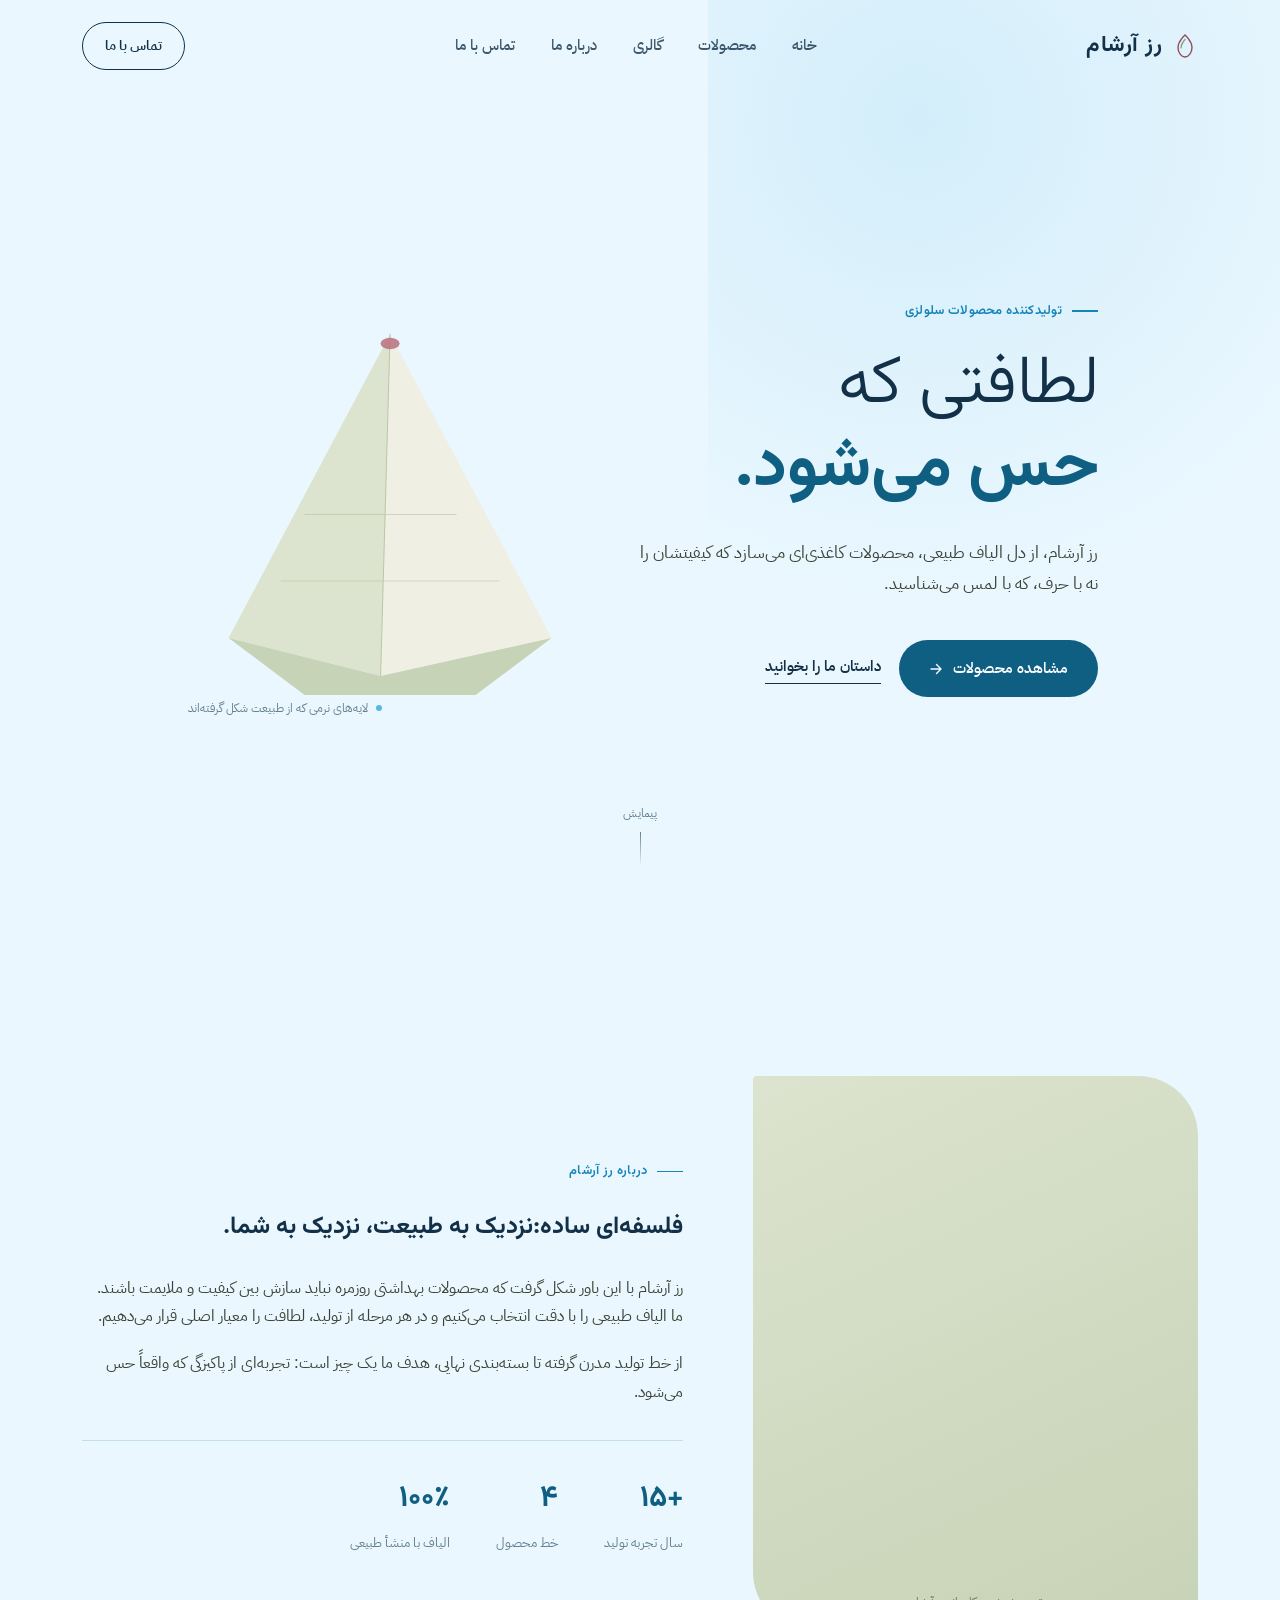
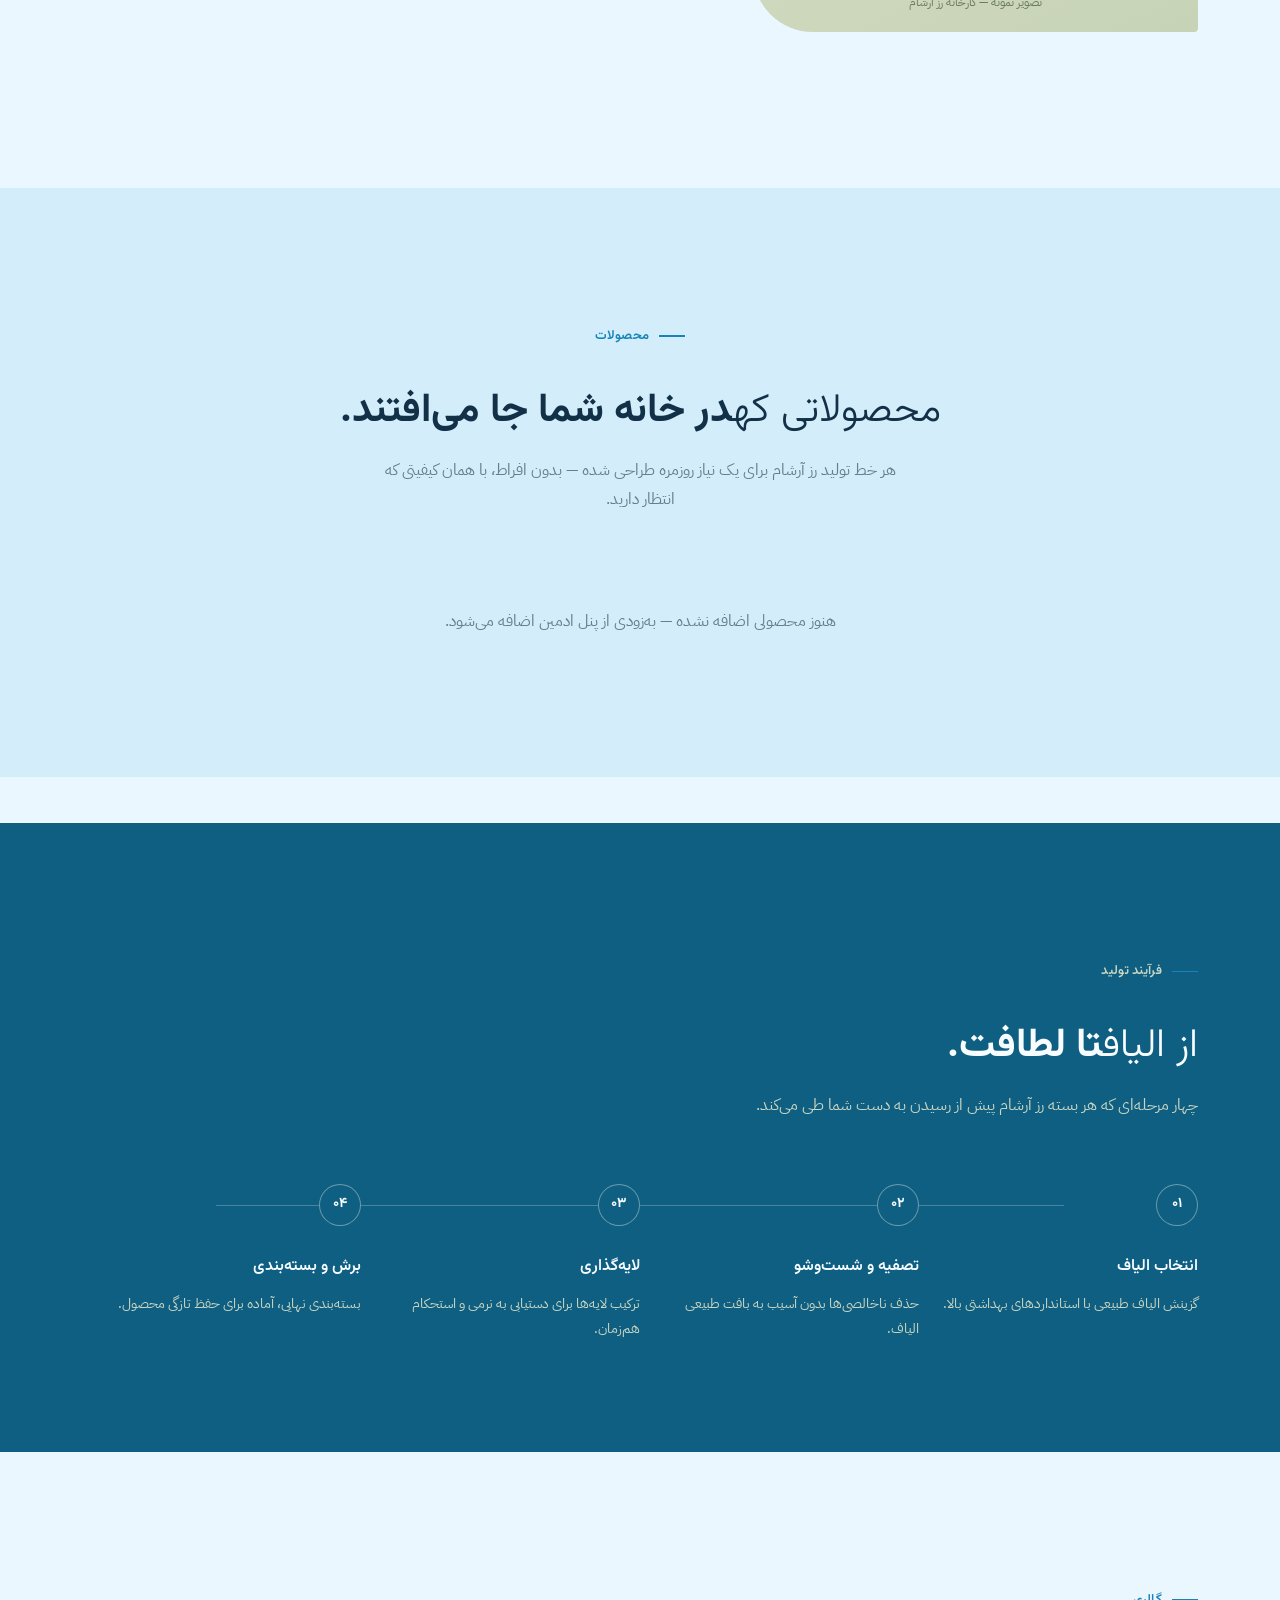
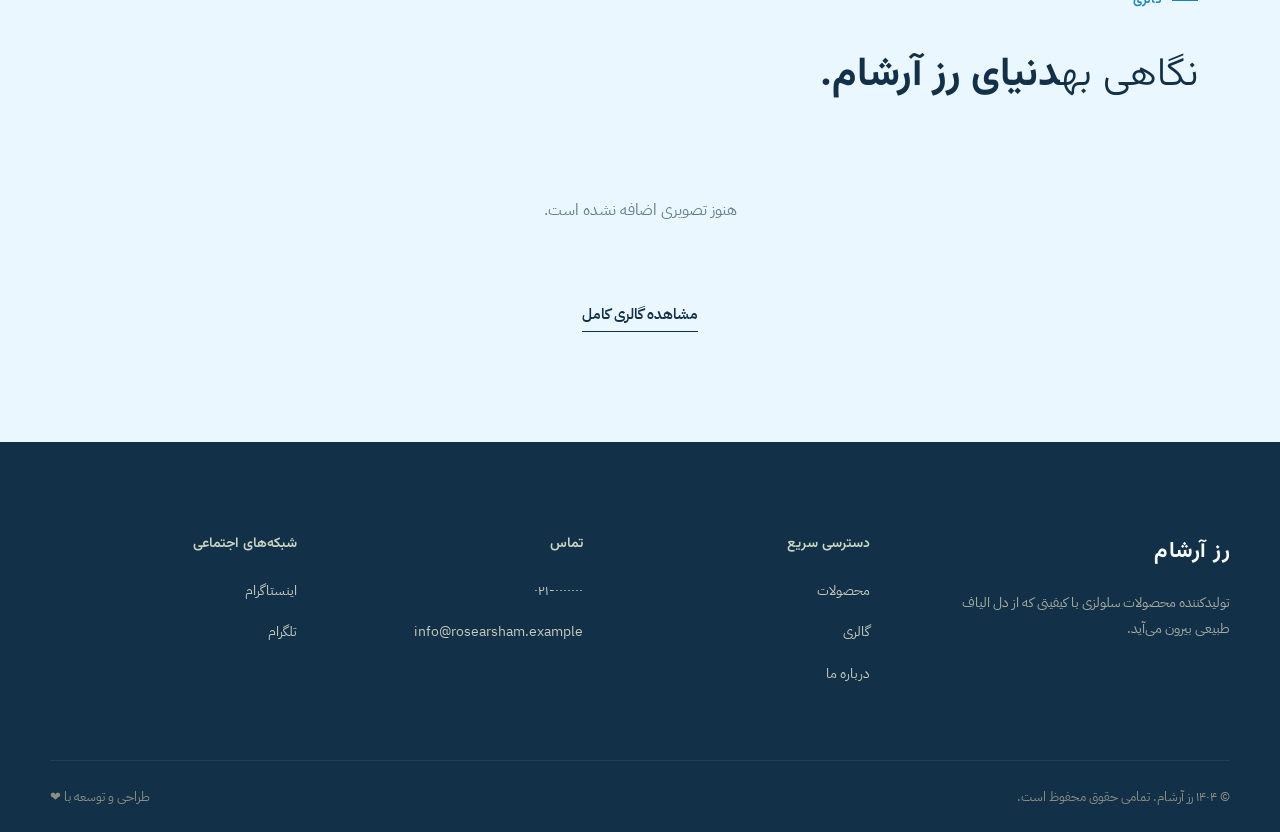
==== index.html @ ac571d79 "Add files via upload" ====
<!DOCTYPE html>

<html dir="rtl" lang="fa">
<head>
<meta charset="utf-8"/>
<meta content="width=device-width, initial-scale=1.0" name="viewport"/>
<title data-setting="site.meta_title.index">رز آرشام | لطافتی که از طبیعت می‌آید</title>
<link href="https://fonts.googleapis.com" rel="preconnect"/>
<link crossorigin="" href="https://fonts.gstatic.com" rel="preconnect"/>
<link href="https://fonts.googleapis.com/css2?family=Vazirmatn:wght@200;300;400;600;700&amp;family=IBM+Plex+Sans+Arabic:wght@300;400;500;600&amp;display=swap" rel="stylesheet"/>
<link href="style.css" rel="stylesheet"/>
</head>
<body>
<header class="site-nav" id="siteNav">
<div class="wrap nav-inner">
<div class="logo">
<svg class="logo-mark" fill="none" viewbox="0 0 26 26">
<path d="M13 2C13 2 6 8 6 14.5C6 19.7 9.3 24 13 24C16.7 24 20 19.7 20 14.5C20 8 13 2 13 2Z" stroke="#8E4F5B" stroke-width="1.4"></path>
<path d="M13 6.5C13 6.5 9 11 9 15" stroke="#7E9A6D" stroke-linecap="round" stroke-width="1.2"></path>
</svg><span data-setting="site.brand">رز آرشام</span></div>
<nav class="nav-links">
<a data-setting="site.nav.home" href="index.html">خانه</a>
<a data-setting="site.nav.products" href="products.html">محصولات</a>
<a data-setting="site.nav.gallery" href="gallery.html">گالری</a>
<a data-setting="site.nav.about" href="about.html">درباره ما</a>
<a data-setting="site.nav.contact" href="contact.html">تماس با ما</a>
</nav>
<a class="nav-cta" data-setting="site.nav.cta" href="contact.html">تماس با ما</a>
</div>
</header>
<section class="hero" id="hero">
<img class="managed-site-image managed-hero-image" data-media="home.hero" alt="" aria-hidden="true">
<div class="hero-bg-blob"></div>
<div class="wrap">
<div class="hero-copy">
<span class="eyebrow">تولیدکننده محصولات سلولزی</span>
<h1 id="heroTitle"><span data-setting="home.hero_title">لطافتی که</span><strong data-setting="home.hero_title_emphasis">حس می‌شود.</strong></h1>
<p class="lead" data-setting="home.hero_subtitle" id="heroSubtitle">رز آرشام، از دل الیاف طبیعی، محصولات کاغذی‌ای می‌سازد که کیفیتشان را نه با حرف، که با لمس می‌شناسید.</p>
<div class="hero-actions">
<a class="btn-primary" data-setting="home.hero_cta" href="products.html">
          مشاهده محصولات
          <svg fill="none" height="14" viewbox="0 0 14 14" width="14"><path d="M2 7H12M12 7L7.5 2.5M12 7L7.5 11.5" stroke="currentColor" stroke-linecap="round" stroke-width="1.4"></path></svg>
</a>
<a class="btn-ghost" data-setting="home.hero_about_cta" href="about.html">داستان ما را بخوانید</a>
</div>
</div>
<div class="fold-art">
<svg fill="none" viewbox="0 0 420 460">
<path d="M40 380 L210 60 L200 420 Z" fill="#DCE3CE"></path>
<path d="M200 420 L210 60 L380 380 Z" fill="#EFEFE3"></path>
<path d="M40 380 L200 420 L380 380 L300 440 L120 440 Z" fill="#C7D3B6"></path>
<path d="M210 60 L200 420" stroke="#B8C4A2" stroke-width="1"></path>
<path d="M120 250 L280 250" opacity=".6" stroke="#B8C4A2" stroke-width="1"></path>
<path d="M95 320 L325 320" opacity=".6" stroke="#B8C4A2" stroke-width="1"></path>
<ellipse cx="210" cy="70" fill="#B8707C" opacity=".85" rx="10" ry="6"></ellipse>
</svg>
<div class="fold-caption"><span class="dot"></span>لایه‌های نرمی که از طبیعت شکل گرفته‌اند</div>
</div>
</div>
<div class="scroll-cue"><span>پیمایش</span><span class="line"></span></div>
</section>
<svg class="fold-divider" preserveaspectratio="none" viewbox="0 0 1200 46"><path d="M0,0 L1200,0 L1200,20 C900,44 300,44 0,20 Z"></path></svg>
<section class="section-pad" id="about">
<div class="wrap about-grid reveal">
<div class="about-frame"><img class="managed-site-image" data-media="home.about" alt=""></div>
<div class="about-copy">
<span class="eyebrow" data-setting="home.about_badge">درباره رز آرشام</span>
<h2 style="margin-bottom:24px;"><span data-setting="home.about_title">فلسفه‌ای ساده:</span><strong data-setting="home.about_title_emphasis">نزدیک به طبیعت، نزدیک به شما.</strong></h2>
<p data-setting="home.about_description">رز آرشام با این باور شکل گرفت که محصولات بهداشتی روزمره نباید سازش بین کیفیت و ملایمت باشند. ما الیاف طبیعی را با دقت انتخاب می‌کنیم و در هر مرحله از تولید، لطافت را معیار اصلی قرار می‌دهیم.</p>
<p>از خط تولید مدرن گرفته تا بسته‌بندی نهایی، هدف ما یک چیز است: تجربه‌ای از پاکیزگی که واقعاً حس می‌شود.</p>
<div class="about-stats">
<div><div class="num">+۱۵</div><div class="lbl">سال تجربه تولید</div></div>
<div><div class="num">۴</div><div class="lbl">خط محصول</div></div>
<div><div class="num">۱۰۰٪</div><div class="lbl">الیاف با منشأ طبیعی</div></div>
</div>
</div>
</div>
</section>
<svg class="fold-divider" preserveaspectratio="none" viewbox="0 0 1200 46"><path d="M0,0 L1200,0 L1200,20 C900,44 300,44 0,20 Z"></path></svg>
<section class="section-sage section-pad" id="products">
<div class="wrap">
<div class="section-head center reveal">
<span class="eyebrow" data-setting="home.products_badge" style="justify-content:center;">محصولات</span>
<h2><span data-setting="home.products_title">محصولاتی که</span><strong data-setting="home.products_title_emphasis">در خانه شما جا می‌افتند.</strong></h2>
<p data-setting="home.products_description" style="margin-inline:auto;">هر خط تولید رز آرشام برای یک نیاز روزمره طراحی شده — بدون افراط، با همان کیفیتی که انتظار دارید.</p>
</div>
<!-- این بخش بعداً از پنل ادمین و جدول محصولات (D1) پر می‌شود -->
<div class="product-grid reveal" id="homeProductGrid">
<div class="product-card">
<svg class="product-icon" fill="none" viewbox="0 0 46 46"><rect height="30" rx="3" stroke="#8E4F5B" stroke-width="1.3" width="26" x="10" y="8"></rect><path d="M15 18H31M15 24H31M15 30H24" stroke="#7E9A6D" stroke-linecap="round" stroke-width="1.2"></path></svg>
<h3>دستمال کاغذی صورت</h3>
<p>نرم، چندلایه و مناسب پوست‌های حساس.</p>
<a class="product-link" href="product-detail.html">مشاهده جزئیات ←</a>
</div>
<div class="product-card">
<svg class="product-icon" fill="none" viewbox="0 0 46 46"><circle cx="23" cy="23" r="14" stroke="#8E4F5B" stroke-width="1.3"></circle><circle cx="23" cy="23" r="6" stroke="#7E9A6D" stroke-width="1.2"></circle></svg>
<h3>دستمال توالت</h3>
<p>لایه‌های ضخیم با ماندگاری و لطافت بالا.</p>
<a class="product-link" href="product-detail.html">مشاهده جزئیات ←</a>
</div>
<div class="product-card">
<svg class="product-icon" fill="none" viewbox="0 0 46 46"><rect height="22" rx="3" stroke="#8E4F5B" stroke-width="1.3" width="28" x="9" y="12"></rect><path d="M9 20H37" stroke="#7E9A6D" stroke-width="1.2"></path></svg>
<h3>حوله کاغذی</h3>
<p>جذب بالا برای آشپزخانه و مصارف روزمره.</p>
<a class="product-link" href="product-detail.html">مشاهده جزئیات ←</a>
</div>
<div class="product-card">
<svg class="product-icon" fill="none" viewbox="0 0 46 46"><path d="M12 12H34V34H12Z" stroke="#8E4F5B" stroke-width="1.3"></path><path d="M12 12L34 34M34 12L12 34" stroke="#7E9A6D" stroke-width="1"></path></svg>
<h3>دستمال سفره</h3>
<p>طرح‌های ساده و شیک، مناسب پذیرایی.</p>
<a class="product-link" href="product-detail.html">مشاهده جزئیات ←</a>
</div>
</div>
</div>
</section>
<svg class="fold-divider" preserveaspectratio="none" style="transform:scaleY(-1)" viewbox="0 0 1200 46"><path d="M0,0 L1200,0 L1200,20 C900,44 300,44 0,20 Z" fill-opacity="1"></path></svg>
<section class="section-dark section-pad">
<div class="wrap">
<div class="section-head reveal">
<span class="eyebrow" data-setting="home.process_badge" style="color:#C9D6C1;">فرآیند تولید</span>
<h2><span data-setting="home.process_title">از الیاف</span><strong data-setting="home.process_title_emphasis">تا لطافت.</strong></h2>
<p data-setting="home.process_description">چهار مرحله‌ای که هر بسته رز آرشام پیش از رسیدن به دست شما طی می‌کند.</p>
</div>
<div class="process-list reveal">
<div class="process-item">
<div class="process-num">۰۱</div>
<h3 data-setting="home.process.0.title">انتخاب الیاف</h3>
<p data-setting="home.process.0.description">گزینش الیاف طبیعی با استانداردهای بهداشتی بالا.</p>
</div>
<div class="process-item">
<div class="process-num">۰۲</div>
<h3 data-setting="home.process.1.title">تصفیه و شست‌وشو</h3>
<p data-setting="home.process.1.description">حذف ناخالصی‌ها بدون آسیب به بافت طبیعی الیاف.</p>
</div>
<div class="process-item">
<div class="process-num">۰۳</div>
<h3 data-setting="home.process.2.title">لایه‌گذاری</h3>
<p data-setting="home.process.2.description">ترکیب لایه‌ها برای دستیابی به نرمی و استحکام هم‌زمان.</p>
</div>
<div class="process-item">
<div class="process-num">۰۴</div>
<h3 data-setting="home.process.3.title">برش و بسته‌بندی</h3>
<p data-setting="home.process.3.description">بسته‌بندی نهایی، آماده برای حفظ تازگی محصول.</p>
</div>
</div>
</div>
</section>
<section class="section-pad" id="gallery">
<div class="wrap">
<div class="section-head reveal">
<span class="eyebrow" data-setting="home.gallery_badge">گالری</span>
<h2><span data-setting="home.gallery_title">نگاهی به</span><strong data-setting="home.gallery_title_emphasis">دنیای رز آرشام.</strong></h2>
</div>
<!-- این بخش بعداً از پنل ادمین و گالری تصاویر (Cloudflare R2 / Images) پر می‌شود -->
<div class="gallery-grid reveal" id="homeGalleryGrid">
<div class="g-item g1" data-label="کارخانه"></div>
<div class="g-item g2" data-label="محصول"></div>
<div class="g-item g3" data-label="بسته‌بندی"></div>
<div class="g-item g4" data-label="محصول"></div>
<div class="g-item g5" data-label="خط تولید"></div>
<div class="g-item g6" data-label="کارخانه"></div>
</div>
<div style="text-align:center; margin-top:44px;">
<a class="btn-ghost" data-setting="home.gallery_cta" href="gallery.html">مشاهده گالری کامل</a>
</div>
</div>
</section>
<footer id="contact">
<div class="wrap footer-top">
<div class="footer-brand">
<div class="logo"><span data-setting="site.brand">رز آرشام</span></div>
<p data-setting="site.footer.description">تولیدکننده محصولات سلولزی با کیفیتی که از دل الیاف طبیعی بیرون می‌آید.</p>
</div>
<div class="footer-col">
<h4>دسترسی سریع</h4>
<ul>
<li><a href="products.html">محصولات</a></li>
<li><a href="gallery.html">گالری</a></li>
<li><a href="about.html">درباره ما</a></li>
</ul>
</div>
<div class="footer-col">
<h4>تماس</h4>
<ul>
<li><a href="tel:+98210000000" id="footerPhone">۰۲۱-۰۰۰۰۰۰۰</a></li>
<li><a href="mailto:info@rosearsham.example" id="footerEmail">info@rosearsham.example</a></li>
</ul>
</div>
<div class="footer-col">
<h4>شبکه‌های اجتماعی</h4>
<ul>
<li><a href="#">اینستاگرام</a></li>
<li><a href="#">تلگرام</a></li>
</ul>
</div>
</div>
<div class="wrap footer-bottom">
<span data-setting="site.footer.copyright">© ۱۴۰۴ رز آرشام. تمامی حقوق محفوظ است.</span>
<span data-setting="site.footer.credit">طراحی و توسعه با ❤</span>
</div>
</footer>
<script defer="" src="script.js"></script>
</body>
</html>
---- style.css ----
:root{
    --bg: #EAF7FF;
    --bg-soft: #DDF2FF;
    --ink: #123047;
    --rose: #55B9E8;
    --rose-deep: #1684B8;
    --sage: #69B7D9;
    --sage-deep: #0F5F82;
    --sage-pale: #D3EEFA;
    --muted: #64808F;
    --line: #C5DFEA;
    --paper: #F7FCFF;
    --font-display: 'Vazirmatn', sans-serif;
    --font-body: 'IBM Plex Sans Arabic', sans-serif;
  }

  *{ box-sizing: border-box; margin:0; padding:0; }
  html{ scroll-behavior: smooth; }
  body{
    background: var(--bg);
    color: var(--ink);
    font-family: var(--font-body);
    font-weight: 400;
    line-height: 1.85;
    overflow-x: hidden;
  }
  img, svg{ display:block; max-width:100%; }
  a{ color: inherit; text-decoration: none; }
  ul{ list-style: none; }

  h1,h2,h3, .eyebrow{ font-family: var(--font-display); }

  :focus-visible{
    outline: 2px solid var(--rose-deep);
    outline-offset: 4px;
  }

  .wrap{
    max-width: 1180px;
    margin: 0 auto;
    padding: 0 32px;
  }

  /* ---------- NAV ---------- */
  header.site-nav{
    position: fixed;
    top: 0; right: 0; left: 0;
    z-index: 50;
    padding: 22px 0;
    transition: background .4s ease, padding .4s ease, box-shadow .4s ease;
  }
  header.site-nav.scrolled{
    background: rgba(242,244,237,.88);
    backdrop-filter: blur(10px);
    padding: 14px 0;
    box-shadow: 0 1px 0 var(--line);
  }
  .nav-inner{
    display:flex;
    align-items:center;
    justify-content: space-between;
  }
  .logo{
    font-family: var(--font-display);
    font-weight: 700;
    font-size: 22px;
    letter-spacing: .5px;
    display:flex;
    align-items:center;
    gap:10px;
  }
  .logo-mark{ width:26px; height:26px; flex-shrink:0; }
  .nav-links{
    display:flex;
    gap: 36px;
    font-size: 15px;
    font-weight: 500;
  }
  .nav-links a{
    position:relative;
    padding: 4px 0;
    color: var(--ink);
    opacity: .8;
  }
  .nav-links a:hover{ opacity: 1; }
  .nav-links a::after{
    content:"";
    position:absolute;
    right:0; bottom:-2px;
    width:0; height:1.5px;
    background: var(--rose-deep);
    transition: width .3s ease;
  }
  .nav-links a:hover::after{ width:100%; }
  .nav-cta{
    font-size: 14px;
    font-weight: 600;
    padding: 10px 22px;
    border: 1.3px solid var(--ink);
    border-radius: 999px;
    transition: background .3s ease, color .3s ease, border-color .3s ease;
  }
  .nav-cta:hover{ background: var(--ink); color: var(--paper); }
  .nav-toggle{ display:none; }

  /* ---------- HERO ---------- */
  .hero{
    position: relative;
    min-height: 100svh;
    display:flex;
    align-items:center;
    padding-top: 90px;
    overflow: hidden;
  }
  .hero .wrap{
    position: relative;
    z-index: 2;
    display:grid;
    grid-template-columns: 1.05fr .95fr;
    gap: 40px;
    align-items:center;
  }
  .eyebrow{
    display:inline-flex;
    align-items:center;
    gap: 10px;
    font-size: 13px;
    font-weight: 600;
    color: var(--rose-deep);
    letter-spacing: .3px;
    margin-bottom: 22px;
  }
  .eyebrow::before{
    content:"";
    width: 26px; height: 1.3px;
    background: var(--rose-deep);
  }
  .hero h1{
    font-size: clamp(40px, 5.6vw, 68px);
    font-weight: 300;
    line-height: 1.22;
    letter-spacing: -.5px;
    color: var(--ink);
  }
  .hero h1 strong{
    font-weight: 700;
    color: var(--sage-deep);
    display:block;
  }
  .hero p.lead{
    margin-top: 26px;
    max-width: 460px;
    font-size: 17px;
    color: #3c4437;
  }
  .hero-actions{
    margin-top: 40px;
    display:flex;
    gap: 18px;
    align-items:center;
  }
  .btn-primary{
    background: var(--sage-deep);
    color: var(--paper);
    padding: 15px 30px;
    border-radius: 999px;
    font-weight: 600;
    font-size: 15px;
    display:inline-flex;
    align-items:center;
    gap:10px;
    transition: transform .3s ease, box-shadow .3s ease;
  }
  .btn-primary:hover{ transform: translateY(-2px); box-shadow: 0 12px 24px -10px rgba(62,86,54,.5); }
  .btn-ghost{
    font-weight: 600;
    font-size: 15px;
    color: var(--ink);
    display:inline-flex;
    align-items:center;
    gap: 8px;
    border-bottom: 1.3px solid var(--ink);
    padding-bottom: 2px;
  }

  /* Signature: folded-paper visual */
  .fold-art{
    position: relative;
    aspect-ratio: 1/1.05;
  }
  .fold-art svg{ width:100%; height:100%; }
  .fold-caption{
    position:absolute;
    bottom: -6px; left: 6px;
    font-size: 12px;
    color: var(--muted);
    display:flex;
    align-items:center;
    gap: 8px;
  }
  .fold-caption span.dot{
    width:6px; height:6px; border-radius:50%;
    background: var(--rose);
    display:inline-block;
  }

  .hero-bg-blob{
    position:absolute;
    inset: -10% -10% auto auto;
    width: 55vw; height: 55vw;
    max-width: 700px; max-height: 700px;
    background: radial-gradient(circle at 30% 30%, var(--sage-pale), transparent 70%);
    z-index: 1;
    pointer-events:none;
  }

  .scroll-cue{
    position:absolute;
    bottom: 34px; right: 50%;
    transform: translateX(50%);
    font-size: 12px;
    color: var(--muted);
    display:flex;
    flex-direction:column;
    align-items:center;
    gap: 8px;
    z-index: 2;
  }
  .scroll-cue .line{
    width:1px; height: 34px;
    background: linear-gradient(var(--muted), transparent);
    animation: scrollpulse 2.2s ease-in-out infinite;
  }
  @keyframes scrollpulse{
    0%,100%{ opacity:.25; }
    50%{ opacity:1; }
  }

  /* ---------- fold divider ---------- */
  .fold-divider{
    width: 100%;
    height: 46px;
    display:block;
  }
  .fold-divider path{ fill: var(--bg); }
  .section-sage .fold-divider path{ fill: var(--sage-pale); }
  .section-dark .fold-divider path{ fill: var(--sage-deep); }

  /* ---------- SECTIONS ---------- */
  section{ position: relative; }
  .section-pad{ padding: 130px 0 110px; }
  .section-sage{ background: var(--sage-pale); }
  .section-dark{ background: var(--sage-deep); color: var(--paper); }

  .section-head{
    max-width: 620px;
    margin-bottom: 64px;
  }
  .section-head.center{ margin-left:auto; margin-right:auto; text-align:center; }
  .section-head h2{
    font-size: clamp(28px, 3.4vw, 40px);
    font-weight: 300;
    margin-top: 14px;
    line-height: 1.35;
  }
  .section-head h2 strong{ font-weight: 700; }
  .section-head p{
    margin-top: 18px;
    color: var(--muted);
    font-size: 15.5px;
    max-width: 520px;
  }
  .section-dark .section-head p{ color: #C9D6C1; }

  /* about */
  .about-grid{
    display:grid;
    grid-template-columns: .85fr 1.15fr;
    gap: 70px;
    align-items:center;
  }
  .about-frame{
    position: relative;
    aspect-ratio: 4/5;
    border-radius: 4px 60px 4px 60px;
    background: linear-gradient(155deg, #DCE3CE, #C7D3B6);
    overflow:hidden;
  }
  .about-frame::after{
    content: "تصویر نمونه — کارخانه رز آرشام";
    position:absolute; inset:auto 0 18px 0;
    text-align:center;
    font-size: 12px;
    color: #45543a;
    opacity:.7;
  }
  .about-copy p{ margin-bottom: 18px; color: #3c4437; font-size: 15.5px; }
  .about-stats{
    display:flex;
    gap: 46px;
    margin-top: 34px;
    padding-top: 30px;
    border-top: 1px solid var(--line);
  }
  .about-stats .num{
    font-family: var(--font-display);
    font-size: 30px;
    font-weight: 700;
    color: var(--sage-deep);
  }
  .about-stats .lbl{ font-size: 13px; color: var(--muted); margin-top: 4px; }

  /* products */
  .product-grid{
    display:grid;
    grid-template-columns: repeat(4, 1fr);
    gap: 26px;
  }
  .product-card{
    background: var(--paper);
    border: 1px solid var(--line);
    border-radius: 18px;
    padding: 30px 26px 26px;
    transition: transform .35s ease, box-shadow .35s ease, border-color .35s ease;
  }
  .product-card:hover{
    transform: translateY(-6px);
    box-shadow: 0 24px 40px -20px rgba(32,43,31,.18);
    border-color: transparent;
  }
  .product-icon{
    width: 46px; height: 46px;
    margin-bottom: 22px;
  }
  .product-card h3{
    font-size: 17px;
    font-weight: 600;
    margin-bottom: 10px;
  }
  .product-card p{
    font-size: 13.5px;
    color: var(--muted);
    margin-bottom: 20px;
  }
  .product-link{
    font-size: 13px;
    font-weight: 600;
    color: var(--rose-deep);
    display:inline-flex;
    align-items:center;
    gap: 6px;
  }

  /* process */
  .process-list{
    display:grid;
    grid-template-columns: repeat(4, 1fr);
    gap: 0;
    position: relative;
  }
  .process-list::before{
    content:"";
    position:absolute;
    top: 21px; right: 12%; left: 12%;
    height: 1px;
    background: rgba(242,244,237,.25);
  }
  .process-item{ position: relative; padding-inline-end: 24px; }
  .process-num{
    font-family: var(--font-display);
    font-size: 14px;
    font-weight: 700;
    width: 42px; height: 42px;
    border-radius: 50%;
    border: 1.3px solid rgba(242,244,237,.4);
    display:flex; align-items:center; justify-content:center;
    margin-bottom: 26px;
    background: var(--sage-deep);
    position:relative; z-index:1;
  }
  .process-item h3{ font-size: 16px; font-weight: 600; margin-bottom: 10px; }
  .process-item p{ font-size: 13.5px; color: #C9D6C1; }

  /* gallery */
  .gallery-grid{
    display:grid;
    grid-template-columns: repeat(6, 1fr);
    grid-auto-rows: 90px;
    gap: 14px;
  }
  .g-item{
    border-radius: 12px;
    background: linear-gradient(160deg, var(--sage-pale), #d3ddc2);
    position: relative;
    overflow:hidden;
  }
  .g-item::after{
    content: attr(data-label);
    position:absolute; inset:auto 0 10px 0;
    text-align:center;
    font-size: 11px;
    color: #45543a;
    opacity: .65;
  }
  .g1{ grid-column: span 2; grid-row: span 2; }
  .g2{ grid-column: span 2; grid-row: span 3; background: linear-gradient(160deg, #EAD9DB, #D8B7BC); }
  .g3{ grid-column: span 2; grid-row: span 2; }
  .g4{ grid-column: span 2; grid-row: span 2; background: linear-gradient(160deg, #EAD9DB, #D8B7BC); }
  .g5{ grid-column: span 2; grid-row: span 3; }
  .g6{ grid-column: span 2; grid-row: span 2; }

  /* contact / footer */
  footer{ background: var(--ink); color: var(--paper); }
  .footer-top{
    padding: 90px 0 60px;
    display:grid;
    grid-template-columns: 1.3fr 1fr 1fr 1fr;
    gap: 40px;
  }
  .footer-brand .logo{ color: var(--paper); margin-bottom: 18px; }
  .footer-brand p{ color: #A7AC9F; font-size: 14px; max-width: 280px; }
  .footer-col h4{
    font-family: var(--font-display);
    font-size: 14px;
    font-weight: 600;
    margin-bottom: 18px;
    color: #C9D6C1;
  }
  .footer-col li{ margin-bottom: 12px; }
  .footer-col a{ color: #C7CBBE; font-size: 14px; }
  .footer-col a:hover{ color: var(--rose); }
  .footer-bottom{
    border-top: 1px solid rgba(255,255,255,.08);
    padding: 24px 0;
    display:flex;
    justify-content: space-between;
    font-size: 12.5px;
    color: #8B9080;
  }

  /* reveal on scroll */
  .reveal{
    opacity: 0;
    transform: translateY(26px);
    transition: opacity .8s ease, transform .8s ease;
  }
  .reveal.in{ opacity:1; transform: none; }

  @media (prefers-reduced-motion: reduce){
    html{ scroll-behavior: auto; }
    .reveal{ opacity:1; transform:none; transition:none; }
    .scroll-cue .line{ animation: none; }
  }

  /* ---------- RESPONSIVE ---------- */
  @media (max-width: 980px){
    .hero .wrap{ grid-template-columns: 1fr; }
    .fold-art{ order:-1; max-width: 340px; margin: 0 auto; }
    .about-grid{ grid-template-columns: 1fr; }
    .product-grid{ grid-template-columns: repeat(2,1fr); }
    .process-list{ grid-template-columns: repeat(2,1fr); gap: 40px 0; }
    .process-list::before{ display:none; }
    .footer-top{ grid-template-columns: 1fr 1fr; }
  }
  @media (max-width: 640px){
    .wrap{ padding: 0 22px; }
    .nav-links{ display:none; }
    .product-grid{ grid-template-columns: 1fr; }
    .gallery-grid{ grid-template-columns: repeat(3,1fr); grid-auto-rows: 70px; }
    .g1,.g2,.g3,.g4,.g5,.g6{ grid-column: span 3; grid-row: span 2; }
    .about-stats{ flex-wrap: wrap; gap: 24px; }
    .footer-top{ grid-template-columns: 1fr; padding: 70px 0 40px; }
    .footer-bottom{ flex-direction: column; gap: 10px; }
    .section-pad{ padding: 90px 0 70px; }
  }

/* ---------- INNER PAGE HERO ---------- */
.page-hero{
  padding: 160px 0 70px;
  position: relative;
}
.page-hero .wrap{ position: relative; z-index: 2; }
.breadcrumb{
  font-size: 13px;
  color: var(--muted);
  margin-bottom: 22px;
  display:flex; align-items:center; gap: 8px;
}
.breadcrumb a{ color: var(--muted); }
.breadcrumb a:hover{ color: var(--rose-deep); }
.page-hero h1{
  font-size: clamp(34px, 4.4vw, 52px);
  font-weight: 300;
  line-height: 1.3;
}
.page-hero h1 strong{ font-weight:700; color: var(--sage-deep); }
.page-hero p{
  margin-top: 18px;
  max-width: 520px;
  color: #3c4437;
  font-size: 15.5px;
}

/* ---------- FILTER TABS (products) ---------- */
.filter-tabs{
  display:flex;
  gap: 10px;
  flex-wrap: wrap;
  margin-bottom: 50px;
}
.filter-tab{
  font-size: 13.5px;
  font-weight: 600;
  padding: 10px 20px;
  border-radius: 999px;
  border: 1.3px solid var(--line);
  color: var(--muted);
  background: var(--paper);
  cursor: pointer;
  transition: all .25s ease;
}
.filter-tab:hover{ border-color: var(--sage-deep); color: var(--ink); }
.filter-tab.active{
  background: var(--sage-deep);
  border-color: var(--sage-deep);
  color: var(--paper);
}

/* ---------- FULL PRODUCT GRID (more items) ---------- */
.product-grid.full{
  grid-template-columns: repeat(4, 1fr);
  gap: 24px;
}
.product-card.link-card{ cursor:pointer; }
.product-card .card-thumb{
  aspect-ratio: 4/3;
  border-radius: 12px;
  background: linear-gradient(160deg, var(--sage-pale), #d3ddc2);
  margin-bottom: 20px;
}
.product-card:nth-child(3n+2) .card-thumb{ background: linear-gradient(160deg, #EAD9DB, #D8B7BC); }
@media (max-width: 980px){ .product-grid.full{ grid-template-columns: repeat(2,1fr); } }
@media (max-width: 640px){ .product-grid.full{ grid-template-columns: 1fr; } }

/* ---------- PRODUCT DETAIL ---------- */
.detail-grid{
  display:grid;
  grid-template-columns: 1fr 1fr;
  gap: 70px;
  align-items:flex-start;
}
.detail-media{
  aspect-ratio: 1/1;
  border-radius: 4px 60px 4px 60px;
  background: linear-gradient(155deg, #DCE3CE, #C7D3B6);
  position: relative;
}
.detail-media::after{
  content: "تصویر نمونه محصول";
  position:absolute; inset:auto 0 18px 0;
  text-align:center; font-size:12px; color:#45543a; opacity:.7;
}
.detail-thumbs{ display:flex; gap: 12px; margin-top: 16px; }
.detail-thumbs span{
  width: 64px; height: 64px; border-radius: 10px;
  background: var(--sage-pale); display:block;
}
.detail-copy .category-tag{
  display:inline-block;
  font-size: 12.5px;
  font-weight: 600;
  color: var(--rose-deep);
  background: rgba(184,112,124,.1);
  padding: 6px 14px;
  border-radius: 999px;
  margin-bottom: 18px;
}
.detail-copy h1{ font-size: 32px; font-weight: 700; margin-bottom: 16px; }
.detail-copy .desc{ color:#3c4437; font-size: 15.5px; margin-bottom: 28px; }
.feature-list{ display:grid; gap: 14px; margin-bottom: 32px; }
.feature-list li{
  display:flex; align-items:flex-start; gap: 12px;
  font-size: 14.5px; color: var(--ink);
}
.feature-list svg{ flex-shrink:0; margin-top: 3px; }
.variant-row{
  display:flex; gap: 10px; flex-wrap:wrap;
  padding-top: 24px; border-top: 1px solid var(--line);
}
.variant-chip{
  font-size: 13px; font-weight: 600;
  padding: 9px 18px; border-radius: 999px;
  border: 1.3px solid var(--line); color: var(--muted);
}
.variant-chip.active{ border-color: var(--sage-deep); color: var(--sage-deep); background: var(--sage-pale); }

/* ---------- FULL GALLERY ---------- */
.gallery-grid.full{
  grid-template-columns: repeat(4, 1fr);
  grid-auto-rows: 210px;
}
.gallery-grid.full .g-item{ grid-column: span 1; grid-row: span 1; }
.gallery-filter{ margin-bottom: 40px; }
@media (max-width: 980px){ .gallery-grid.full{ grid-template-columns: repeat(2,1fr); } }
@media (max-width: 640px){ .gallery-grid.full{ grid-template-columns: 1fr 1fr; grid-auto-rows: 140px; } }

/* ---------- ABOUT PAGE EXTRAS ---------- */
.value-grid{
  display:grid;
  grid-template-columns: repeat(3, 1fr);
  gap: 30px;
}
.value-card{
  padding: 32px 26px;
  background: var(--paper);
  border: 1px solid var(--line);
  border-radius: 16px;
}
.value-card svg{ margin-bottom: 20px; }
.value-card h3{ font-size: 16.5px; font-weight: 600; margin-bottom: 10px; }
.value-card p{ font-size: 14px; color: var(--muted); }
@media (max-width: 900px){ .value-grid{ grid-template-columns: 1fr; } }

.timeline{ display:grid; gap: 0; }
.timeline-row{
  display:grid; grid-template-columns: 110px 1fr;
  gap: 26px; padding: 26px 0;
  border-top: 1px solid var(--line);
}
.timeline-row:last-child{ border-bottom: 1px solid var(--line); }
.timeline-row .yr{ font-family: var(--font-display); font-weight:700; color: var(--sage-deep); }
.timeline-row h3{ font-size: 15.5px; font-weight:600; margin-bottom: 6px; }
.timeline-row p{ font-size: 13.5px; color: var(--muted); }

/* ---------- CONTACT PAGE ---------- */
.contact-grid{
  display:grid;
  grid-template-columns: .95fr 1.05fr;
  gap: 60px;
}
.contact-info-card{
  background: var(--sage-pale);
  border-radius: 20px;
  padding: 40px 34px;
}
.contact-info-item{
  display:flex; gap: 16px;
  padding: 18px 0;
  border-bottom: 1px solid rgba(62,86,54,.14);
}
.contact-info-item:last-child{ border-bottom:none; }
.contact-info-item svg{ flex-shrink:0; margin-top: 2px; }
.contact-info-item h4{ font-size: 14px; font-weight:600; margin-bottom: 4px; }
.contact-info-item p, .contact-info-item a{ font-size: 13.5px; color: var(--muted); }
.map-placeholder{
  margin-top: 26px;
  aspect-ratio: 16/10;
  border-radius: 14px;
  background: linear-gradient(160deg, #DCE3CE, #C7D3B6);
  position: relative;
}
.map-placeholder::after{
  content: "نقشه — پس از ثبت آدرس نهایی نمایش داده می‌شود";
  position:absolute; inset:0; display:flex; align-items:center; justify-content:center;
  text-align:center; font-size:12.5px; color:#45543a; opacity:.75; padding: 20px;
}
.form-field{ margin-bottom: 22px; }
.form-field label{
  display:block; font-size: 13.5px; font-weight:600;
  margin-bottom: 9px; color: var(--ink);
}
.form-field input, .form-field textarea{
  width: 100%;
  border: 1.3px solid var(--line);
  background: var(--paper);
  border-radius: 10px;
  padding: 13px 16px;
  font-family: var(--font-body);
  font-size: 14.5px;
  color: var(--ink);
  transition: border-color .25s ease;
}
.form-field input:focus, .form-field textarea:focus{
  outline: none;
  border-color: var(--sage-deep);
}
.form-field textarea{ resize: vertical; min-height: 130px; }
.form-row{ display:grid; grid-template-columns: 1fr 1fr; gap: 20px; }
@media (max-width: 900px){ .contact-grid{ grid-template-columns: 1fr; } .form-row{ grid-template-columns: 1fr; } }
.form-note{ font-size: 12.5px; color: var(--muted); margin-top: -6px; margin-bottom: 22px; }
.form-status{
  font-size: 13.5px; font-weight: 600; margin-top: 16px;
  display:none;
}
.form-status.show{ display:block; }
.form-status.ok{ color: var(--sage-deep); }
.form-status.err{ color: var(--rose-deep); }

/* ==================== ADMIN PANEL ==================== */
.admin-body{ background: var(--bg); min-height: 100vh; }

.login-screen{
  min-height: 100vh;
  display:flex; align-items:center; justify-content:center;
  padding: 24px;
}
.login-card{
  width: 100%; max-width: 380px;
  background: var(--paper);
  border: 1px solid var(--line);
  border-radius: 20px;
  padding: 44px 36px;
}
.login-card .logo{ justify-content:center; margin-bottom: 8px; font-size: 20px; }
.login-card .sub{ text-align:center; color: var(--muted); font-size: 13.5px; margin-bottom: 30px; }
.login-card .btn-primary{ width:100%; justify-content:center; border:none; cursor:pointer; margin-top: 6px; }
.login-error{ color: var(--rose-deep); font-size: 13px; margin-top: 14px; text-align:center; display:none; }
.login-error.show{ display:block; }

.admin-shell{ display:flex; min-height: 100vh; }
.admin-sidebar{
  width: 240px;
  flex-shrink: 0;
  background: var(--sage-deep);
  color: var(--paper);
  padding: 28px 20px;
  display:flex; flex-direction:column;
}
.admin-sidebar .logo{ color: var(--paper); margin-bottom: 40px; font-size: 18px; }
.admin-nav{ display:flex; flex-direction:column; gap: 4px; flex:1; }
.admin-nav button{
  text-align: right;
  background: none; border:none;
  color: #C9D6C1;
  font-family: var(--font-body);
  font-size: 14.5px;
  font-weight: 500;
  padding: 12px 14px;
  border-radius: 10px;
  cursor: pointer;
  display:flex; align-items:center; gap: 10px;
  transition: background .2s ease, color .2s ease;
}
.admin-nav button:hover{ background: rgba(255,255,255,.08); color: var(--paper); }
.admin-nav button.active{ background: rgba(255,255,255,.14); color: var(--paper); }
.admin-logout{
  font-size: 13px; color: #C9D6C1; background:none; border:none; cursor:pointer;
  padding: 12px 14px; text-align:right;
}
.admin-logout:hover{ color: var(--rose); }

.admin-main{ flex: 1; padding: 40px 44px; max-width: 1100px; }
.admin-panel{ display:none; }
.admin-panel.active{ display:block; }
.admin-head{ display:flex; align-items:center; justify-content:space-between; margin-bottom: 30px; }
.admin-head h1{ font-size: 24px; font-weight: 700; }
.admin-head p{ color: var(--muted); font-size: 13.5px; margin-top: 6px; }

.admin-card{
  background: var(--paper);
  border: 1px solid var(--line);
  border-radius: 16px;
  padding: 26px;
  margin-bottom: 24px;
}
.admin-table{ width:100%; border-collapse: collapse; font-size: 14px; }
.admin-table th{ text-align: right; font-weight:600; color: var(--muted); font-size: 12.5px; padding: 10px 8px; border-bottom: 1.3px solid var(--line); }
.admin-table td{ padding: 12px 8px; border-bottom: 1px solid var(--line); vertical-align: middle; }
.admin-table tr:last-child td{ border-bottom:none; }
.admin-thumb{ width: 44px; height: 44px; border-radius: 8px; background: var(--sage-pale); object-fit: cover; }
.status-pill{ font-size: 11.5px; font-weight:600; padding: 4px 10px; border-radius: 999px; }
.status-pill.on{ background: var(--sage-pale); color: var(--sage-deep); }
.status-pill.off{ background: #EEE; color: var(--muted); }
.row-actions{ display:flex; gap: 10px; }
.row-actions button{
  font-size: 12.5px; font-weight:600; border:none; background:none; cursor:pointer; color: var(--rose-deep);
}
.row-actions button.edit{ color: var(--sage-deep); }

.admin-btn-row{ display:flex; justify-content:space-between; align-items:center; margin-bottom: 20px; }
.btn-small{
  font-size: 13px; font-weight:600; padding: 9px 18px; border-radius: 999px;
  background: var(--sage-deep); color: var(--paper); border:none; cursor:pointer;
}
.btn-small.secondary{ background: none; border: 1.3px solid var(--line); color: var(--ink); }

.modal-backdrop{
  position: fixed; inset:0; background: rgba(32,43,31,.45);
  display:none; align-items:center; justify-content:center; z-index: 100; padding: 20px;
}
.modal-backdrop.show{ display:flex; }
.modal{
  background: var(--paper); border-radius: 18px; padding: 32px;
  width: 100%; max-width: 520px; max-height: 88vh; overflow-y:auto;
}
.modal h2{ font-size: 18px; font-weight:700; margin-bottom: 22px; }
.modal-actions{ display:flex; gap: 12px; margin-top: 8px; }
.modal-actions button{ flex:1; }
.upload-drop{
  border: 1.6px dashed var(--line); border-radius: 12px;
  padding: 24px; text-align:center; font-size: 13px; color: var(--muted);
  cursor: pointer; margin-bottom: 18px;
}
.upload-drop:hover{ border-color: var(--sage-deep); }
.upload-preview{ display:flex; gap:10px; flex-wrap:wrap; margin-bottom: 18px; }
.upload-preview img{ width: 56px; height:56px; border-radius:8px; object-fit:cover; }
.toast{
  position: fixed; bottom: 24px; left: 50%; transform: translateX(-50%);
  background: var(--ink); color: var(--paper); padding: 12px 24px;
  border-radius: 999px; font-size: 13.5px; z-index: 200; opacity:0; pointer-events:none;
  transition: opacity .3s ease;
}
.toast.show{ opacity:1; }

@media (max-width: 860px){
  .admin-shell{ flex-direction: column; }
  .admin-sidebar{ width:100%; flex-direction:row; align-items:center; padding: 16px 20px; }
  .admin-sidebar .logo{ margin-bottom:0; }
  .admin-nav{ flex-direction:row; flex:1; overflow-x:auto; }
  .admin-main{ padding: 26px 20px; }
}

/* Admin: editable site copy */
.settings-group { margin-bottom: 30px; padding-bottom: 8px; border-bottom: 1px solid var(--line); }
.settings-group:last-child { border-bottom: 0; }
.settings-group h3 { margin: 0 0 18px; font-size: 17px; }
.settings-fields .form-field label { display:block; margin-bottom:8px; }
.settings-fields textarea { min-height: 105px; resize: vertical; }

/* ---------- Admin dashboard upgrades ---------- */
.dashboard-grid{display:grid;grid-template-columns:repeat(4,minmax(0,1fr));gap:16px;margin-bottom:18px}
.stat-card{background:var(--paper);border:1px solid var(--line);border-radius:16px;padding:20px;display:flex;flex-direction:column;gap:8px;box-shadow:0 8px 24px rgba(20,80,120,.05)}
.stat-card span{font-size:13px;color:var(--muted)} .stat-card strong{font-size:28px;font-family:var(--font-display);color:var(--ink)}
.quick-actions{display:flex;align-items:center;justify-content:space-between;gap:20px}.quick-actions h3{margin:0}.quick-actions div{display:flex;gap:10px}
.admin-search{max-width:280px;border:1px solid var(--line);border-radius:10px;padding:10px 13px;background:var(--paper);font-family:var(--font-body)}
.upload-preview.multi{display:flex;flex-wrap:wrap;gap:10px}.image-chip{position:relative;width:92px;height:92px}.image-chip img{width:100%;height:100%;object-fit:cover;border-radius:10px;border:1px solid var(--line)}.image-chip button{position:absolute;top:-7px;left:-7px;border:0;border-radius:50%;width:23px;height:23px;cursor:pointer;background:var(--paper);color:var(--ink);box-shadow:0 2px 8px rgba(0,0,0,.15)}
@media(max-width:900px){.dashboard-grid{grid-template-columns:repeat(2,1fr)}}
@media(max-width:600px){.dashboard-grid{grid-template-columns:1fr}.quick-actions{align-items:flex-start;flex-direction:column}.admin-search{max-width:100%;width:100%}}


/* ---------- managed site images ---------- */
.managed-site-image{max-width:100%; display:none; object-fit:cover; object-position:center;}
.managed-hero-image{position:absolute; inset:auto 4% 4% auto; width:42%; height:72%; z-index:0; border-radius:28px; pointer-events:none;}
.hero .wrap{position:relative; z-index:1;}
.about-frame .managed-site-image{width:100%; height:100%; border-radius:inherit;}
.page-hero[data-media-bg]{background-position:center; background-repeat:no-repeat; background-size:cover;}
.page-hero[data-media-bg] .wrap{background:rgba(255,255,255,.78); border-radius:20px; padding:18px 22px;}

.site-media-help{padding:14px 16px;margin-bottom:18px;border:1px solid var(--line);border-radius:12px;color:var(--muted);font-size:13px;background:rgba(255,255,255,.55);}
.site-media-grid{display:grid;grid-template-columns:repeat(2,minmax(0,1fr));gap:18px;}
.site-media-card{border:1px solid var(--line);border-radius:16px;padding:16px;background:var(--paper);}
.site-media-card-head{display:flex;justify-content:space-between;gap:12px;align-items:flex-start;margin-bottom:12px;}
.site-media-card h3{margin:0 0 5px;font-size:15px;}
.site-media-card p{margin:0;color:var(--muted);font-size:12px;line-height:1.7;}
.media-slot{font-size:10px;color:var(--muted);direction:ltr;white-space:nowrap;}
.site-media-preview{height:190px;border-radius:12px;overflow:hidden;background:var(--bg);display:flex;align-items:center;justify-content:center;margin-bottom:10px;}
.site-media-preview img{width:100%;height:100%;object-fit:contain;}
.site-media-preview span{color:var(--muted);font-size:13px;}
.site-media-meta{font-size:11.5px;color:var(--muted);margin-bottom:12px;}
@media(max-width:800px){.site-media-grid{grid-template-columns:1fr;}}
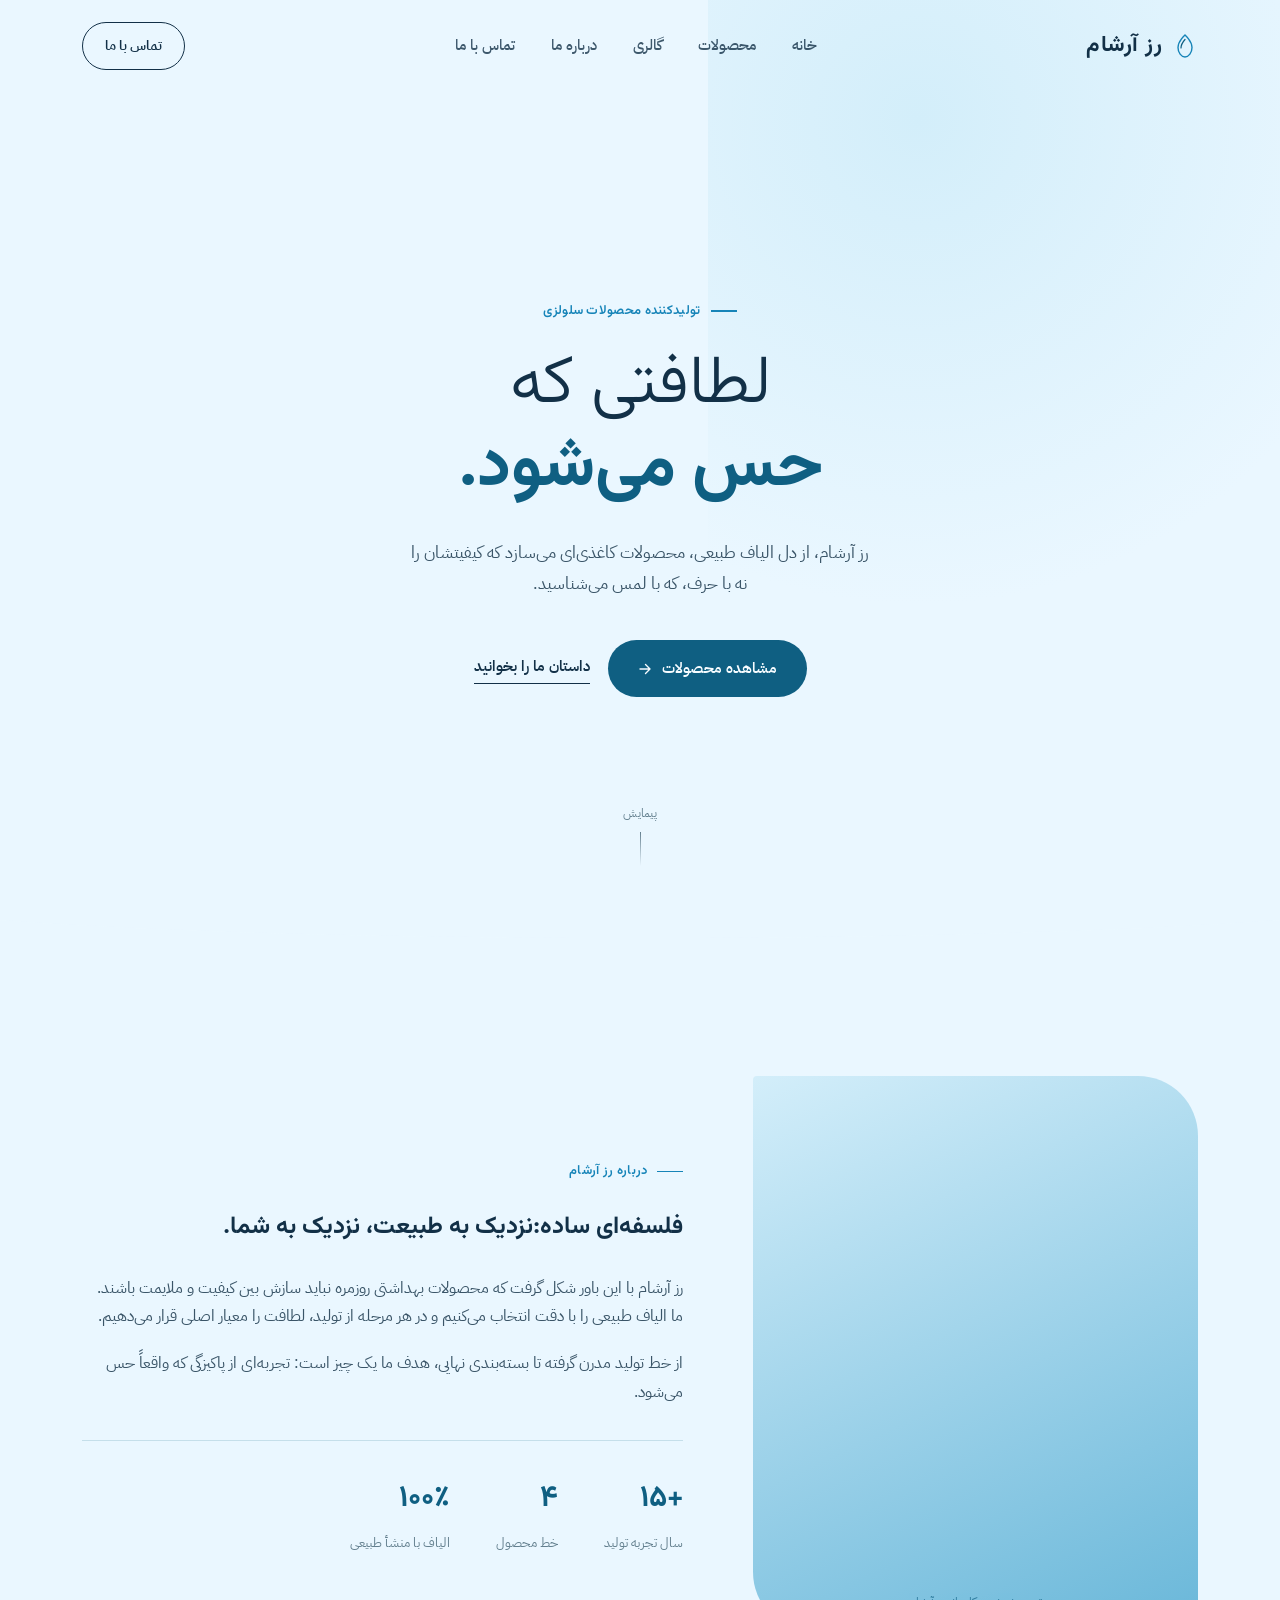
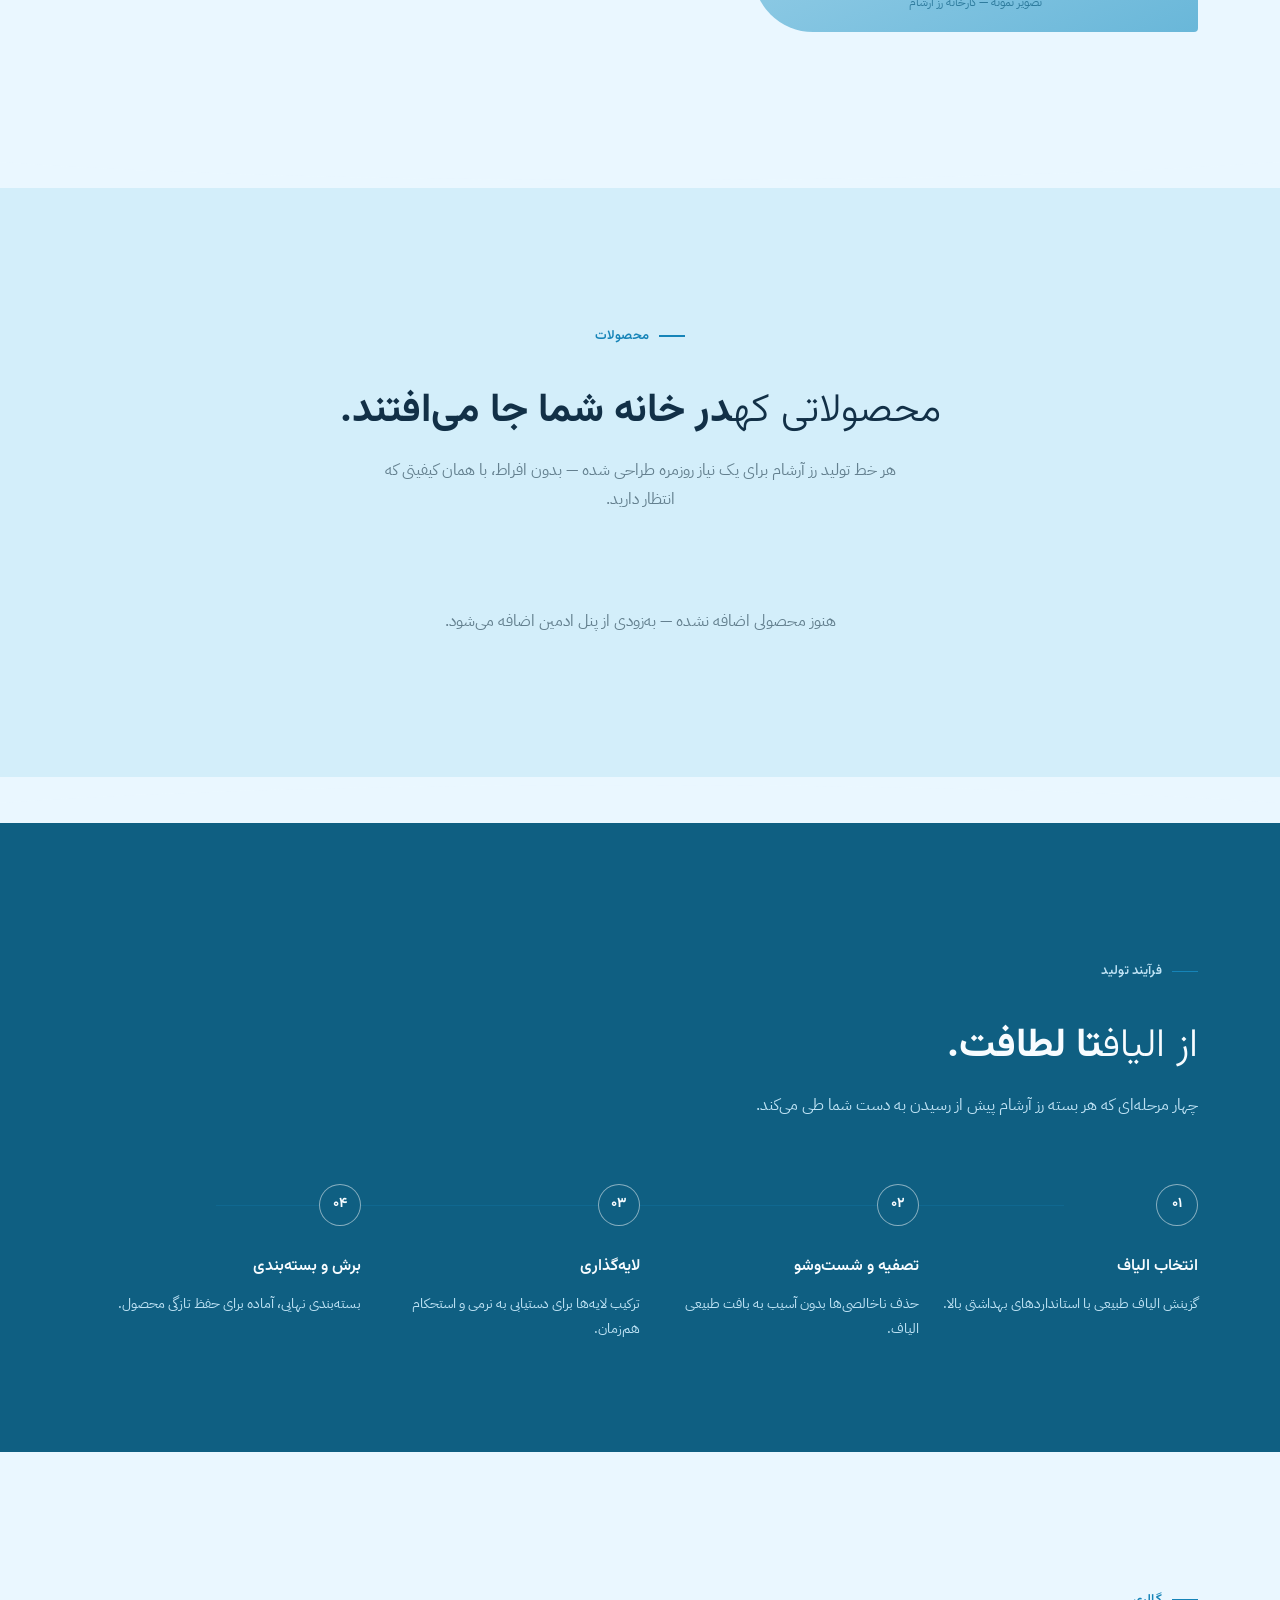
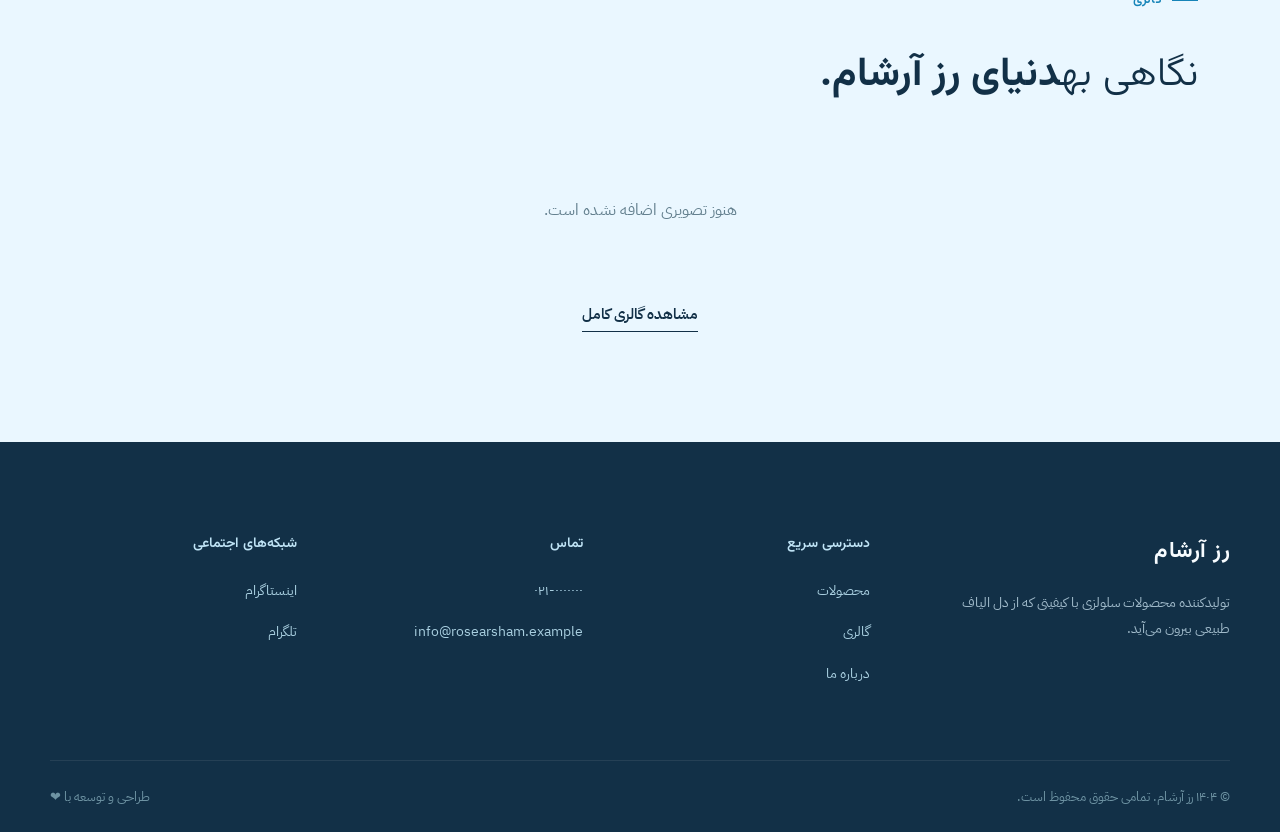
==== commit ce89aba4: "Add files via upload" ====
--- a/index.html
+++ b/index.html
@@ -15,8 +15,8 @@
 <div class="wrap nav-inner">
 <div class="logo">
 <svg class="logo-mark" fill="none" viewbox="0 0 26 26">
-<path d="M13 2C13 2 6 8 6 14.5C6 19.7 9.3 24 13 24C16.7 24 20 19.7 20 14.5C20 8 13 2 13 2Z" stroke="#8E4F5B" stroke-width="1.4"></path>
-<path d="M13 6.5C13 6.5 9 11 9 15" stroke="#7E9A6D" stroke-linecap="round" stroke-width="1.2"></path>
+<path d="M13 2C13 2 6 8 6 14.5C6 19.7 9.3 24 13 24C16.7 24 20 19.7 20 14.5C20 8 13 2 13 2Z" stroke="#1684B8" stroke-width="1.4"></path>
+<path d="M13 6.5C13 6.5 9 11 9 15" stroke="#0F5F82" stroke-linecap="round" stroke-width="1.2"></path>
 </svg><span data-setting="site.brand">رز آرشام</span></div>
 <nav class="nav-links">
 <a data-setting="site.nav.home" href="index.html">خانه</a>
@@ -44,18 +44,7 @@
 <a class="btn-ghost" data-setting="home.hero_about_cta" href="about.html">داستان ما را بخوانید</a>
 </div>
 </div>
-<div class="fold-art">
-<svg fill="none" viewbox="0 0 420 460">
-<path d="M40 380 L210 60 L200 420 Z" fill="#DCE3CE"></path>
-<path d="M200 420 L210 60 L380 380 Z" fill="#EFEFE3"></path>
-<path d="M40 380 L200 420 L380 380 L300 440 L120 440 Z" fill="#C7D3B6"></path>
-<path d="M210 60 L200 420" stroke="#B8C4A2" stroke-width="1"></path>
-<path d="M120 250 L280 250" opacity=".6" stroke="#B8C4A2" stroke-width="1"></path>
-<path d="M95 320 L325 320" opacity=".6" stroke="#B8C4A2" stroke-width="1"></path>
-<ellipse cx="210" cy="70" fill="#B8707C" opacity=".85" rx="10" ry="6"></ellipse>
-</svg>
-<div class="fold-caption"><span class="dot"></span>لایه‌های نرمی که از طبیعت شکل گرفته‌اند</div>
-</div>
+
 </div>
 <div class="scroll-cue"><span>پیمایش</span><span class="line"></span></div>
 </section>
@@ -87,25 +76,25 @@
 <!-- این بخش بعداً از پنل ادمین و جدول محصولات (D1) پر می‌شود -->
 <div class="product-grid reveal" id="homeProductGrid">
 <div class="product-card">
-<svg class="product-icon" fill="none" viewbox="0 0 46 46"><rect height="30" rx="3" stroke="#8E4F5B" stroke-width="1.3" width="26" x="10" y="8"></rect><path d="M15 18H31M15 24H31M15 30H24" stroke="#7E9A6D" stroke-linecap="round" stroke-width="1.2"></path></svg>
+<svg class="product-icon" fill="none" viewbox="0 0 46 46"><rect height="30" rx="3" stroke="#1684B8" stroke-width="1.3" width="26" x="10" y="8"></rect><path d="M15 18H31M15 24H31M15 30H24" stroke="#0F5F82" stroke-linecap="round" stroke-width="1.2"></path></svg>
 <h3>دستمال کاغذی صورت</h3>
 <p>نرم، چندلایه و مناسب پوست‌های حساس.</p>
 <a class="product-link" href="product-detail.html">مشاهده جزئیات ←</a>
 </div>
 <div class="product-card">
-<svg class="product-icon" fill="none" viewbox="0 0 46 46"><circle cx="23" cy="23" r="14" stroke="#8E4F5B" stroke-width="1.3"></circle><circle cx="23" cy="23" r="6" stroke="#7E9A6D" stroke-width="1.2"></circle></svg>
+<svg class="product-icon" fill="none" viewbox="0 0 46 46"><circle cx="23" cy="23" r="14" stroke="#1684B8" stroke-width="1.3"></circle><circle cx="23" cy="23" r="6" stroke="#0F5F82" stroke-width="1.2"></circle></svg>
 <h3>دستمال توالت</h3>
 <p>لایه‌های ضخیم با ماندگاری و لطافت بالا.</p>
 <a class="product-link" href="product-detail.html">مشاهده جزئیات ←</a>
 </div>
 <div class="product-card">
-<svg class="product-icon" fill="none" viewbox="0 0 46 46"><rect height="22" rx="3" stroke="#8E4F5B" stroke-width="1.3" width="28" x="9" y="12"></rect><path d="M9 20H37" stroke="#7E9A6D" stroke-width="1.2"></path></svg>
+<svg class="product-icon" fill="none" viewbox="0 0 46 46"><rect height="22" rx="3" stroke="#1684B8" stroke-width="1.3" width="28" x="9" y="12"></rect><path d="M9 20H37" stroke="#0F5F82" stroke-width="1.2"></path></svg>
 <h3>حوله کاغذی</h3>
 <p>جذب بالا برای آشپزخانه و مصارف روزمره.</p>
 <a class="product-link" href="product-detail.html">مشاهده جزئیات ←</a>
 </div>
 <div class="product-card">
-<svg class="product-icon" fill="none" viewbox="0 0 46 46"><path d="M12 12H34V34H12Z" stroke="#8E4F5B" stroke-width="1.3"></path><path d="M12 12L34 34M34 12L12 34" stroke="#7E9A6D" stroke-width="1"></path></svg>
+<svg class="product-icon" fill="none" viewbox="0 0 46 46"><path d="M12 12H34V34H12Z" stroke="#1684B8" stroke-width="1.3"></path><path d="M12 12L34 34M34 12L12 34" stroke="#0F5F82" stroke-width="1"></path></svg>
 <h3>دستمال سفره</h3>
 <p>طرح‌های ساده و شیک، مناسب پذیرایی.</p>
 <a class="product-link" href="product-detail.html">مشاهده جزئیات ←</a>
@@ -117,7 +106,7 @@
 <section class="section-dark section-pad">
 <div class="wrap">
 <div class="section-head reveal">
-<span class="eyebrow" data-setting="home.process_badge" style="color:#C9D6C1;">فرآیند تولید</span>
+<span class="eyebrow" data-setting="home.process_badge" style="color:#BFE3F5;">فرآیند تولید</span>
 <h2><span data-setting="home.process_title">از الیاف</span><strong data-setting="home.process_title_emphasis">تا لطافت.</strong></h2>
 <p data-setting="home.process_description">چهار مرحله‌ای که هر بسته رز آرشام پیش از رسیدن به دست شما طی می‌کند.</p>
 </div>
--- a/style.css
+++ b/style.css
@@ -50,7 +50,7 @@
     transition: background .4s ease, padding .4s ease, box-shadow .4s ease;
   }
   header.site-nav.scrolled{
-    background: rgba(242,244,237,.88);
+    background: rgba(234,247,255,.9);
     backdrop-filter: blur(10px);
     padding: 14px 0;
     box-shadow: 0 1px 0 var(--line);
@@ -115,11 +115,11 @@
   .hero .wrap{
     position: relative;
     z-index: 2;
-    display:grid;
-    grid-template-columns: 1.05fr .95fr;
-    gap: 40px;
-    align-items:center;
-  }
+    display:flex;
+    justify-content:center;
+  }
+  .hero-copy{ max-width: 620px; text-align:center; }
+  .hero-actions{ justify-content:center; }
   .eyebrow{
     display:inline-flex;
     align-items:center;
@@ -151,7 +151,7 @@
     margin-top: 26px;
     max-width: 460px;
     font-size: 17px;
-    color: #3c4437;
+    color: #3A5568;
   }
   .hero-actions{
     margin-top: 40px;
@@ -171,7 +171,7 @@
     gap:10px;
     transition: transform .3s ease, box-shadow .3s ease;
   }
-  .btn-primary:hover{ transform: translateY(-2px); box-shadow: 0 12px 24px -10px rgba(62,86,54,.5); }
+  .btn-primary:hover{ transform: translateY(-2px); box-shadow: 0 12px 24px -10px rgba(15,95,130,.35); }
   .btn-ghost{
     font-weight: 600;
     font-size: 15px;
@@ -270,7 +270,7 @@
     font-size: 15.5px;
     max-width: 520px;
   }
-  .section-dark .section-head p{ color: #C9D6C1; }
+  .section-dark .section-head p{ color: #BFE3F5; }
 
   /* about */
   .about-grid{
@@ -283,7 +283,7 @@
     position: relative;
     aspect-ratio: 4/5;
     border-radius: 4px 60px 4px 60px;
-    background: linear-gradient(155deg, #DCE3CE, #C7D3B6);
+    background: linear-gradient(155deg, var(--sage-pale), var(--sage));
     overflow:hidden;
   }
   .about-frame::after{
@@ -291,10 +291,10 @@
     position:absolute; inset:auto 0 18px 0;
     text-align:center;
     font-size: 12px;
-    color: #45543a;
+    color: #0F5F82;
     opacity:.7;
   }
-  .about-copy p{ margin-bottom: 18px; color: #3c4437; font-size: 15.5px; }
+  .about-copy p{ margin-bottom: 18px; color: #3A5568; font-size: 15.5px; }
   .about-stats{
     display:flex;
     gap: 46px;
@@ -325,7 +325,7 @@
   }
   .product-card:hover{
     transform: translateY(-6px);
-    box-shadow: 0 24px 40px -20px rgba(32,43,31,.18);
+    box-shadow: 0 24px 40px -20px rgba(15,95,130,.18);
     border-color: transparent;
   }
   .product-icon{
@@ -363,7 +363,7 @@
     position:absolute;
     top: 21px; right: 12%; left: 12%;
     height: 1px;
-    background: rgba(242,244,237,.25);
+    background: rgba(22,132,184,.25);
   }
   .process-item{ position: relative; padding-inline-end: 24px; }
   .process-num{
@@ -372,14 +372,14 @@
     font-weight: 700;
     width: 42px; height: 42px;
     border-radius: 50%;
-    border: 1.3px solid rgba(242,244,237,.4);
+    border: 1.3px solid rgba(255,255,255,.5);
     display:flex; align-items:center; justify-content:center;
     margin-bottom: 26px;
     background: var(--sage-deep);
     position:relative; z-index:1;
   }
   .process-item h3{ font-size: 16px; font-weight: 600; margin-bottom: 10px; }
-  .process-item p{ font-size: 13.5px; color: #C9D6C1; }
+  .process-item p{ font-size: 13.5px; color: #BFE3F5; }
 
   /* gallery */
   .gallery-grid{
@@ -390,7 +390,7 @@
   }
   .g-item{
     border-radius: 12px;
-    background: linear-gradient(160deg, var(--sage-pale), #d3ddc2);
+    background: linear-gradient(160deg, var(--sage-pale), var(--sage));
     position: relative;
     overflow:hidden;
   }
@@ -399,13 +399,13 @@
     position:absolute; inset:auto 0 10px 0;
     text-align:center;
     font-size: 11px;
-    color: #45543a;
+    color: #0F5F82;
     opacity: .65;
   }
   .g1{ grid-column: span 2; grid-row: span 2; }
-  .g2{ grid-column: span 2; grid-row: span 3; background: linear-gradient(160deg, #EAD9DB, #D8B7BC); }
+  .g2{ grid-column: span 2; grid-row: span 3; background: linear-gradient(160deg, #CDEBFA, #8FCBEA); }
   .g3{ grid-column: span 2; grid-row: span 2; }
-  .g4{ grid-column: span 2; grid-row: span 2; background: linear-gradient(160deg, #EAD9DB, #D8B7BC); }
+  .g4{ grid-column: span 2; grid-row: span 2; background: linear-gradient(160deg, #CDEBFA, #8FCBEA); }
   .g5{ grid-column: span 2; grid-row: span 3; }
   .g6{ grid-column: span 2; grid-row: span 2; }
 
@@ -418,16 +418,16 @@
     gap: 40px;
   }
   .footer-brand .logo{ color: var(--paper); margin-bottom: 18px; }
-  .footer-brand p{ color: #A7AC9F; font-size: 14px; max-width: 280px; }
+  .footer-brand p{ color: #9FB9C9; font-size: 14px; max-width: 280px; }
   .footer-col h4{
     font-family: var(--font-display);
     font-size: 14px;
     font-weight: 600;
     margin-bottom: 18px;
-    color: #C9D6C1;
+    color: #BFE3F5;
   }
   .footer-col li{ margin-bottom: 12px; }
-  .footer-col a{ color: #C7CBBE; font-size: 14px; }
+  .footer-col a{ color: #A9CFE0; font-size: 14px; }
   .footer-col a:hover{ color: var(--rose); }
   .footer-bottom{
     border-top: 1px solid rgba(255,255,255,.08);
@@ -435,7 +435,7 @@
     display:flex;
     justify-content: space-between;
     font-size: 12.5px;
-    color: #8B9080;
+    color: #6E93A3;
   }
 
   /* reveal on scroll */
@@ -455,7 +455,6 @@
   /* ---------- RESPONSIVE ---------- */
   @media (max-width: 980px){
     .hero .wrap{ grid-template-columns: 1fr; }
-    .fold-art{ order:-1; max-width: 340px; margin: 0 auto; }
     .about-grid{ grid-template-columns: 1fr; }
     .product-grid{ grid-template-columns: repeat(2,1fr); }
     .process-list{ grid-template-columns: repeat(2,1fr); gap: 40px 0; }
@@ -497,7 +496,7 @@
 .page-hero p{
   margin-top: 18px;
   max-width: 520px;
-  color: #3c4437;
+  color: #3A5568;
   font-size: 15.5px;
 }
 
@@ -535,10 +534,10 @@
 .product-card .card-thumb{
   aspect-ratio: 4/3;
   border-radius: 12px;
-  background: linear-gradient(160deg, var(--sage-pale), #d3ddc2);
+  background: linear-gradient(160deg, var(--sage-pale), var(--sage));
   margin-bottom: 20px;
 }
-.product-card:nth-child(3n+2) .card-thumb{ background: linear-gradient(160deg, #EAD9DB, #D8B7BC); }
+.product-card:nth-child(3n+2) .card-thumb{ background: linear-gradient(160deg, #CDEBFA, #8FCBEA); }
 @media (max-width: 980px){ .product-grid.full{ grid-template-columns: repeat(2,1fr); } }
 @media (max-width: 640px){ .product-grid.full{ grid-template-columns: 1fr; } }
 
@@ -552,13 +551,13 @@
 .detail-media{
   aspect-ratio: 1/1;
   border-radius: 4px 60px 4px 60px;
-  background: linear-gradient(155deg, #DCE3CE, #C7D3B6);
+  background: linear-gradient(155deg, var(--sage-pale), var(--sage));
   position: relative;
 }
 .detail-media::after{
   content: "تصویر نمونه محصول";
   position:absolute; inset:auto 0 18px 0;
-  text-align:center; font-size:12px; color:#45543a; opacity:.7;
+  text-align:center; font-size:12px; color:#0F5F82; opacity:.7;
 }
 .detail-thumbs{ display:flex; gap: 12px; margin-top: 16px; }
 .detail-thumbs span{
@@ -570,13 +569,13 @@
   font-size: 12.5px;
   font-weight: 600;
   color: var(--rose-deep);
-  background: rgba(184,112,124,.1);
+  background: rgba(22,132,184,.1);
   padding: 6px 14px;
   border-radius: 999px;
   margin-bottom: 18px;
 }
 .detail-copy h1{ font-size: 32px; font-weight: 700; margin-bottom: 16px; }
-.detail-copy .desc{ color:#3c4437; font-size: 15.5px; margin-bottom: 28px; }
+.detail-copy .desc{ color:#3A5568; font-size: 15.5px; margin-bottom: 28px; }
 .feature-list{ display:grid; gap: 14px; margin-bottom: 32px; }
 .feature-list li{
   display:flex; align-items:flex-start; gap: 12px;
@@ -646,7 +645,7 @@
 .contact-info-item{
   display:flex; gap: 16px;
   padding: 18px 0;
-  border-bottom: 1px solid rgba(62,86,54,.14);
+  border-bottom: 1px solid rgba(15,95,130,.14);
 }
 .contact-info-item:last-child{ border-bottom:none; }
 .contact-info-item svg{ flex-shrink:0; margin-top: 2px; }
@@ -656,13 +655,13 @@
   margin-top: 26px;
   aspect-ratio: 16/10;
   border-radius: 14px;
-  background: linear-gradient(160deg, #DCE3CE, #C7D3B6);
+  background: linear-gradient(160deg, var(--sage-pale), var(--sage));
   position: relative;
 }
 .map-placeholder::after{
   content: "نقشه — پس از ثبت آدرس نهایی نمایش داده می‌شود";
   position:absolute; inset:0; display:flex; align-items:center; justify-content:center;
-  text-align:center; font-size:12.5px; color:#45543a; opacity:.75; padding: 20px;
+  text-align:center; font-size:12.5px; color:#0F5F82; opacity:.75; padding: 20px;
 }
 .form-field{ margin-bottom: 22px; }
 .form-field label{
@@ -731,7 +730,7 @@
 .admin-nav button{
   text-align: right;
   background: none; border:none;
-  color: #C9D6C1;
+  color: #BFE3F5;
   font-family: var(--font-body);
   font-size: 14.5px;
   font-weight: 500;
@@ -744,7 +743,7 @@
 .admin-nav button:hover{ background: rgba(255,255,255,.08); color: var(--paper); }
 .admin-nav button.active{ background: rgba(255,255,255,.14); color: var(--paper); }
 .admin-logout{
-  font-size: 13px; color: #C9D6C1; background:none; border:none; cursor:pointer;
+  font-size: 13px; color: #BFE3F5; background:none; border:none; cursor:pointer;
   padding: 12px 14px; text-align:right;
 }
 .admin-logout:hover{ color: var(--rose); }
@@ -785,7 +784,7 @@
 .btn-small.secondary{ background: none; border: 1.3px solid var(--line); color: var(--ink); }
 
 .modal-backdrop{
-  position: fixed; inset:0; background: rgba(32,43,31,.45);
+  position: fixed; inset:0; background: rgba(10,30,45,.45);
   display:none; align-items:center; justify-content:center; z-index: 100; padding: 20px;
 }
 .modal-backdrop.show{ display:flex; }
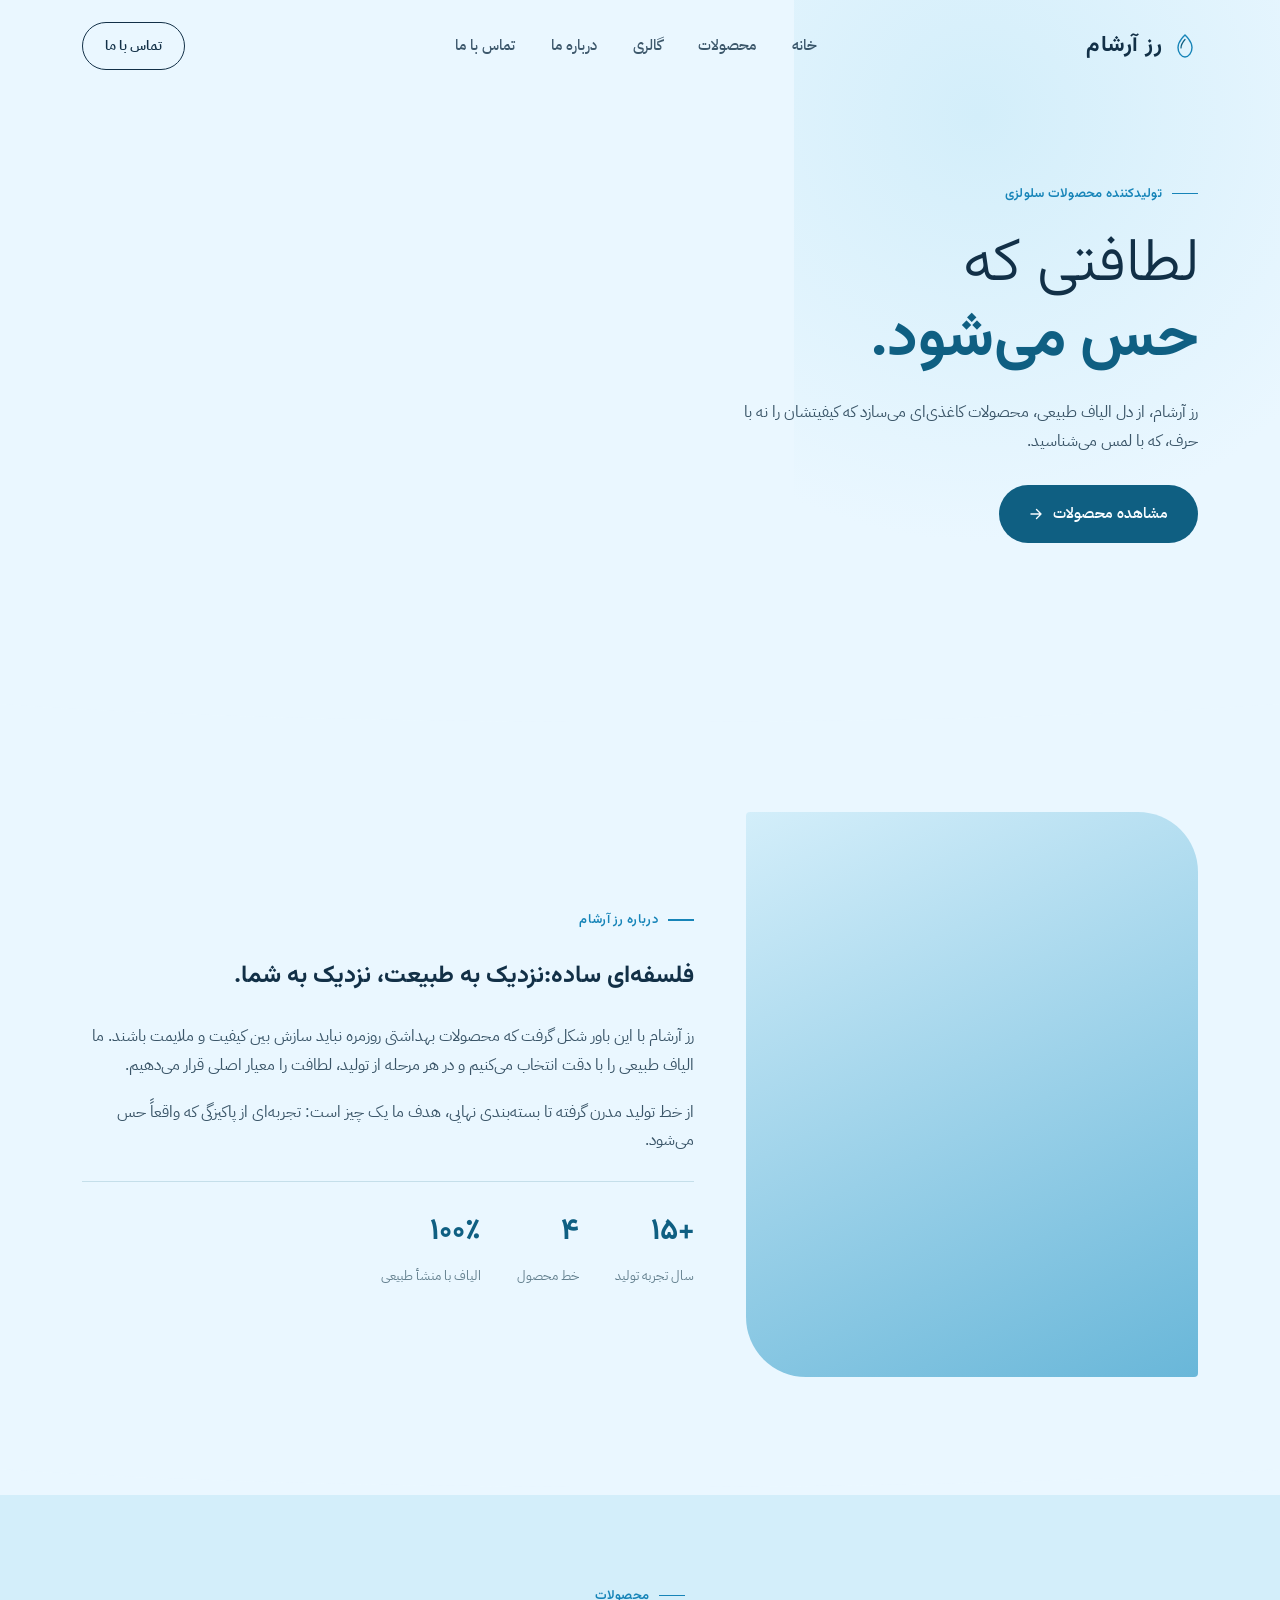
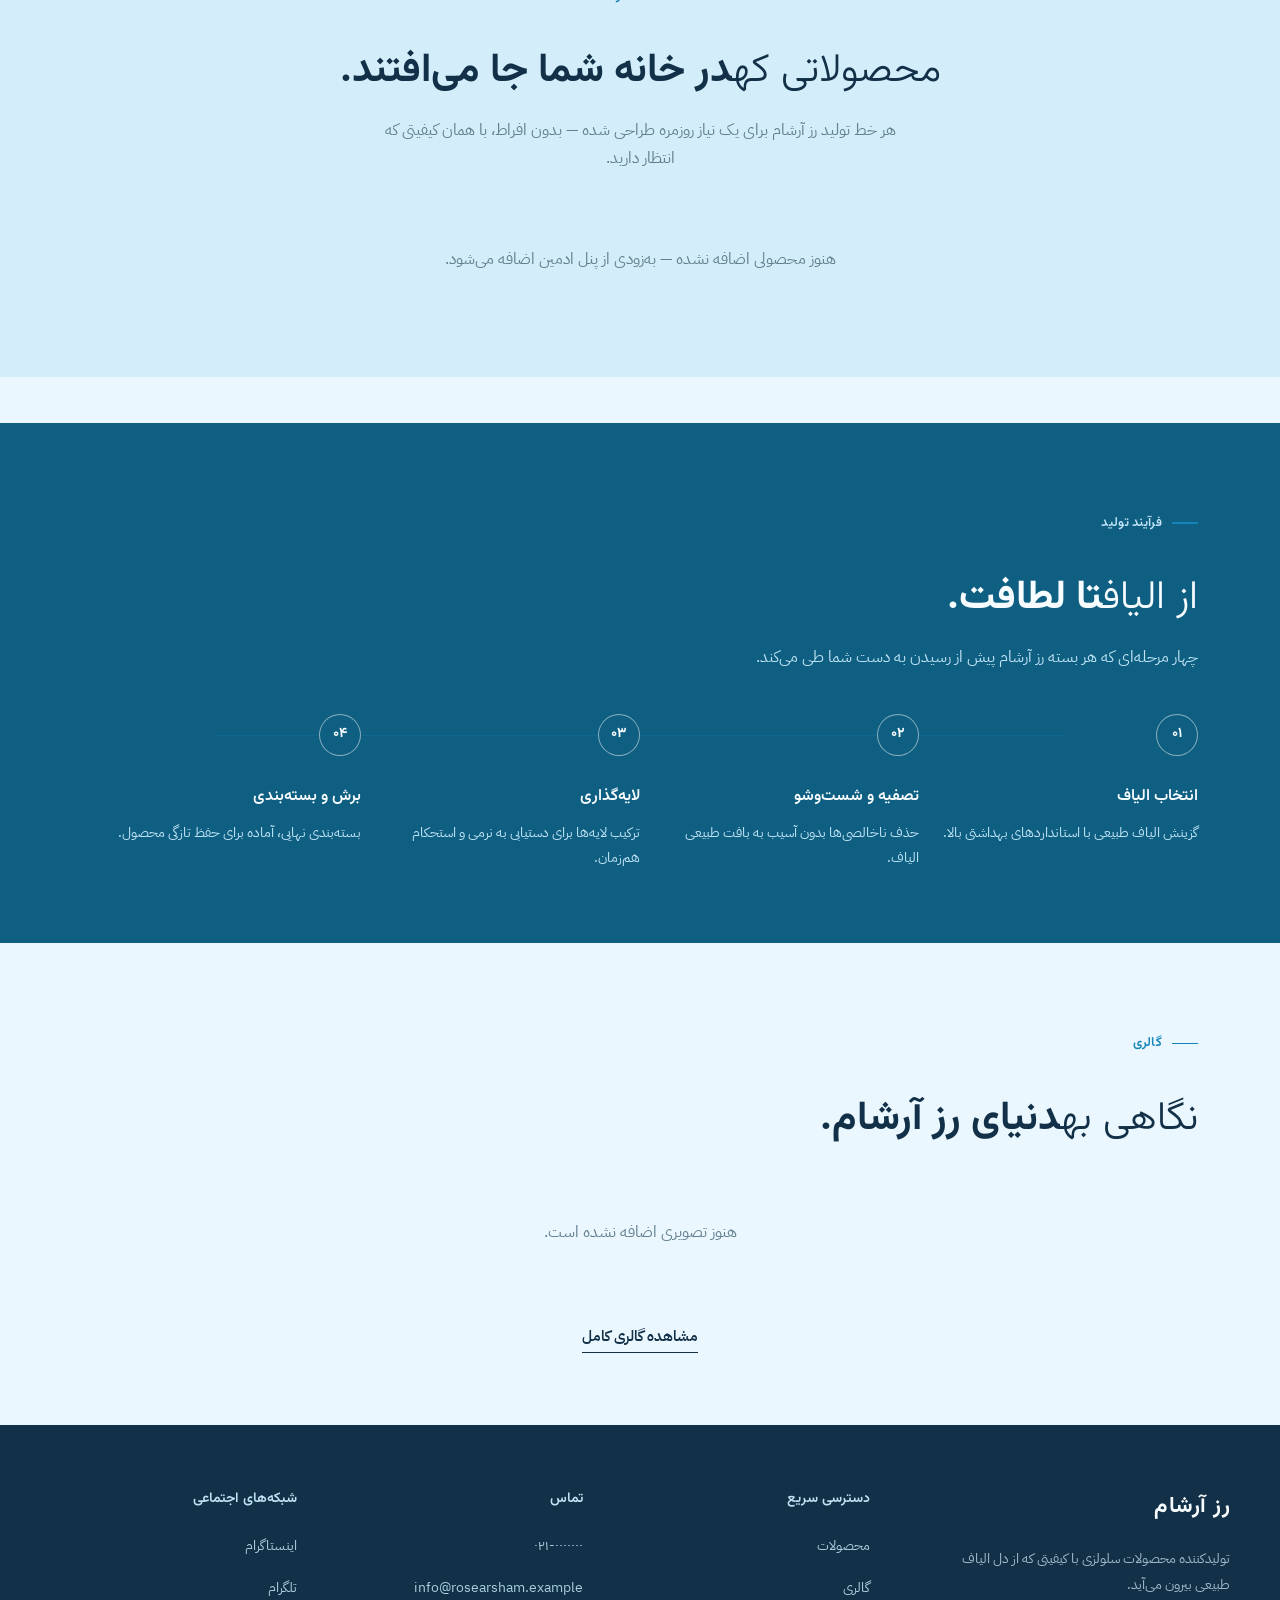
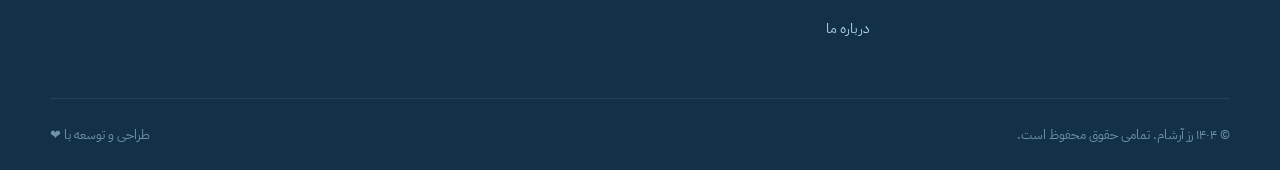
==== commit 7a267561: "Add files via upload" ====
--- a/index.html
+++ b/index.html
@@ -26,10 +26,16 @@
 <a data-setting="site.nav.contact" href="contact.html">تماس با ما</a>
 </nav>
 <a class="nav-cta" data-setting="site.nav.cta" href="contact.html">تماس با ما</a>
+<button aria-expanded="false" aria-label="باز کردن منو" class="nav-toggle" id="navToggle" type="button"><span></span><span></span><span></span></button>
 </div>
 </header>
 <section class="hero" id="hero">
-<img class="managed-site-image managed-hero-image" data-media="home.hero" alt="" aria-hidden="true">
+<div class="hero-slider" id="heroSlider">
+<img class="managed-site-image managed-hero-image hero-slide" data-media="home.hero" alt="" aria-hidden="true">
+<img class="managed-site-image managed-hero-image hero-slide" data-media="home.hero_slide_2" alt="" aria-hidden="true">
+<img class="managed-site-image managed-hero-image hero-slide" data-media="home.hero_slide_3" alt="" aria-hidden="true">
+<div class="hero-slider-dots" id="heroSliderDots"></div>
+</div>
 <div class="hero-bg-blob"></div>
 <div class="wrap">
 <div class="hero-copy">
@@ -41,12 +47,10 @@
           مشاهده محصولات
           <svg fill="none" height="14" viewbox="0 0 14 14" width="14"><path d="M2 7H12M12 7L7.5 2.5M12 7L7.5 11.5" stroke="currentColor" stroke-linecap="round" stroke-width="1.4"></path></svg>
 </a>
-<a class="btn-ghost" data-setting="home.hero_about_cta" href="about.html">داستان ما را بخوانید</a>
 </div>
 </div>
 
 </div>
-<div class="scroll-cue"><span>پیمایش</span><span class="line"></span></div>
 </section>
 <svg class="fold-divider" preserveaspectratio="none" viewbox="0 0 1200 46"><path d="M0,0 L1200,0 L1200,20 C900,44 300,44 0,20 Z"></path></svg>
 <section class="section-pad" id="about">
@@ -103,7 +107,7 @@
 </div>
 </section>
 <svg class="fold-divider" preserveaspectratio="none" style="transform:scaleY(-1)" viewbox="0 0 1200 46"><path d="M0,0 L1200,0 L1200,20 C900,44 300,44 0,20 Z" fill-opacity="1"></path></svg>
-<section class="section-dark section-pad">
+<section class="section-dark section-pad" id="process">
 <div class="wrap">
 <div class="section-head reveal">
 <span class="eyebrow" data-setting="home.process_badge" style="color:#BFE3F5;">فرآیند تولید</span>
--- a/style.css
+++ b/style.css
@@ -101,25 +101,44 @@
     transition: background .3s ease, color .3s ease, border-color .3s ease;
   }
   .nav-cta:hover{ background: var(--ink); color: var(--paper); }
-  .nav-toggle{ display:none; }
+  .nav-toggle{
+    display:none;
+    flex-direction:column;
+    justify-content:center;
+    gap:5px;
+    width:34px; height:34px;
+    background:none; border:none; cursor:pointer;
+    padding:0;
+  }
+  .nav-toggle span{
+    display:block; width:100%; height:2px;
+    background: var(--ink);
+    transition: transform .3s ease, opacity .3s ease;
+  }
+  .nav-toggle.open span:nth-child(1){ transform: translateY(7px) rotate(45deg); }
+  .nav-toggle.open span:nth-child(2){ opacity:0; }
+  .nav-toggle.open span:nth-child(3){ transform: translateY(-7px) rotate(-45deg); }
 
   /* ---------- HERO ---------- */
   .hero{
     position: relative;
-    min-height: 100svh;
+    min-height: 76svh;
     display:flex;
     align-items:center;
-    padding-top: 90px;
+    padding: 92px 0 58px;
     overflow: hidden;
   }
   .hero .wrap{
     position: relative;
     z-index: 2;
-    display:flex;
-    justify-content:center;
-  }
-  .hero-copy{ max-width: 620px; text-align:center; }
-  .hero-actions{ justify-content:center; }
+    width: 100%;
+    display:grid;
+    grid-template-columns: minmax(0, 1fr) minmax(360px, .82fr);
+    align-items:center;
+    gap: 64px;
+  }
+  .hero-copy{ max-width: 560px; text-align:right; margin-inline-start:0; }
+  .hero-actions{ justify-content:flex-start; }
   .eyebrow{
     display:inline-flex;
     align-items:center;
@@ -148,13 +167,13 @@
     display:block;
   }
   .hero p.lead{
-    margin-top: 26px;
+    margin-top: 20px;
     max-width: 460px;
-    font-size: 17px;
+    font-size: 16px;
     color: #3A5568;
   }
   .hero-actions{
-    margin-top: 40px;
+    margin-top: 28px;
     display:flex;
     gap: 18px;
     align-items:center;
@@ -248,13 +267,13 @@
 
   /* ---------- SECTIONS ---------- */
   section{ position: relative; }
-  .section-pad{ padding: 130px 0 110px; }
+  .section-pad{ padding: 82px 0 72px; }
   .section-sage{ background: var(--sage-pale); }
   .section-dark{ background: var(--sage-deep); color: var(--paper); }
 
   .section-head{
     max-width: 620px;
-    margin-bottom: 64px;
+    margin-bottom: 42px;
   }
   .section-head.center{ margin-left:auto; margin-right:auto; text-align:center; }
   .section-head h2{
@@ -276,7 +295,7 @@
   .about-grid{
     display:grid;
     grid-template-columns: .85fr 1.15fr;
-    gap: 70px;
+    gap: 52px;
     align-items:center;
   }
   .about-frame{
@@ -286,20 +305,12 @@
     background: linear-gradient(155deg, var(--sage-pale), var(--sage));
     overflow:hidden;
   }
-  .about-frame::after{
-    content: "تصویر نمونه — کارخانه رز آرشام";
-    position:absolute; inset:auto 0 18px 0;
-    text-align:center;
-    font-size: 12px;
-    color: #0F5F82;
-    opacity:.7;
-  }
   .about-copy p{ margin-bottom: 18px; color: #3A5568; font-size: 15.5px; }
   .about-stats{
     display:flex;
-    gap: 46px;
-    margin-top: 34px;
-    padding-top: 30px;
+    gap: 36px;
+    margin-top: 26px;
+    padding-top: 22px;
     border-top: 1px solid var(--line);
   }
   .about-stats .num{
@@ -320,7 +331,7 @@
     background: var(--paper);
     border: 1px solid var(--line);
     border-radius: 18px;
-    padding: 30px 26px 26px;
+    padding: 24px 22px 22px;
     transition: transform .35s ease, box-shadow .35s ease, border-color .35s ease;
   }
   .product-card:hover{
@@ -329,8 +340,8 @@
     border-color: transparent;
   }
   .product-icon{
-    width: 46px; height: 46px;
-    margin-bottom: 22px;
+    width: 42px; height: 42px;
+    margin-bottom: 16px;
   }
   .product-card h3{
     font-size: 17px;
@@ -340,7 +351,7 @@
   .product-card p{
     font-size: 13.5px;
     color: var(--muted);
-    margin-bottom: 20px;
+    margin-bottom: 14px;
   }
   .product-link{
     font-size: 13px;
@@ -412,7 +423,7 @@
   /* contact / footer */
   footer{ background: var(--ink); color: var(--paper); }
   .footer-top{
-    padding: 90px 0 60px;
+    padding: 62px 0 42px;
     display:grid;
     grid-template-columns: 1.3fr 1fr 1fr 1fr;
     gap: 40px;
@@ -463,7 +474,29 @@
   }
   @media (max-width: 640px){
     .wrap{ padding: 0 22px; }
-    .nav-links{ display:none; }
+    .nav-toggle{ display:flex; }
+    .nav-links{
+      position: fixed;
+      inset: 0 0 auto 0;
+      top: 64px;
+      flex-direction: column;
+      align-items: flex-start;
+      gap: 4px;
+      background: var(--paper);
+      padding: 18px 22px 26px;
+      box-shadow: 0 12px 24px rgba(18,48,71,.12);
+      transform: translateY(-12px);
+      opacity: 0;
+      pointer-events: none;
+      transition: opacity .25s ease, transform .25s ease;
+    }
+    .nav-links.open{
+      opacity: 1;
+      transform: translateY(0);
+      pointer-events: auto;
+    }
+    .nav-links a{ padding: 10px 0; width:100%; }
+    .nav-cta{ display:none; }
     .product-grid{ grid-template-columns: 1fr; }
     .gallery-grid{ grid-template-columns: repeat(3,1fr); grid-auto-rows: 70px; }
     .g1,.g2,.g3,.g4,.g5,.g6{ grid-column: span 3; grid-row: span 2; }
@@ -826,6 +859,28 @@
 .settings-fields .form-field label { display:block; margin-bottom:8px; }
 .settings-fields textarea { min-height: 105px; resize: vertical; }
 
+/* ---------- Admin nav grouping ---------- */
+.admin-nav-label{font-size:10.5px; color:#8FBFDA; text-transform:uppercase; letter-spacing:.06em; margin:14px 14px 4px; font-weight:600;}
+.admin-nav-label:first-child{margin-top:2px;}
+
+/* ---------- Appearance / theme panel ---------- */
+.theme-color-grid{display:grid; grid-template-columns:repeat(auto-fill, minmax(150px,1fr)); gap:16px;}
+.theme-color-item{display:flex; flex-direction:column; gap:8px; align-items:center; text-align:center; border:1px solid var(--line); border-radius:14px; padding:14px 10px;}
+.theme-color-item input[type=color]{width:52px; height:52px; border:none; border-radius:50%; cursor:pointer; padding:0; background:none;}
+.theme-color-item span{font-size:12.5px; color:var(--muted); font-weight:600;}
+
+/* ---------- Layout toggles (advanced panel) ---------- */
+.layout-toggle-list{display:flex; flex-direction:column; gap:2px;}
+.layout-toggle-row{display:flex; align-items:center; justify-content:space-between; padding:14px 4px; border-bottom:1px solid var(--line);}
+.layout-toggle-row:last-child{border-bottom:none;}
+.layout-toggle-row span{font-size:14px; font-weight:500;}
+.switch{position:relative; display:inline-block; width:44px; height:24px; flex-shrink:0;}
+.switch input{opacity:0; width:0; height:0;}
+.switch .slider{position:absolute; cursor:pointer; inset:0; background:var(--line); border-radius:999px; transition:.2s;}
+.switch .slider::before{content:""; position:absolute; height:18px; width:18px; right:3px; bottom:3px; background:#fff; border-radius:50%; transition:.2s;}
+.switch input:checked + .slider{background:var(--sage-deep);}
+.switch input:checked + .slider::before{transform:translateX(-20px);}
+
 /* ---------- Admin dashboard upgrades ---------- */
 .dashboard-grid{display:grid;grid-template-columns:repeat(4,minmax(0,1fr));gap:16px;margin-bottom:18px}
 .stat-card{background:var(--paper);border:1px solid var(--line);border-radius:16px;padding:20px;display:flex;flex-direction:column;gap:8px;box-shadow:0 8px 24px rgba(20,80,120,.05)}
@@ -839,7 +894,14 @@
 
 /* ---------- managed site images ---------- */
 .managed-site-image{max-width:100%; display:none; object-fit:cover; object-position:center;}
-.managed-hero-image{position:absolute; inset:auto 4% 4% auto; width:42%; height:72%; z-index:0; border-radius:28px; pointer-events:none;}
+.managed-hero-image{position:absolute; inset:auto auto 8% 4%; width:38%; height:68%; z-index:0; border-radius:28px; pointer-events:none;}
+.hero-slider{ position:absolute; inset:auto auto 8% 4%; width:38%; height:68%; z-index:0; }
+.hero-slider .hero-slide{ position:absolute; inset:0; width:100%; height:100%; opacity:0; transition: opacity .8s ease; }
+.hero-slider .hero-slide.active{ opacity:1; position:absolute; }
+.hero-slider-dots{ position:absolute; bottom:14px; right:50%; transform:translateX(50%); display:flex; gap:8px; z-index:2; }
+.hero-slider-dots button{ width:8px; height:8px; border-radius:50%; border:none; background:rgba(255,255,255,.55); cursor:pointer; padding:0; }
+.hero-slider-dots button.active{ background:#fff; }
+@media (max-width:640px){ .hero-slider, .managed-hero-image{ position:relative; inset:auto; width:100%; height:280px; margin-top:32px; } }
 .hero .wrap{position:relative; z-index:1;}
 .about-frame .managed-site-image{width:100%; height:100%; border-radius:inherit;}
 .page-hero[data-media-bg]{background-position:center; background-repeat:no-repeat; background-size:cover;}
@@ -857,3 +919,160 @@
 .site-media-preview span{color:var(--muted);font-size:13px;}
 .site-media-meta{font-size:11.5px;color:var(--muted);margin-bottom:12px;}
 @media(max-width:800px){.site-media-grid{grid-template-columns:1fr;}}
+
+/* ---------- Final responsive fixes ---------- */
+@media (max-width: 980px){
+  .wrap{padding-left:24px;padding-right:24px;}
+  .hero{min-height:auto;padding:120px 0 80px;}
+  .hero-copy{max-width:100%;}
+  .hero h1{font-size:clamp(34px,7vw,52px);}
+  .detail-grid,
+  .contact-grid,
+  .value-grid{grid-template-columns:1fr;gap:36px;}
+  .dashboard-grid{grid-template-columns:repeat(2,minmax(0,1fr));}
+  .admin-main{max-width:none;}
+}
+
+@media (max-width: 640px){
+  body{font-size:14px;}
+  .wrap{padding-left:18px;padding-right:18px;}
+  .logo{font-size:19px;}
+  header.site-nav{padding:16px 0;}
+  .hero{padding-top:100px;padding-bottom:60px;}
+  .hero h1{font-size:34px;line-height:1.35;}
+  .hero p.lead{font-size:15px;}
+  .hero-actions{flex-direction:column;width:100%;gap:14px;}
+  .hero-actions a{width:100%;justify-content:center;}
+  .page-hero{padding:120px 0 50px;}
+  .page-hero h1{font-size:32px;}
+  .detail-copy h1{font-size:26px;}
+  .detail-thumbs{overflow-x:auto;padding-bottom:5px;}
+  .form-row{grid-template-columns:1fr;}
+  .gallery-grid.full,.gallery-grid{grid-template-columns:1fr 1fr;}
+  .site-media-grid{grid-template-columns:1fr;}
+  .admin-shell{min-height:100vh;}
+  .admin-sidebar{overflow-x:auto;}
+  .admin-nav button{white-space:nowrap;}
+  .admin-head{flex-direction:column;align-items:flex-start;gap:15px;}
+}
+
+@media (max-width: 390px){
+  .wrap{padding-left:14px;padding-right:14px;}
+  .hero h1{font-size:30px;}
+  .btn-primary,.btn-ghost{font-size:14px;}
+  .product-grid,.product-grid.full{grid-template-columns:1fr;}
+  .dashboard-grid{grid-template-columns:1fr;}
+}
+
+/* ---------- Responsive hero fix ---------- */
+@media (max-width: 640px){
+  /* The slider is decorative/absolute on mobile so it cannot push the hero copy sideways. */
+  .hero{
+    display:flex;
+    align-items:center;
+    justify-content:center;
+    min-height:100svh;
+  }
+  .hero-slider{
+    position:absolute !important;
+    inset:auto 18px 18px 18px !important;
+    width:auto !important;
+    height:220px !important;
+    margin:0 !important;
+    z-index:0 !important;
+    pointer-events:none;
+  }
+  .hero > .wrap{
+    position:relative;
+    width:100%;
+    max-width:1180px;
+    margin:0 auto;
+    padding-left:18px;
+    padding-right:18px;
+    z-index:2;
+    display:flex;
+    justify-content:center;
+    align-items:center;
+  }
+  .hero-copy{
+    width:100%;
+    max-width:620px;
+    margin:0 auto;
+    text-align:center;
+  }
+  .hero-copy .eyebrow,
+  .hero-copy h1,
+  .hero-copy p.lead{
+    margin-left:auto;
+    margin-right:auto;
+  }
+  .hero-copy .hero-actions{
+    width:100%;
+    justify-content:center;
+    align-items:center;
+  }
+}
+
+@media (max-width: 390px){
+  .hero > .wrap{
+    padding-left:14px;
+    padding-right:14px;
+  }
+  .hero-slider{
+    inset-left:14px !important;
+    inset-right:14px !important;
+  }
+}
+
+
+/* ---------- Compact responsive composition ---------- */
+@media (min-width: 981px){
+  .hero .wrap{grid-template-columns:minmax(0,1fr) minmax(360px,.82fr);}
+  .hero-copy{position:relative; z-index:3;}
+  .hero h1{font-size:clamp(42px,4.8vw,62px);}
+  .hero-bg-blob{width:48vw;height:48vw;}
+}
+
+@media (max-width: 980px){
+  .hero{min-height:68svh;padding:104px 0 54px;}
+  .hero .wrap{display:flex;justify-content:center;align-items:center;gap:0;}
+  .hero-copy{max-width:600px;margin:0 auto;text-align:center;}
+  .hero-actions{justify-content:center;}
+  .hero-slider{left:4%;right:auto;bottom:5%;width:38%;height:48%;}
+  .section-pad{padding:68px 0 58px;}
+}
+
+@media (max-width: 640px){
+  .hero{min-height:auto;padding:94px 0 42px;}
+  .hero .wrap{padding-left:18px;padding-right:18px;}
+  .hero-copy{max-width:430px;}
+  .hero h1{font-size:clamp(32px,9vw,40px);line-height:1.25;}
+  .hero p.lead{font-size:14.5px;line-height:1.9;margin-top:16px;max-width:360px;}
+  .hero-actions{margin-top:22px;}
+  .hero-actions a{width:auto;min-width:190px;}
+  .hero-slider{position:relative !important; inset:auto !important; width:100% !important;height:150px !important;margin:24px 0 0 !important;order:2;opacity:.95;}
+  .hero > .wrap{display:flex;flex-direction:column;}
+  .hero-copy{order:1;}
+  .section-pad{padding:56px 0 48px;}
+  .section-head{margin-bottom:32px;}
+  .section-head h2{font-size:27px;}
+  .section-head p{font-size:14px;margin-top:12px;}
+  .about-grid{gap:30px;}
+  .about-copy p{font-size:14px;margin-bottom:12px;}
+  .about-stats{gap:22px;margin-top:20px;padding-top:18px;}
+  .about-stats .num{font-size:25px;}
+  .product-card{padding:20px 18px;}
+  .process-list{gap:28px 0;}
+  .gallery-grid{gap:10px;}
+  .footer-top{padding:48px 0 32px;}
+  .footer-bottom{padding:18px 0;}
+}
+
+@media (max-width: 390px){
+  .hero{padding-top:88px;padding-bottom:34px;}
+  .hero .wrap{padding-left:14px;padding-right:14px;}
+  .hero h1{font-size:30px;}
+  .hero p.lead{font-size:14px;}
+  .hero-actions a{min-width:180px;}
+  .hero-slider{height:125px !important;}
+}
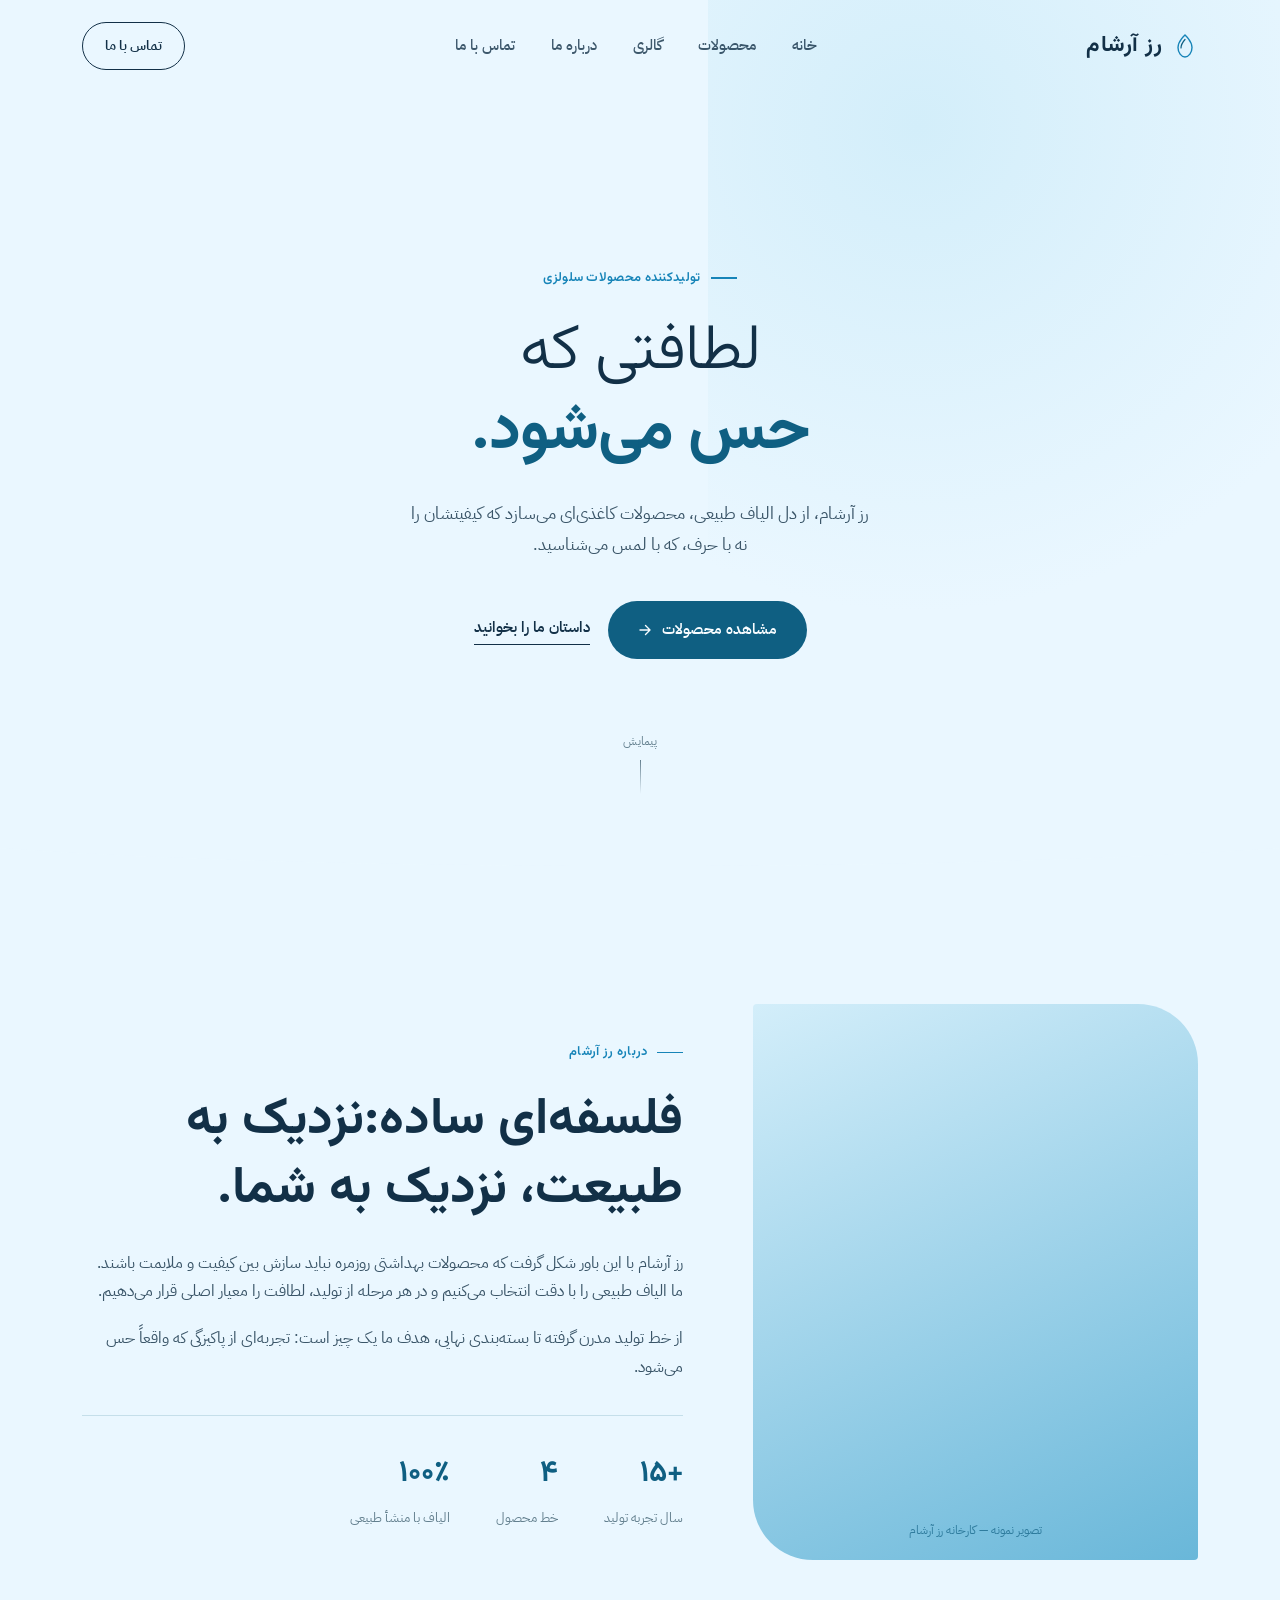
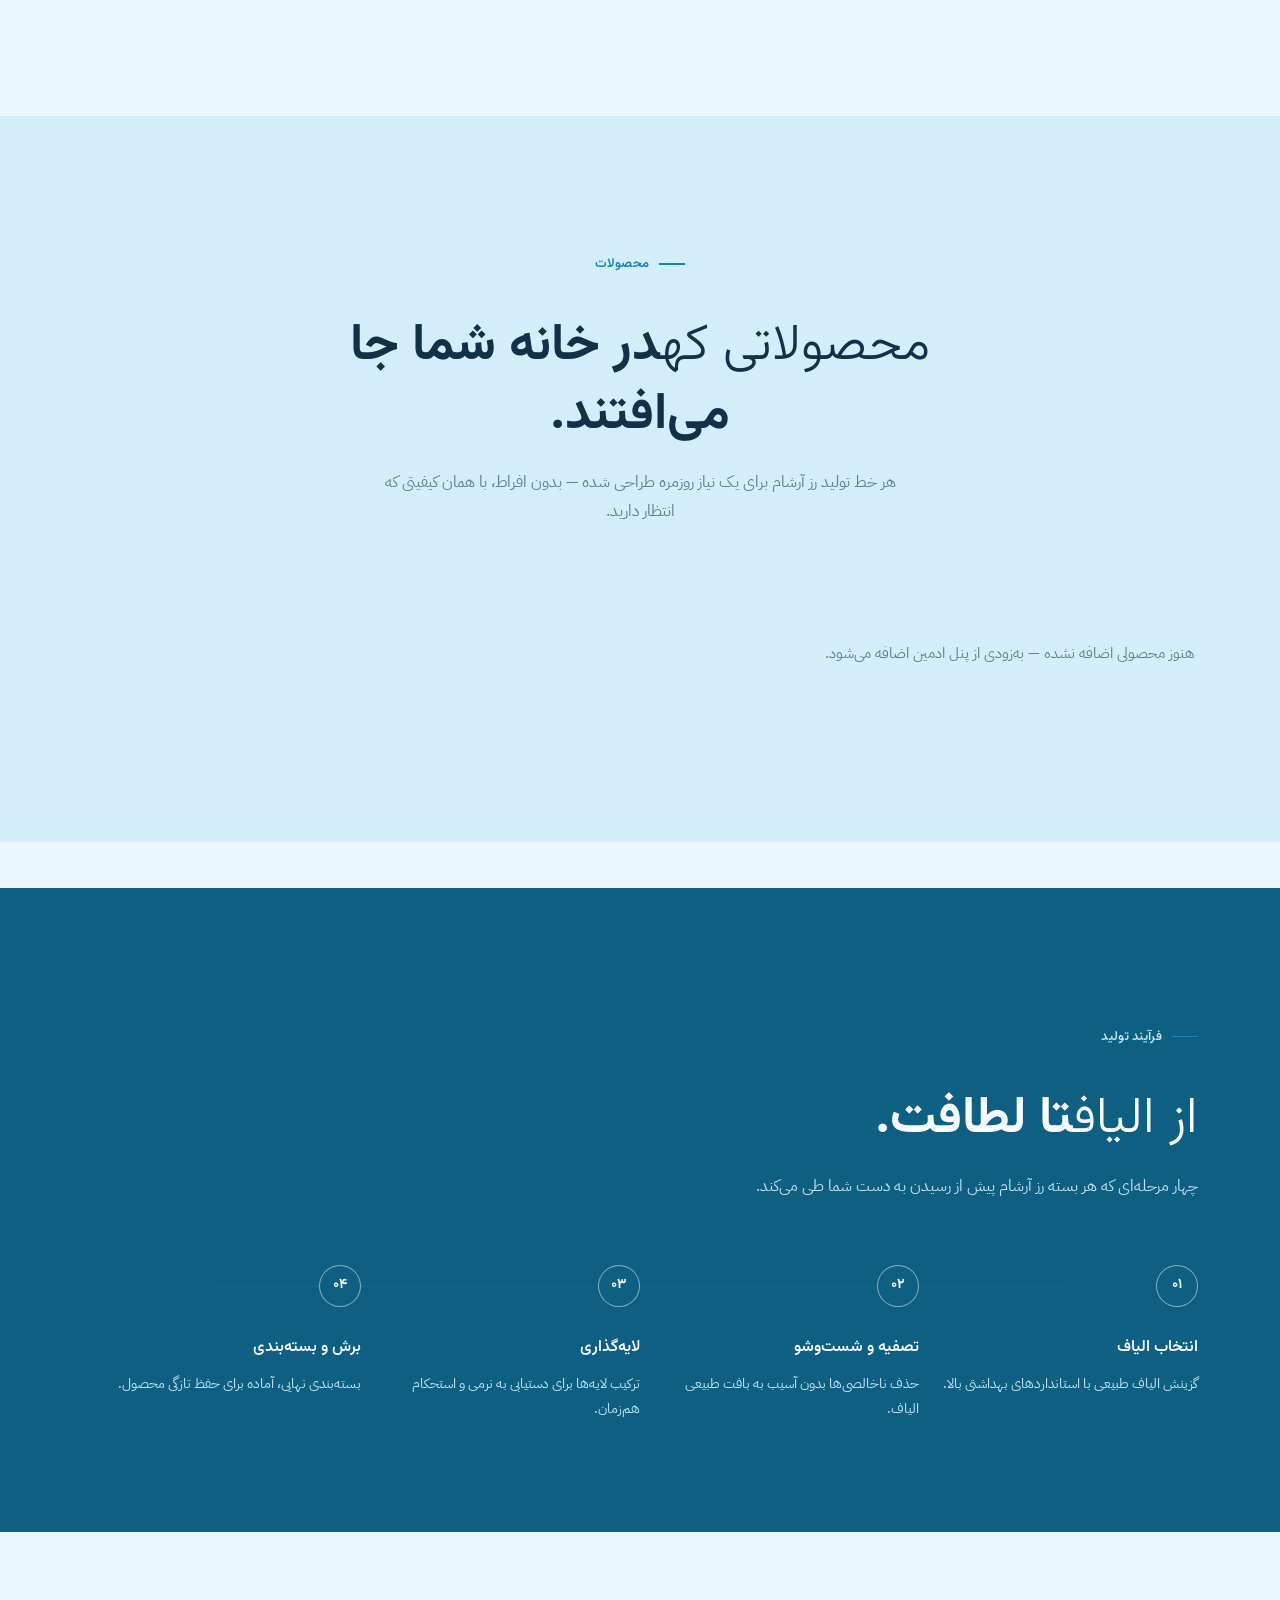
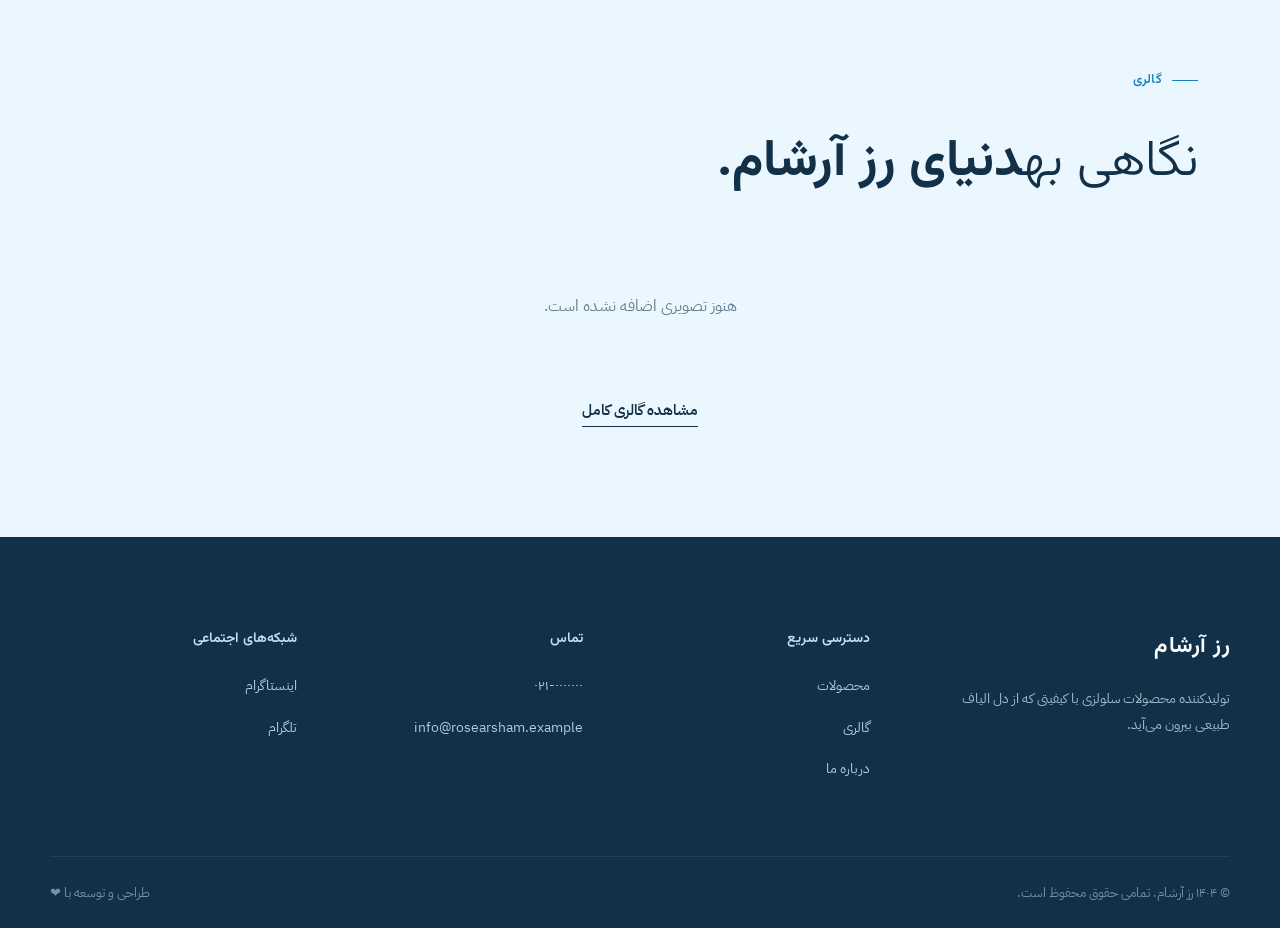
==== commit 4d5feff7: "Add files via upload" ====
--- a/index.html
+++ b/index.html
@@ -47,10 +47,12 @@
           مشاهده محصولات
           <svg fill="none" height="14" viewbox="0 0 14 14" width="14"><path d="M2 7H12M12 7L7.5 2.5M12 7L7.5 11.5" stroke="currentColor" stroke-linecap="round" stroke-width="1.4"></path></svg>
 </a>
+<a class="btn-ghost" data-setting="home.hero_about_cta" href="about.html">داستان ما را بخوانید</a>
 </div>
 </div>
 
 </div>
+<div class="scroll-cue"><span>پیمایش</span><span class="line"></span></div>
 </section>
 <svg class="fold-divider" preserveaspectratio="none" viewbox="0 0 1200 46"><path d="M0,0 L1200,0 L1200,20 C900,44 300,44 0,20 Z"></path></svg>
 <section class="section-pad" id="about">
@@ -78,7 +80,7 @@
 <p data-setting="home.products_description" style="margin-inline:auto;">هر خط تولید رز آرشام برای یک نیاز روزمره طراحی شده — بدون افراط، با همان کیفیتی که انتظار دارید.</p>
 </div>
 <!-- این بخش بعداً از پنل ادمین و جدول محصولات (D1) پر می‌شود -->
-<div class="product-grid reveal" id="homeProductGrid">
+<div class="product-slider reveal" id="homeProductGrid">
 <div class="product-card">
 <svg class="product-icon" fill="none" viewbox="0 0 46 46"><rect height="30" rx="3" stroke="#1684B8" stroke-width="1.3" width="26" x="10" y="8"></rect><path d="M15 18H31M15 24H31M15 30H24" stroke="#0F5F82" stroke-linecap="round" stroke-width="1.2"></path></svg>
 <h3>دستمال کاغذی صورت</h3>
--- a/style.css
+++ b/style.css
@@ -122,23 +122,20 @@
   /* ---------- HERO ---------- */
   .hero{
     position: relative;
-    min-height: 76svh;
+    min-height: 100svh;
     display:flex;
     align-items:center;
-    padding: 92px 0 58px;
+    padding-top: 90px;
     overflow: hidden;
   }
   .hero .wrap{
     position: relative;
     z-index: 2;
-    width: 100%;
-    display:grid;
-    grid-template-columns: minmax(0, 1fr) minmax(360px, .82fr);
-    align-items:center;
-    gap: 64px;
-  }
-  .hero-copy{ max-width: 560px; text-align:right; margin-inline-start:0; }
-  .hero-actions{ justify-content:flex-start; }
+    display:flex;
+    justify-content:center;
+  }
+  .hero-copy{ max-width: 620px; text-align:center; }
+  .hero-actions{ justify-content:center; }
   .eyebrow{
     display:inline-flex;
     align-items:center;
@@ -167,13 +164,13 @@
     display:block;
   }
   .hero p.lead{
-    margin-top: 20px;
+    margin-top: 26px;
     max-width: 460px;
-    font-size: 16px;
+    font-size: 17px;
     color: #3A5568;
   }
   .hero-actions{
-    margin-top: 28px;
+    margin-top: 40px;
     display:flex;
     gap: 18px;
     align-items:center;
@@ -267,13 +264,13 @@
 
   /* ---------- SECTIONS ---------- */
   section{ position: relative; }
-  .section-pad{ padding: 82px 0 72px; }
+  .section-pad{ padding: 130px 0 110px; }
   .section-sage{ background: var(--sage-pale); }
   .section-dark{ background: var(--sage-deep); color: var(--paper); }
 
   .section-head{
     max-width: 620px;
-    margin-bottom: 42px;
+    margin-bottom: 64px;
   }
   .section-head.center{ margin-left:auto; margin-right:auto; text-align:center; }
   .section-head h2{
@@ -295,7 +292,7 @@
   .about-grid{
     display:grid;
     grid-template-columns: .85fr 1.15fr;
-    gap: 52px;
+    gap: 70px;
     align-items:center;
   }
   .about-frame{
@@ -305,12 +302,20 @@
     background: linear-gradient(155deg, var(--sage-pale), var(--sage));
     overflow:hidden;
   }
+  .about-frame::after{
+    content: "تصویر نمونه — کارخانه رز آرشام";
+    position:absolute; inset:auto 0 18px 0;
+    text-align:center;
+    font-size: 12px;
+    color: #0F5F82;
+    opacity:.7;
+  }
   .about-copy p{ margin-bottom: 18px; color: #3A5568; font-size: 15.5px; }
   .about-stats{
     display:flex;
-    gap: 36px;
-    margin-top: 26px;
-    padding-top: 22px;
+    gap: 46px;
+    margin-top: 34px;
+    padding-top: 30px;
     border-top: 1px solid var(--line);
   }
   .about-stats .num{
@@ -331,7 +336,7 @@
     background: var(--paper);
     border: 1px solid var(--line);
     border-radius: 18px;
-    padding: 24px 22px 22px;
+    padding: 30px 26px 26px;
     transition: transform .35s ease, box-shadow .35s ease, border-color .35s ease;
   }
   .product-card:hover{
@@ -340,8 +345,8 @@
     border-color: transparent;
   }
   .product-icon{
-    width: 42px; height: 42px;
-    margin-bottom: 16px;
+    width: 46px; height: 46px;
+    margin-bottom: 22px;
   }
   .product-card h3{
     font-size: 17px;
@@ -351,7 +356,7 @@
   .product-card p{
     font-size: 13.5px;
     color: var(--muted);
-    margin-bottom: 14px;
+    margin-bottom: 20px;
   }
   .product-link{
     font-size: 13px;
@@ -423,7 +428,7 @@
   /* contact / footer */
   footer{ background: var(--ink); color: var(--paper); }
   .footer-top{
-    padding: 62px 0 42px;
+    padding: 90px 0 60px;
     display:grid;
     grid-template-columns: 1.3fr 1fr 1fr 1fr;
     gap: 40px;
@@ -894,8 +899,8 @@
 
 /* ---------- managed site images ---------- */
 .managed-site-image{max-width:100%; display:none; object-fit:cover; object-position:center;}
-.managed-hero-image{position:absolute; inset:auto auto 8% 4%; width:38%; height:68%; z-index:0; border-radius:28px; pointer-events:none;}
-.hero-slider{ position:absolute; inset:auto auto 8% 4%; width:38%; height:68%; z-index:0; }
+.managed-hero-image{position:absolute; inset:auto 4% 4% auto; width:42%; height:72%; z-index:0; border-radius:28px; pointer-events:none;}
+.hero-slider{ position:absolute; inset:auto 4% 4% auto; width:42%; height:72%; z-index:0; }
 .hero-slider .hero-slide{ position:absolute; inset:0; width:100%; height:100%; opacity:0; transition: opacity .8s ease; }
 .hero-slider .hero-slide.active{ opacity:1; position:absolute; }
 .hero-slider-dots{ position:absolute; bottom:14px; right:50%; transform:translateX(50%); display:flex; gap:8px; z-index:2; }
@@ -920,159 +925,52 @@
 .site-media-meta{font-size:11.5px;color:var(--muted);margin-bottom:12px;}
 @media(max-width:800px){.site-media-grid{grid-template-columns:1fr;}}
 
-/* ---------- Final responsive fixes ---------- */
-@media (max-width: 980px){
-  .wrap{padding-left:24px;padding-right:24px;}
-  .hero{min-height:auto;padding:120px 0 80px;}
-  .hero-copy{max-width:100%;}
-  .hero h1{font-size:clamp(34px,7vw,52px);}
-  .detail-grid,
-  .contact-grid,
-  .value-grid{grid-template-columns:1fr;gap:36px;}
-  .dashboard-grid{grid-template-columns:repeat(2,minmax(0,1fr));}
-  .admin-main{max-width:none;}
-}
-
-@media (max-width: 640px){
-  body{font-size:14px;}
-  .wrap{padding-left:18px;padding-right:18px;}
-  .logo{font-size:19px;}
-  header.site-nav{padding:16px 0;}
-  .hero{padding-top:100px;padding-bottom:60px;}
-  .hero h1{font-size:34px;line-height:1.35;}
-  .hero p.lead{font-size:15px;}
-  .hero-actions{flex-direction:column;width:100%;gap:14px;}
-  .hero-actions a{width:100%;justify-content:center;}
-  .page-hero{padding:120px 0 50px;}
-  .page-hero h1{font-size:32px;}
-  .detail-copy h1{font-size:26px;}
-  .detail-thumbs{overflow-x:auto;padding-bottom:5px;}
-  .form-row{grid-template-columns:1fr;}
-  .gallery-grid.full,.gallery-grid{grid-template-columns:1fr 1fr;}
-  .site-media-grid{grid-template-columns:1fr;}
-  .admin-shell{min-height:100vh;}
-  .admin-sidebar{overflow-x:auto;}
-  .admin-nav button{white-space:nowrap;}
-  .admin-head{flex-direction:column;align-items:flex-start;gap:15px;}
-}
-
-@media (max-width: 390px){
-  .wrap{padding-left:14px;padding-right:14px;}
-  .hero h1{font-size:30px;}
-  .btn-primary,.btn-ghost{font-size:14px;}
-  .product-grid,.product-grid.full{grid-template-columns:1fr;}
-  .dashboard-grid{grid-template-columns:1fr;}
-}
-
-/* ---------- Responsive hero fix ---------- */
-@media (max-width: 640px){
-  /* The slider is decorative/absolute on mobile so it cannot push the hero copy sideways. */
-  .hero{
-    display:flex;
-    align-items:center;
-    justify-content:center;
-    min-height:100svh;
-  }
-  .hero-slider{
-    position:absolute !important;
-    inset:auto 18px 18px 18px !important;
-    width:auto !important;
-    height:220px !important;
-    margin:0 !important;
-    z-index:0 !important;
-    pointer-events:none;
-  }
-  .hero > .wrap{
-    position:relative;
-    width:100%;
-    max-width:1180px;
-    margin:0 auto;
-    padding-left:18px;
-    padding-right:18px;
-    z-index:2;
-    display:flex;
-    justify-content:center;
-    align-items:center;
-  }
-  .hero-copy{
-    width:100%;
-    max-width:620px;
-    margin:0 auto;
-    text-align:center;
-  }
-  .hero-copy .eyebrow,
-  .hero-copy h1,
-  .hero-copy p.lead{
-    margin-left:auto;
-    margin-right:auto;
-  }
-  .hero-copy .hero-actions{
-    width:100%;
-    justify-content:center;
-    align-items:center;
-  }
-}
-
-@media (max-width: 390px){
-  .hero > .wrap{
-    padding-left:14px;
-    padding-right:14px;
-  }
-  .hero-slider{
-    inset-left:14px !important;
-    inset-right:14px !important;
-  }
-}
-
-
-/* ---------- Compact responsive composition ---------- */
-@media (min-width: 981px){
-  .hero .wrap{grid-template-columns:minmax(0,1fr) minmax(360px,.82fr);}
-  .hero-copy{position:relative; z-index:3;}
-  .hero h1{font-size:clamp(42px,4.8vw,62px);}
-  .hero-bg-blob{width:48vw;height:48vw;}
-}
-
-@media (max-width: 980px){
-  .hero{min-height:68svh;padding:104px 0 54px;}
-  .hero .wrap{display:flex;justify-content:center;align-items:center;gap:0;}
-  .hero-copy{max-width:600px;margin:0 auto;text-align:center;}
-  .hero-actions{justify-content:center;}
-  .hero-slider{left:4%;right:auto;bottom:5%;width:38%;height:48%;}
-  .section-pad{padding:68px 0 58px;}
-}
-
-@media (max-width: 640px){
-  .hero{min-height:auto;padding:94px 0 42px;}
-  .hero .wrap{padding-left:18px;padding-right:18px;}
-  .hero-copy{max-width:430px;}
-  .hero h1{font-size:clamp(32px,9vw,40px);line-height:1.25;}
-  .hero p.lead{font-size:14.5px;line-height:1.9;margin-top:16px;max-width:360px;}
-  .hero-actions{margin-top:22px;}
-  .hero-actions a{width:auto;min-width:190px;}
-  .hero-slider{position:relative !important; inset:auto !important; width:100% !important;height:150px !important;margin:24px 0 0 !important;order:2;opacity:.95;}
-  .hero > .wrap{display:flex;flex-direction:column;}
-  .hero-copy{order:1;}
-  .section-pad{padding:56px 0 48px;}
-  .section-head{margin-bottom:32px;}
-  .section-head h2{font-size:27px;}
-  .section-head p{font-size:14px;margin-top:12px;}
-  .about-grid{gap:30px;}
-  .about-copy p{font-size:14px;margin-bottom:12px;}
-  .about-stats{gap:22px;margin-top:20px;padding-top:18px;}
-  .about-stats .num{font-size:25px;}
-  .product-card{padding:20px 18px;}
-  .process-list{gap:28px 0;}
-  .gallery-grid{gap:10px;}
-  .footer-top{padding:48px 0 32px;}
-  .footer-bottom{padding:18px 0;}
-}
-
-@media (max-width: 390px){
-  .hero{padding-top:88px;padding-bottom:34px;}
-  .hero .wrap{padding-left:14px;padding-right:14px;}
-  .hero h1{font-size:30px;}
-  .hero p.lead{font-size:14px;}
-  .hero-actions a{min-width:180px;}
-  .hero-slider{height:125px !important;}
-}
+
+/* ---------- Premium homepage refresh ---------- */
+.hero{min-height:92vh;display:flex;align-items:center;}
+.hero-slider{overflow:hidden;border-radius:0 0 80px 80px;}
+.hero-slide{animation:heroZoom 14s ease-in-out infinite alternate;}
+@keyframes heroZoom{from{transform:scale(1)}to{transform:scale(1.06)}}
+.hero-copy{max-width:620px;}
+.hero-copy h1{font-size:clamp(42px,5vw,72px);line-height:1.25;letter-spacing:-1px;}
+.hero-copy .lead{font-size:18px;max-width:560px;color:var(--muted);}
+.section-head h2,.about-copy h2{font-size:clamp(34px,4vw,52px);line-height:1.35;}
+
+.product-slider{
+ display:flex!important;
+ gap:24px;
+ overflow-x:auto;
+ scroll-snap-type:x mandatory;
+ padding:20px 4px 35px;
+ scrollbar-width:none;
+}
+.product-slider::-webkit-scrollbar{display:none}
+.product-slider .product-card{
+ flex:0 0 min(330px,85vw);
+ scroll-snap-align:start;
+ background:#fff;
+ border:1px solid rgba(15,95,130,.08);
+ border-radius:32px;
+ padding:22px;
+ min-height:430px;
+ box-shadow:0 20px 50px rgba(15,95,130,.08);
+ transition:.35s ease;
+}
+.product-slider .product-card:hover{transform:translateY(-8px)}
+.card-thumb{
+ height:240px;
+ border-radius:24px;
+ overflow:hidden;
+ background:linear-gradient(145deg,#eaf7ff,#fff);
+ margin-bottom:22px;
+}
+.card-thumb img{width:100%;height:100%;object-fit:contain;padding:15px;}
+.product-slider h3{font-size:22px;margin-bottom:8px;}
+.product-slider p{color:var(--muted);font-size:15px;}
+
+@media(max-width:700px){
+ .wrap{padding:0 20px}
+ .hero{min-height:85vh}
+ .hero-slider{border-radius:0 0 45px 45px}
+ .product-slider .product-card{min-height:390px}
+}
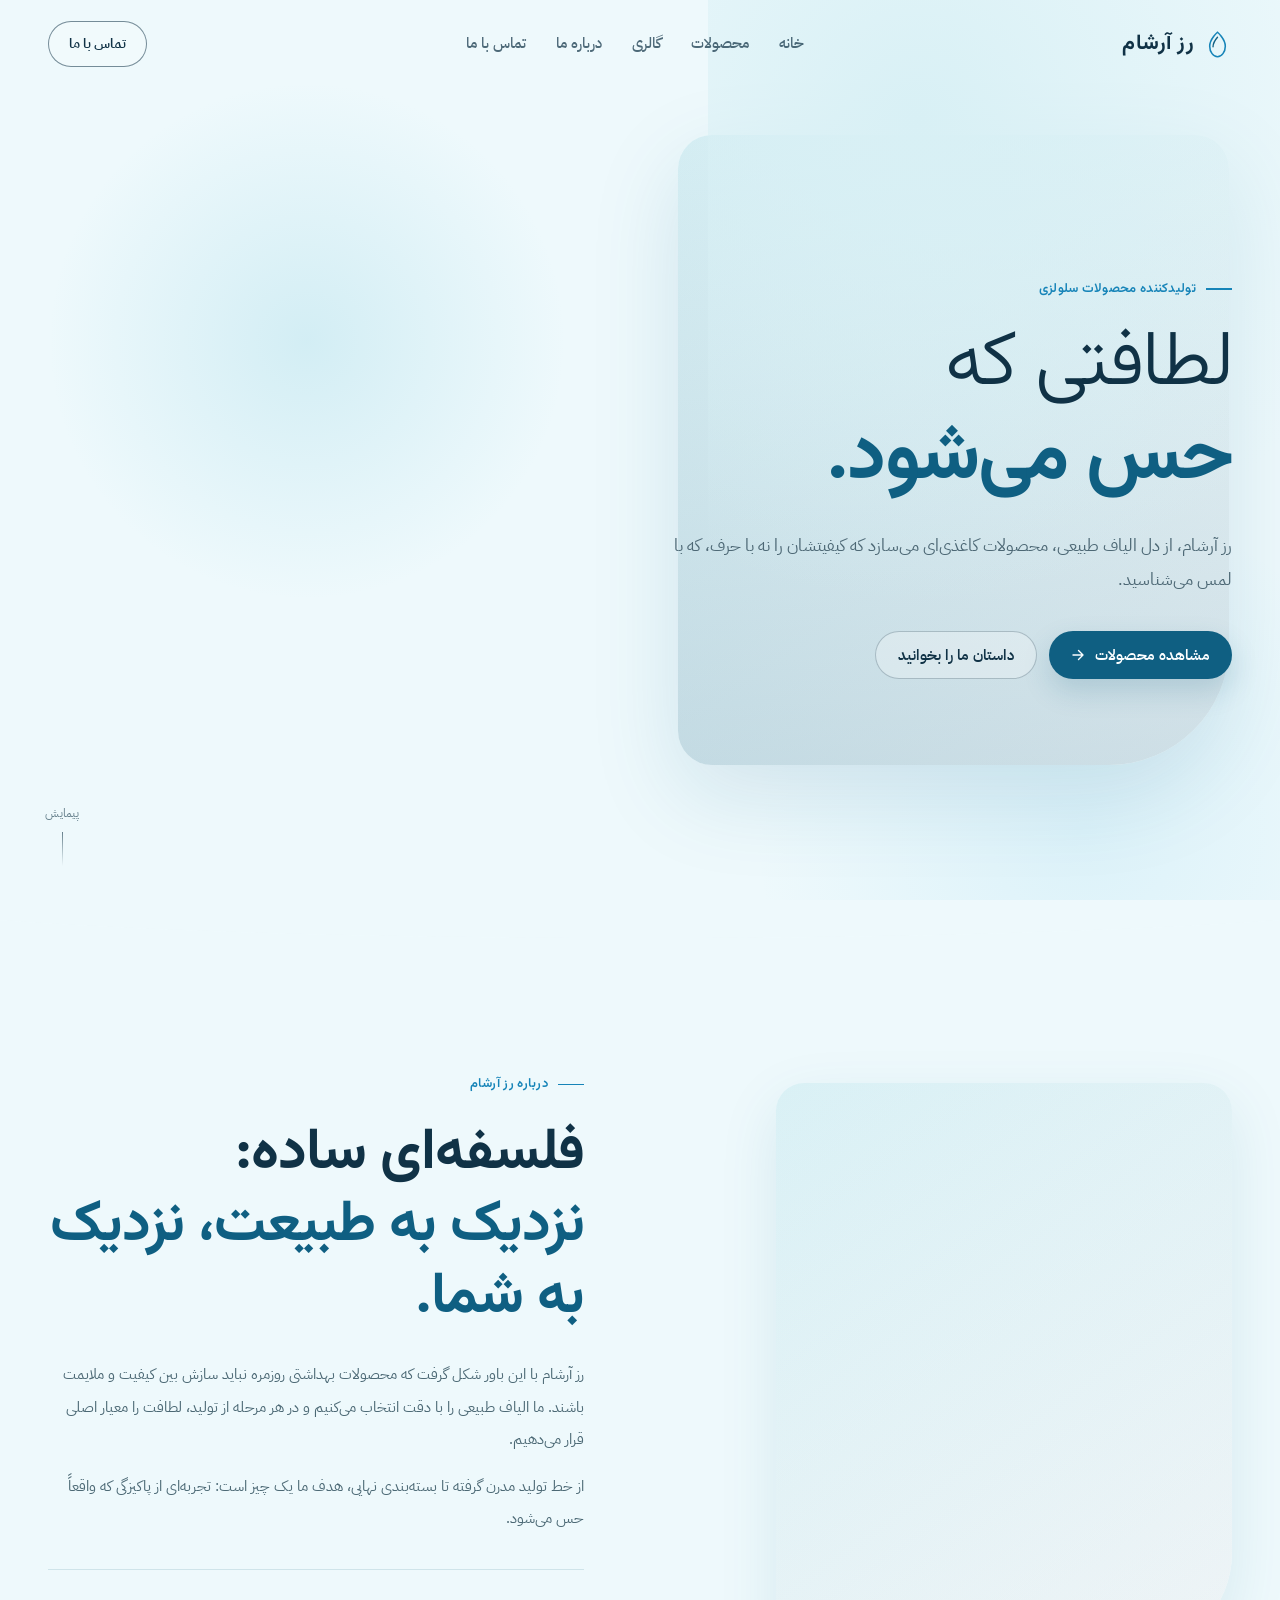
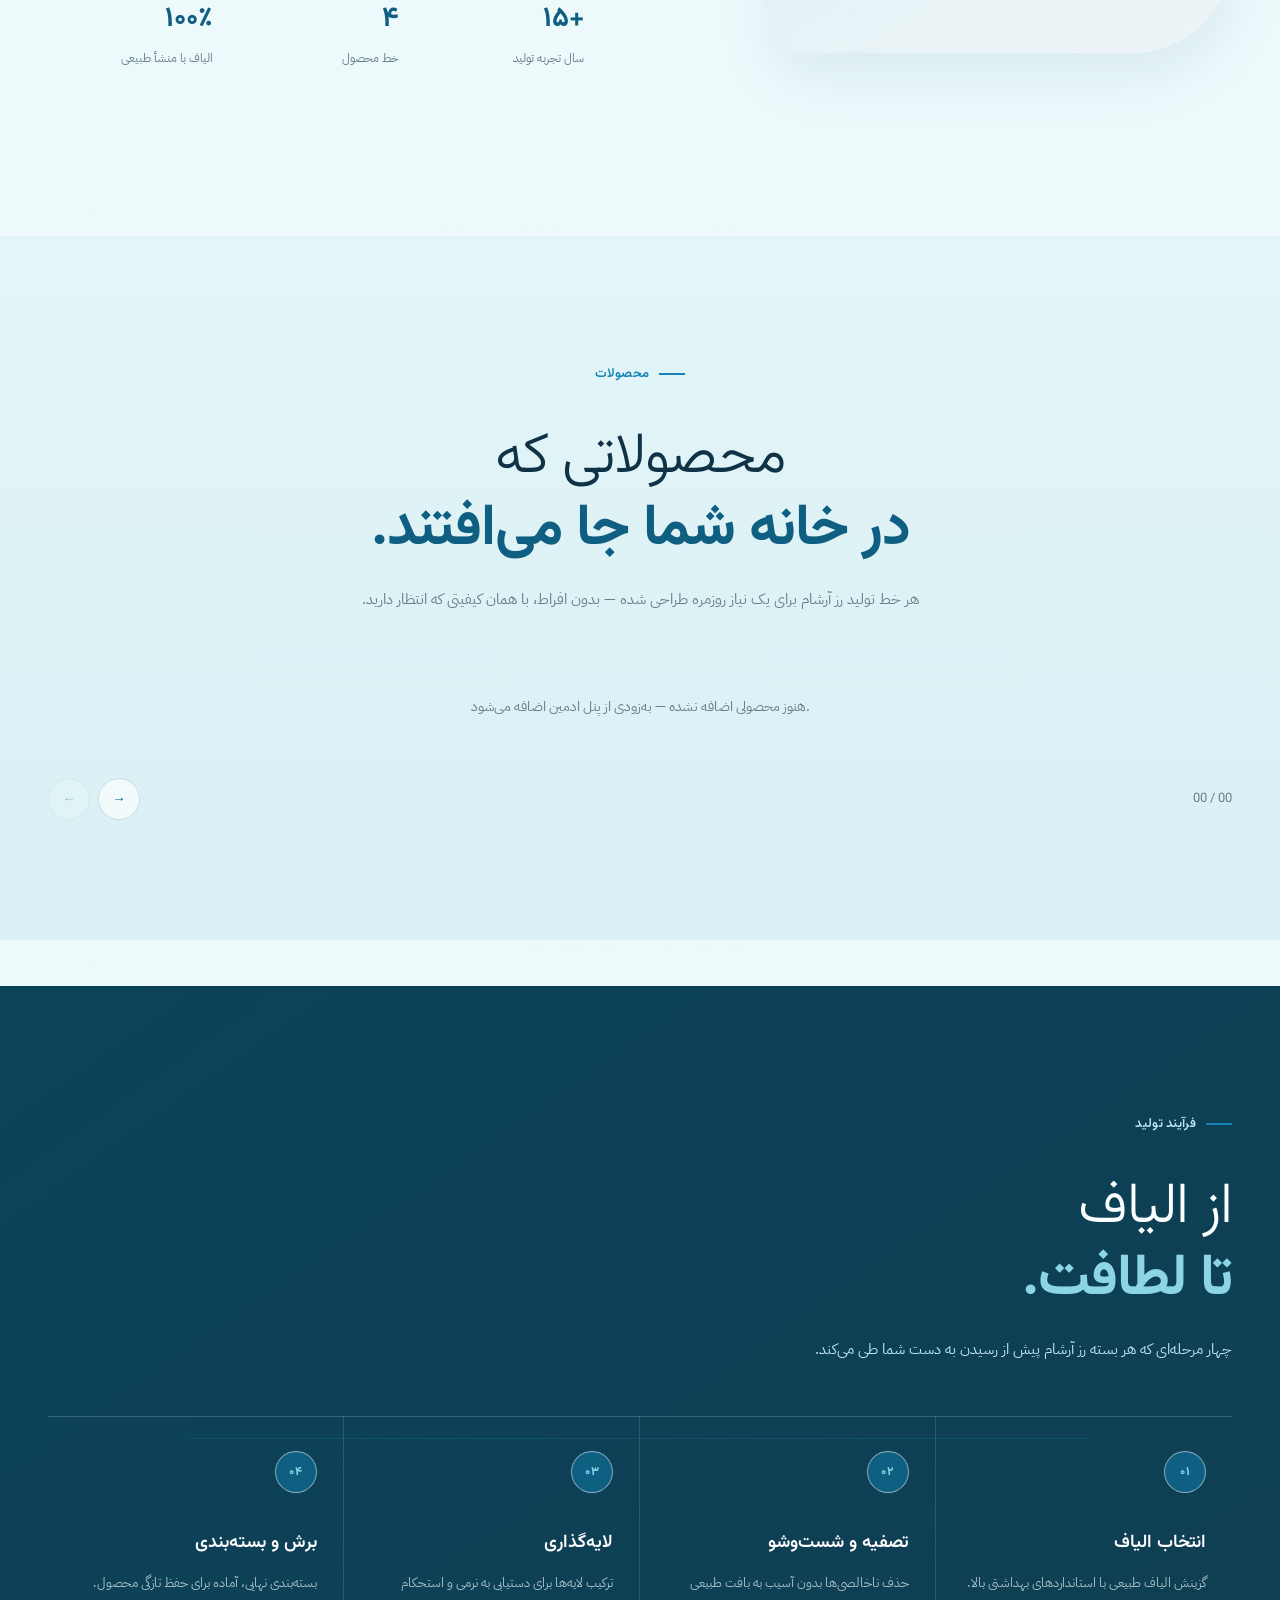
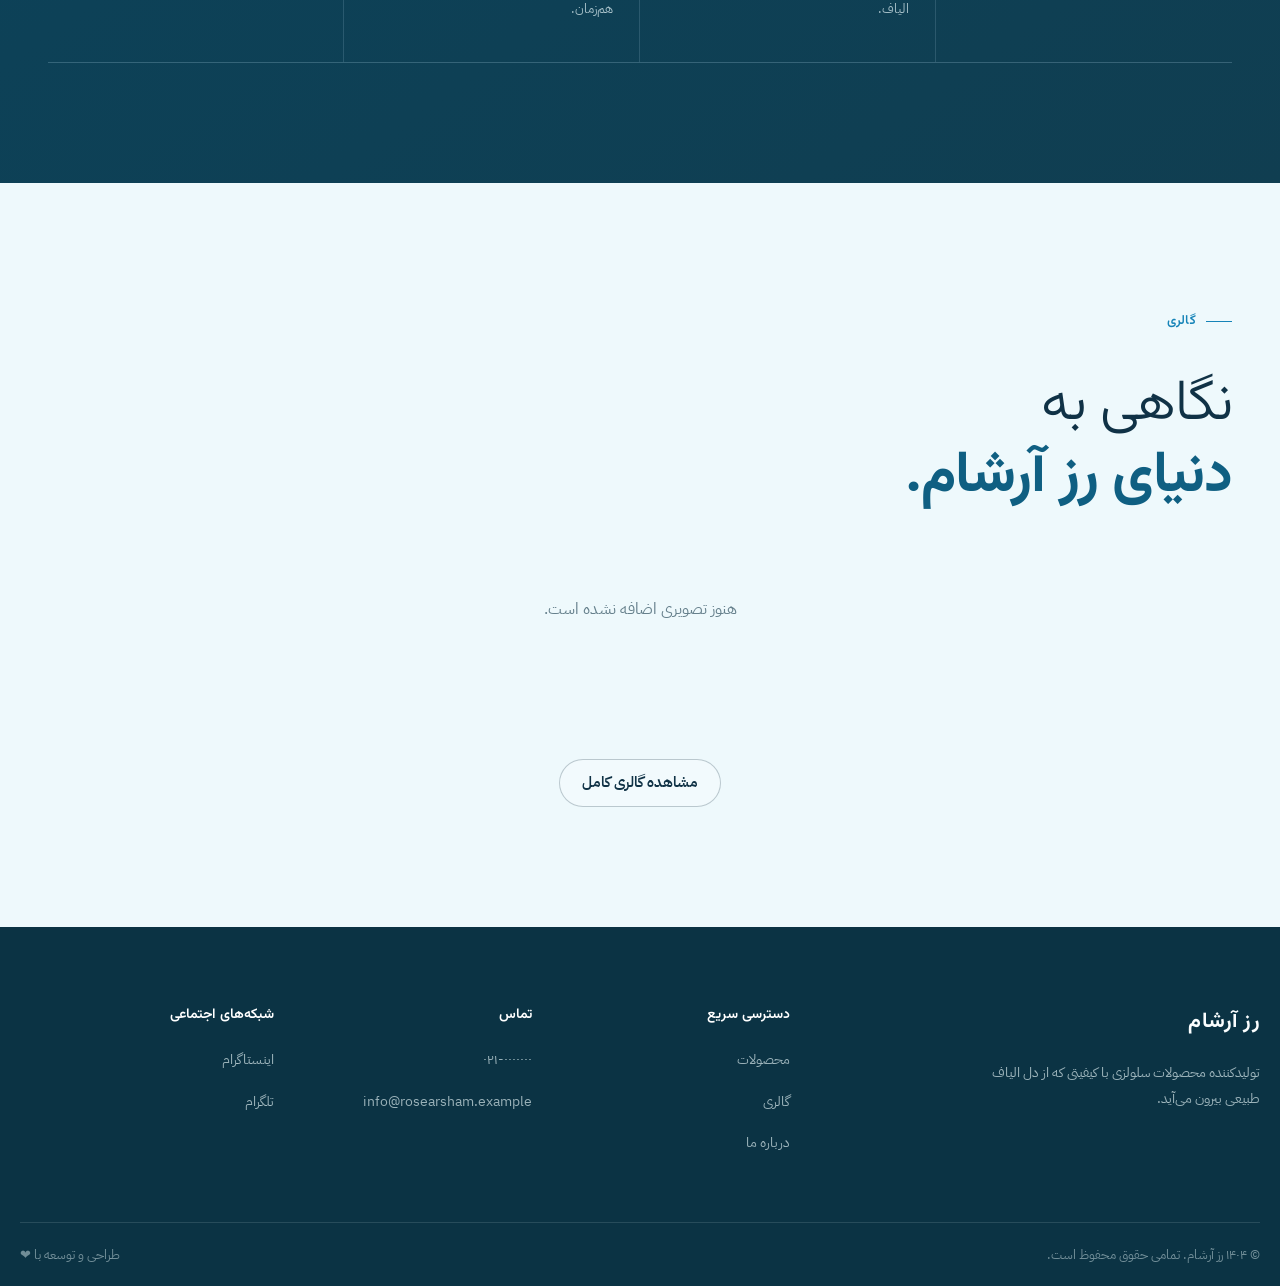
==== commit 8c16baff: "Add files via upload" ====
--- a/index.html
+++ b/index.html
@@ -106,6 +106,13 @@
 <a class="product-link" href="product-detail.html">مشاهده جزئیات ←</a>
 </div>
 </div>
+<div class="product-slider-nav" aria-label="کنترل محصولات">
+  <span class="product-slider-count" id="homeProductCount">01 / 01</span>
+  <div class="product-slider-arrows">
+    <button class="product-slider-arrow" id="homeProductPrev" type="button" aria-label="محصول قبلی">←</button>
+    <button class="product-slider-arrow" id="homeProductNext" type="button" aria-label="محصول بعدی">→</button>
+  </div>
+</div>
 </div>
 </section>
 <svg class="fold-divider" preserveaspectratio="none" style="transform:scaleY(-1)" viewbox="0 0 1200 46"><path d="M0,0 L1200,0 L1200,20 C900,44 300,44 0,20 Z" fill-opacity="1"></path></svg>
@@ -146,7 +153,7 @@
 <span class="eyebrow" data-setting="home.gallery_badge">گالری</span>
 <h2><span data-setting="home.gallery_title">نگاهی به</span><strong data-setting="home.gallery_title_emphasis">دنیای رز آرشام.</strong></h2>
 </div>
-<!-- این بخش بعداً از پنل ادمین و گالری تصاویر (Cloudflare R2 / Images) پر می‌شود -->
+<!-- این بخش بعداً از پنل ادمین و گالری تصاویر (مدیریت تصاویر) پر می‌شود -->
 <div class="gallery-grid reveal" id="homeGalleryGrid">
 <div class="g-item g1" data-label="کارخانه"></div>
 <div class="g-item g2" data-label="محصول"></div>
--- a/style.css
+++ b/style.css
@@ -974,3 +974,245 @@
  .hero-slider{border-radius:0 0 45px 45px}
  .product-slider .product-card{min-height:390px}
 }
+
+/* =========================================================
+   ROSE ARSHAM / FINAL VISUAL SYSTEM
+   Layered override: keeps the existing admin/theme system intact.
+   ========================================================= */
+:root{
+  --bg:#eef9fc;
+  --bg-soft:#e2f4f8;
+  --ink:#103246;
+  --rose:#58bfe5;
+  --rose-deep:#1684b8;
+  --sage:#72c5d9;
+  --sage-deep:#0f5f82;
+  --sage-pale:#d8f0f5;
+  --muted:#66808c;
+  --line:#cfe4ea;
+  --paper:#fbfeff;
+  --shadow-sm:0 8px 28px rgba(15,95,130,.07);
+  --shadow-md:0 20px 60px rgba(15,95,130,.10);
+  --shadow-lg:0 30px 90px rgba(15,95,130,.13);
+  --radius-lg:28px;
+  --radius-md:20px;
+}
+
+body{background:var(--bg);color:var(--ink);}
+::selection{background:rgba(22,132,184,.18);color:var(--ink)}
+.wrap{max-width:1240px;padding-inline:28px}
+
+/* NAV */
+header.site-nav{padding:20px 0}
+header.site-nav.scrolled{background:rgba(238,249,252,.82);backdrop-filter:blur(18px);box-shadow:0 1px 0 rgba(15,95,130,.10)}
+.nav-inner{min-height:48px}
+.logo{font-size:21px;gap:9px}
+.logo-mark{width:29px;height:29px}
+.nav-links{gap:30px}
+.nav-links a{opacity:.72;transition:opacity .2s ease,color .2s ease}
+.nav-links a:hover,.nav-links a.active{opacity:1;color:var(--sage-deep)}
+.nav-cta{border-color:rgba(16,50,70,.55);padding:9px 20px;background:rgba(255,255,255,.22)}
+
+/* HERO */
+.hero{min-height:100svh;padding:120px 0 70px;isolation:isolate}
+.hero::before{content:"";position:absolute;inset:8% auto auto 3%;width:42vw;height:42vw;max-width:620px;max-height:620px;background:radial-gradient(circle,rgba(114,197,217,.22),transparent 68%);z-index:-2;pointer-events:none}
+.hero::after{content:"";position:absolute;right:-12vw;bottom:-22vw;width:55vw;height:55vw;background:radial-gradient(circle,rgba(88,191,229,.12),transparent 66%);z-index:-2;pointer-events:none}
+.hero .wrap{width:100%;justify-content:flex-start;align-items:center}
+.hero-copy{max-width:610px;text-align:right;position:relative;z-index:3}
+.hero-copy .eyebrow{margin-bottom:20px}
+.hero h1{font-size:clamp(48px,6.1vw,82px);line-height:1.15;letter-spacing:-1.8px;font-weight:300}
+.hero h1 strong{margin-top:4px}
+.hero p.lead{margin-top:25px;max-width:560px;font-size:17px;line-height:2;color:#4d6875}
+.hero-actions{justify-content:flex-start;margin-top:34px;gap:12px}
+.btn-primary,.btn-ghost{min-height:48px;display:inline-flex;align-items:center;justify-content:center;gap:10px;border-radius:999px;padding:0 22px;font-weight:600;transition:transform .25s ease,box-shadow .25s ease,background .25s ease,border-color .25s ease}
+.btn-primary{background:var(--sage-deep);box-shadow:0 12px 28px rgba(15,95,130,.18)}
+.btn-primary:hover{transform:translateY(-2px);box-shadow:0 16px 34px rgba(15,95,130,.24)}
+.btn-ghost{border:1px solid rgba(16,50,70,.25);background:rgba(255,255,255,.28)}
+.btn-ghost:hover{transform:translateY(-2px);border-color:var(--sage-deep);background:rgba(255,255,255,.72)}
+.hero-slider{inset:50% 4% auto auto;transform:translateY(-50%);width:min(43vw,560px);height:min(70vh,650px);border-radius:34px 34px 120px 34px;overflow:hidden;box-shadow:var(--shadow-lg);background:linear-gradient(145deg,var(--sage-pale),#fff);z-index:1}
+.hero-slider::after{content:"";position:absolute;inset:0;background:linear-gradient(180deg,rgba(15,95,130,.02),rgba(15,95,130,.20));pointer-events:none;z-index:1}
+.hero-slider .hero-slide{object-fit:cover!important;object-position:center!important;width:100%!important;height:100%!important;border-radius:inherit;animation:none;transform:scale(1.01);transition:opacity .9s ease,transform 5s ease}
+.hero-slider .hero-slide.active{transform:scale(1.05)}
+.hero-slider-dots{bottom:20px;right:24px;transform:none;gap:7px}
+.hero-slider-dots button{width:26px;height:4px;border-radius:99px;background:rgba(255,255,255,.48);transition:width .3s ease,background .3s ease}
+.hero-slider-dots button.active{width:42px;background:#fff}
+.scroll-cue{right:auto;left:28px;bottom:34px}
+
+/* SECTION RHYTHM */
+.section-pad{padding:120px 0}
+.section-sage{background:linear-gradient(180deg,#e3f5f8 0%,#d9f0f4 100%)}
+.section-dark{background:linear-gradient(145deg,#0b435b,#103e51)}
+.section-head{max-width:760px;margin-bottom:52px}
+.section-head.center{margin-inline:auto;text-align:center}
+.section-head h2,.about-copy h2{font-size:clamp(36px,4.5vw,58px);line-height:1.25;letter-spacing:-1px}
+.section-head h2 strong,.about-copy h2 strong{display:block;color:var(--sage-deep);font-weight:700}
+.section-dark .section-head h2 strong{color:#8bd5e6}
+.section-head p{max-width:600px;color:var(--muted);font-size:15px;line-height:2;margin-top:18px}
+
+/* ABOUT */
+.about-grid{grid-template-columns:minmax(0,1.02fr) minmax(0,.98fr);gap:90px;align-items:center}
+.about-frame{height:570px;border-radius:28px 28px 100px 28px;overflow:hidden;background:linear-gradient(145deg,var(--sage-pale),#fff);box-shadow:var(--shadow-md);position:relative}
+.about-frame::after{content:"";position:absolute;inset:0;background:linear-gradient(145deg,rgba(255,255,255,.05),rgba(15,95,130,.10));pointer-events:none}
+.about-frame .managed-site-image{width:100%;height:100%;object-fit:cover}
+.about-copy p{font-size:15px;line-height:2.15;color:#4c6975;margin-bottom:15px}
+.about-stats{margin-top:34px;padding-top:24px;border-top:1px solid var(--line);display:grid;grid-template-columns:repeat(3,1fr);gap:20px}
+.about-stats .num{font-size:28px;font-weight:700;color:var(--sage-deep);font-family:var(--font-display)}
+.about-stats .lbl{font-size:12px;color:var(--muted);margin-top:2px}
+
+/* HOMEPAGE PRODUCT SHOWCASE */
+#products .section-head{margin-bottom:38px}
+.product-slider{position:relative;display:grid!important;grid-auto-flow:column;grid-auto-columns:minmax(320px,1fr);grid-template-rows:1fr;gap:18px;overflow-x:auto;overflow-y:hidden;scroll-snap-type:x mandatory;padding:12px 2px 28px;margin-inline:-2px;scrollbar-width:none}
+.product-slider::-webkit-scrollbar{display:none}
+.product-slider .product-card{position:relative;display:flex;flex-direction:column;flex:unset;min-height:510px;background:rgba(255,255,255,.82);border:1px solid rgba(15,95,130,.10);border-radius:30px;padding:14px 14px 22px;box-shadow:0 14px 45px rgba(15,95,130,.08);overflow:hidden;scroll-snap-align:start;transition:transform .3s ease,box-shadow .3s ease,border-color .3s ease}
+.product-slider .product-card:hover{transform:translateY(-5px);box-shadow:0 22px 55px rgba(15,95,130,.13);border-color:rgba(15,95,130,.18)}
+.product-slider .card-thumb{height:305px;aspect-ratio:auto;border-radius:22px;margin-bottom:20px;background:linear-gradient(145deg,#f7fdff,#d8eff5);overflow:hidden;position:relative}
+.product-slider .card-thumb::after{content:"";position:absolute;inset:auto 0 0;height:28%;background:linear-gradient(transparent,rgba(15,95,130,.08));pointer-events:none}
+.product-slider .card-thumb img{width:100%;height:100%;object-fit:contain;padding:24px;transition:transform .45s ease}
+.product-slider .product-card:hover .card-thumb img{transform:scale(1.045)}
+.product-slider h3{font-size:20px;line-height:1.5;margin:0 6px 5px}
+.product-slider p{font-size:13.5px;line-height:1.9;margin:0 6px;color:var(--muted);min-height:52px}
+.product-slider .product-link{margin:16px 6px 0;padding-top:14px;border-top:1px solid var(--line);font-size:13px;font-weight:600;color:var(--sage-deep);margin-top:auto}
+.product-slider-nav{display:flex;align-items:center;justify-content:space-between;margin-top:0}
+.product-slider-count{font-family:var(--font-display);font-size:13px;color:var(--muted);direction:ltr}
+.product-slider-arrows{display:flex;gap:8px;direction:ltr}
+.product-slider-arrow{width:42px;height:42px;border-radius:50%;border:1px solid rgba(15,95,130,.18);background:rgba(255,255,255,.65);color:var(--sage-deep);cursor:pointer;display:grid;place-items:center;transition:.25s ease}
+.product-slider-arrow:hover{background:var(--sage-deep);color:#fff;transform:translateY(-2px)}
+
+/* PROCESS */
+.process-list{display:grid;grid-template-columns:repeat(4,1fr);border-top:1px solid rgba(191,227,245,.22);border-bottom:1px solid rgba(191,227,245,.22)}
+.process-item{padding:34px 26px 38px;min-height:245px;border-inline-start:1px solid rgba(191,227,245,.16);position:relative}
+.process-item:first-child{border-inline-start:0}
+.process-num{font-size:12px;letter-spacing:1px;color:#8bd5e6;margin-bottom:34px;font-family:var(--font-display)}
+.process-item h3{font-size:18px;color:#fff;margin-bottom:10px}
+.process-item p{font-size:13px;line-height:2;color:rgba(235,249,252,.68)}
+.process-item::after{content:"";position:absolute;top:-1px;right:0;left:100%;height:2px;background:#8bd5e6;transform:scaleX(0);transform-origin:right;transition:transform .4s ease}
+.process-item:hover::after{transform:scaleX(1)}
+
+/* GALLERY */
+.gallery-grid{gap:14px;grid-auto-rows:150px}
+.gallery-grid .g-item{border-radius:18px;overflow:hidden;background:linear-gradient(145deg,var(--sage-pale),#fff);position:relative;transition:transform .35s ease,box-shadow .35s ease}
+.gallery-grid .g-item::after{content:attr(data-label);position:absolute;inset:auto 12px 12px auto;padding:5px 10px;border-radius:999px;background:rgba(255,255,255,.82);backdrop-filter:blur(8px);font-size:10px;color:var(--ink);opacity:0;transform:translateY(6px);transition:.3s ease}
+.gallery-grid .g-item:hover{transform:translateY(-4px);box-shadow:var(--shadow-sm)}
+.gallery-grid .g-item:hover::after{opacity:1;transform:none}
+
+/* INNER PAGE HERO */
+.page-hero{padding:170px 0 75px;background:radial-gradient(circle at 15% 20%,rgba(114,197,217,.18),transparent 35%)}
+.breadcrumb{font-size:12px;margin-bottom:24px}
+.page-hero h1{font-size:clamp(40px,5vw,64px);letter-spacing:-1px}
+.page-hero p{font-size:15px;line-height:2;color:var(--muted)}
+
+/* FULL CATALOG */
+.product-grid.full{grid-template-columns:repeat(3,1fr);gap:22px}
+.product-grid.full .product-card{background:rgba(255,255,255,.75);border:1px solid var(--line);border-radius:24px;padding:14px;box-shadow:var(--shadow-sm);transition:.3s ease;display:flex;flex-direction:column}
+.product-grid.full .product-card:hover{transform:translateY(-5px);box-shadow:var(--shadow-md);border-color:rgba(15,95,130,.18)}
+.product-grid.full .card-thumb{aspect-ratio:1.18;margin-bottom:18px;border-radius:18px;overflow:hidden;background:linear-gradient(145deg,#f7fdff,#d9eff5)}
+.product-grid.full .card-thumb img{width:100%;height:100%;object-fit:contain;padding:24px}
+.product-grid.full h3{font-size:18px;margin:0 4px 5px}
+.product-grid.full p{font-size:13px;color:var(--muted);line-height:1.9;margin:0 4px;min-height:50px}
+.product-grid.full .product-link{margin-top:auto;padding:14px 4px 2px;color:var(--sage-deep);font-size:12.5px;font-weight:600}
+.filter-tabs{gap:8px;margin-bottom:34px}
+.filter-tab{background:rgba(255,255,255,.6);border-color:var(--line);padding:9px 17px}
+.filter-tab.active{box-shadow:0 7px 20px rgba(15,95,130,.12)}
+
+/* DETAIL */
+.detail-grid{grid-template-columns:minmax(0,1.03fr) minmax(0,.97fr);gap:80px}
+.detail-media{border-radius:28px 28px 90px 28px;background:linear-gradient(145deg,#d8f0f5,#fff);box-shadow:var(--shadow-md);overflow:hidden}
+.detail-media::after{display:none}
+.detail-copy h1{font-size:clamp(34px,4vw,52px);line-height:1.25;letter-spacing:-.8px}
+.detail-copy .desc{font-size:15px;line-height:2;color:var(--muted)}
+.feature-list{gap:12px}
+.feature-list li{padding:12px 0;border-bottom:1px solid rgba(15,95,130,.08);font-size:14px}
+.variant-row{border-top-color:var(--line)}
+
+/* CONTACT / ABOUT INNER */
+.value-grid{gap:18px}
+.value-card{padding:28px 24px;border-radius:22px;background:rgba(255,255,255,.72);box-shadow:var(--shadow-sm);transition:.3s ease}
+.value-card:hover{transform:translateY(-4px);box-shadow:var(--shadow-md)}
+.timeline-row{padding:28px 0}
+.contact-grid{gap:40px}
+.contact-info-card{background:linear-gradient(145deg,#d8f0f5,#eaf8fb);border-radius:26px;padding:34px;box-shadow:var(--shadow-sm)}
+.map-placeholder{border-radius:26px!important;border:1px solid var(--line)!important;background:linear-gradient(145deg,#f7fdff,#dff3f7)!important;overflow:hidden}
+
+/* FOOTER */
+footer{background:#0b3344;color:#eaf8fb;margin-top:0}
+.footer-top{padding:76px 0 52px;grid-template-columns:1.5fr .75fr .75fr .9fr;gap:46px}
+.footer-brand p,.footer-col li,.footer-col a{color:rgba(234,248,251,.64)}
+.footer-col h4{color:#fff;margin-bottom:16px}
+.footer-col a:hover{color:#fff}
+.footer-bottom{border-top:1px solid rgba(234,248,251,.12);padding:20px 0;color:rgba(234,248,251,.46)}
+
+/* REVEAL */
+.reveal{opacity:0;transform:translateY(18px);transition:opacity .7s ease,transform .7s ease}
+.reveal.in{opacity:1;transform:none}
+
+/* MOBILE */
+@media(max-width:1050px){
+  .nav-links{gap:20px}
+  .hero-slider{width:43vw;height:60vh}
+  .about-grid{gap:50px}
+  .product-grid.full{grid-template-columns:repeat(2,1fr)}
+  .footer-top{grid-template-columns:1.3fr 1fr 1fr}
+}
+@media(max-width:820px){
+  .wrap{padding-inline:20px}
+  header.site-nav{padding:14px 0}
+  .nav-links{position:absolute;top:calc(100% + 8px);right:20px;left:20px;display:none;flex-direction:column;gap:2px;padding:10px;background:rgba(251,254,255,.96);backdrop-filter:blur(18px);border:1px solid var(--line);border-radius:20px;box-shadow:var(--shadow-md)}
+  .nav-links.open{display:flex}
+  .nav-links a{padding:11px 12px;width:100%;border-radius:12px}
+  .nav-links a:hover{background:var(--sage-pale)}
+  .nav-toggle{display:flex}
+  .hero{min-height:auto;padding:110px 0 60px}
+  .hero .wrap{display:flex;flex-direction:column;align-items:stretch}
+  .hero-copy{max-width:none;text-align:center}
+  .hero-copy .eyebrow{justify-content:center}
+  .hero p.lead{margin-inline:auto}
+  .hero-actions{justify-content:center}
+  .hero-slider{position:relative;inset:auto;transform:none;order:2;width:100%;height:min(68vw,480px);margin-top:46px;border-radius:26px 26px 76px 26px}
+  .scroll-cue{display:none}
+  .about-grid,.detail-grid{grid-template-columns:1fr;gap:44px}
+  .about-frame{height:min(75vw,520px)}
+  .process-list{grid-template-columns:1fr 1fr}
+  .process-item:nth-child(3){border-inline-start:0;border-top:1px solid rgba(191,227,245,.16)}
+  .process-item:nth-child(4){border-top:1px solid rgba(191,227,245,.16)}
+  .footer-top{grid-template-columns:1fr 1fr}
+}
+@media(max-width:600px){
+  .wrap{padding-inline:16px}
+  .section-pad{padding:84px 0}
+  .hero{padding-top:100px}
+  .hero h1{font-size:clamp(42px,13vw,62px);letter-spacing:-1.2px}
+  .hero p.lead{font-size:15px}
+  .hero-actions{flex-direction:column;align-items:stretch}
+  .hero-actions a{width:100%}
+  .hero-slider{height:72vw;min-height:300px;max-height:430px;margin-top:34px}
+  .section-head h2,.about-copy h2{font-size:clamp(32px,9vw,46px)}
+  .about-stats{grid-template-columns:1fr 1fr}
+  .about-stats>div:last-child{grid-column:1/-1}
+  .product-slider{grid-auto-columns:minmax(78vw,1fr);gap:12px}
+  .product-slider .product-card{min-height:470px}
+  .product-slider .card-thumb{height:275px}
+  .product-grid.full{grid-template-columns:1fr}
+  .process-list{grid-template-columns:1fr}
+  .process-item,.process-item:nth-child(3),.process-item:nth-child(4){border-inline-start:0;border-top:1px solid rgba(191,227,245,.16)}
+  .process-item:first-child{border-top:0}
+  .gallery-grid{grid-template-columns:1fr 1fr;grid-auto-rows:130px}
+  .gallery-grid .g-item.g1,.gallery-grid .g-item.g2,.gallery-grid .g-item.g3,.gallery-grid .g-item.g4,.gallery-grid .g-item.g5,.gallery-grid .g-item.g6{grid-column:span 1;grid-row:span 2}
+  .gallery-grid .g-item:nth-child(3n+1){grid-column:span 2}
+  .page-hero{padding:130px 0 60px}
+  .footer-top{grid-template-columns:1fr;gap:30px;padding-top:58px}
+}
+@media(prefers-reduced-motion:reduce){.reveal{opacity:1;transform:none}.product-slider .product-card,.btn-primary,.btn-ghost{transition:none!important}}
+
+.card-thumb-empty{width:100%;height:100%;display:grid;place-items:center;color:var(--sage-deep);font-family:var(--font-display);font-size:24px;font-weight:700;background:radial-gradient(circle at 50% 38%,rgba(114,197,217,.24),transparent 38%),linear-gradient(145deg,#f7fdff,#d9eff5)}
+.product-slider{direction:ltr}
+.product-slider .product-card{direction:rtl}
+.product-slider-nav{direction:rtl}
+.product-slider-arrow:disabled{opacity:.35;cursor:not-allowed;transform:none!important;background:rgba(255,255,255,.45)}
+@media(max-width:600px){.product-slider-nav{margin-top:4px}.product-slider-count{font-size:12px}.product-slider-arrow{width:40px;height:40px}}
+
+.card-thumb-empty{width:100%;height:100%;display:grid;place-items:center;color:var(--sage-deep);font-family:var(--font-display);font-size:24px;font-weight:700;background:radial-gradient(circle at 50% 38%,rgba(114,197,217,.24),transparent 38%),linear-gradient(145deg,#f7fdff,#d9eff5)}
+.product-slider{direction:ltr}
+.product-slider .product-card{direction:rtl}
+.product-slider-nav{direction:rtl}
+.product-slider-arrow:disabled{opacity:.35;cursor:not-allowed;transform:none!important;background:rgba(255,255,255,.45)}
+@media(max-width:600px){.product-slider-nav{margin-top:4px}.product-slider-count{font-size:12px}.product-slider-arrow{width:40px;height:40px}}
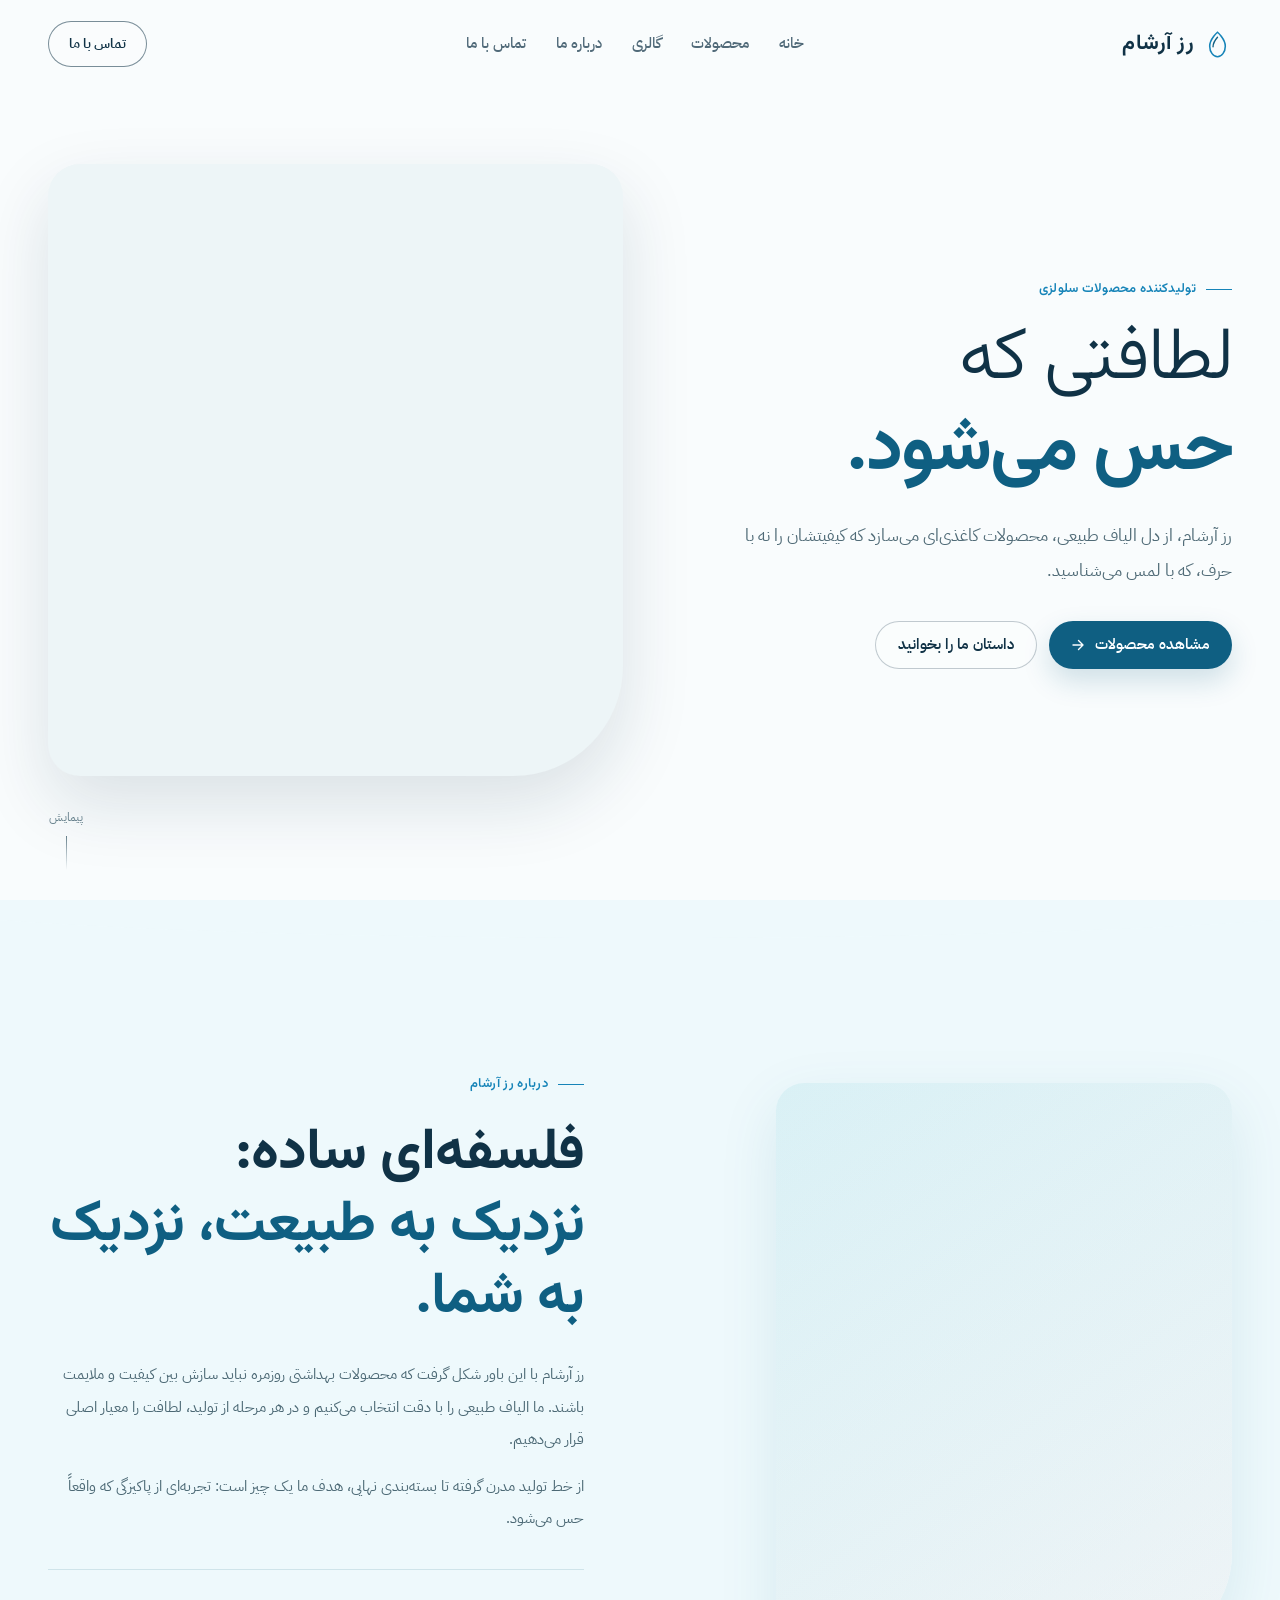
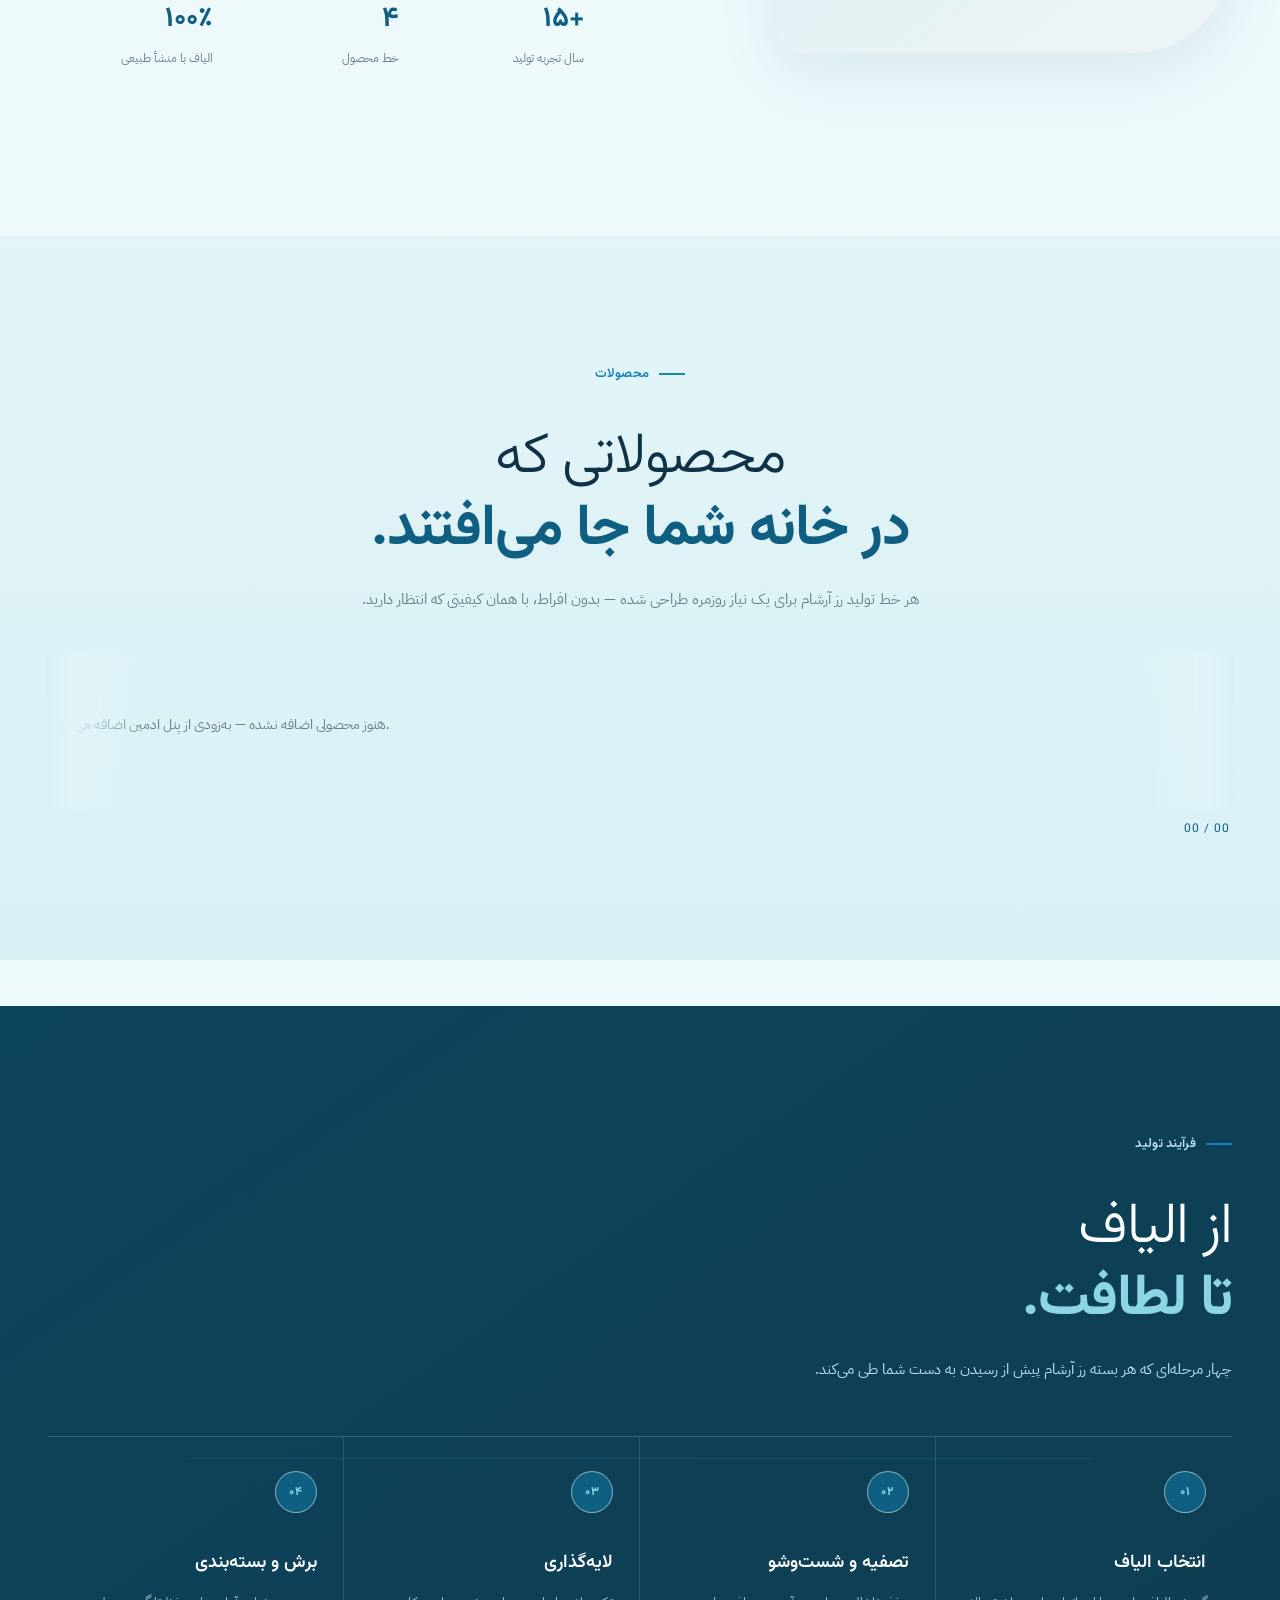
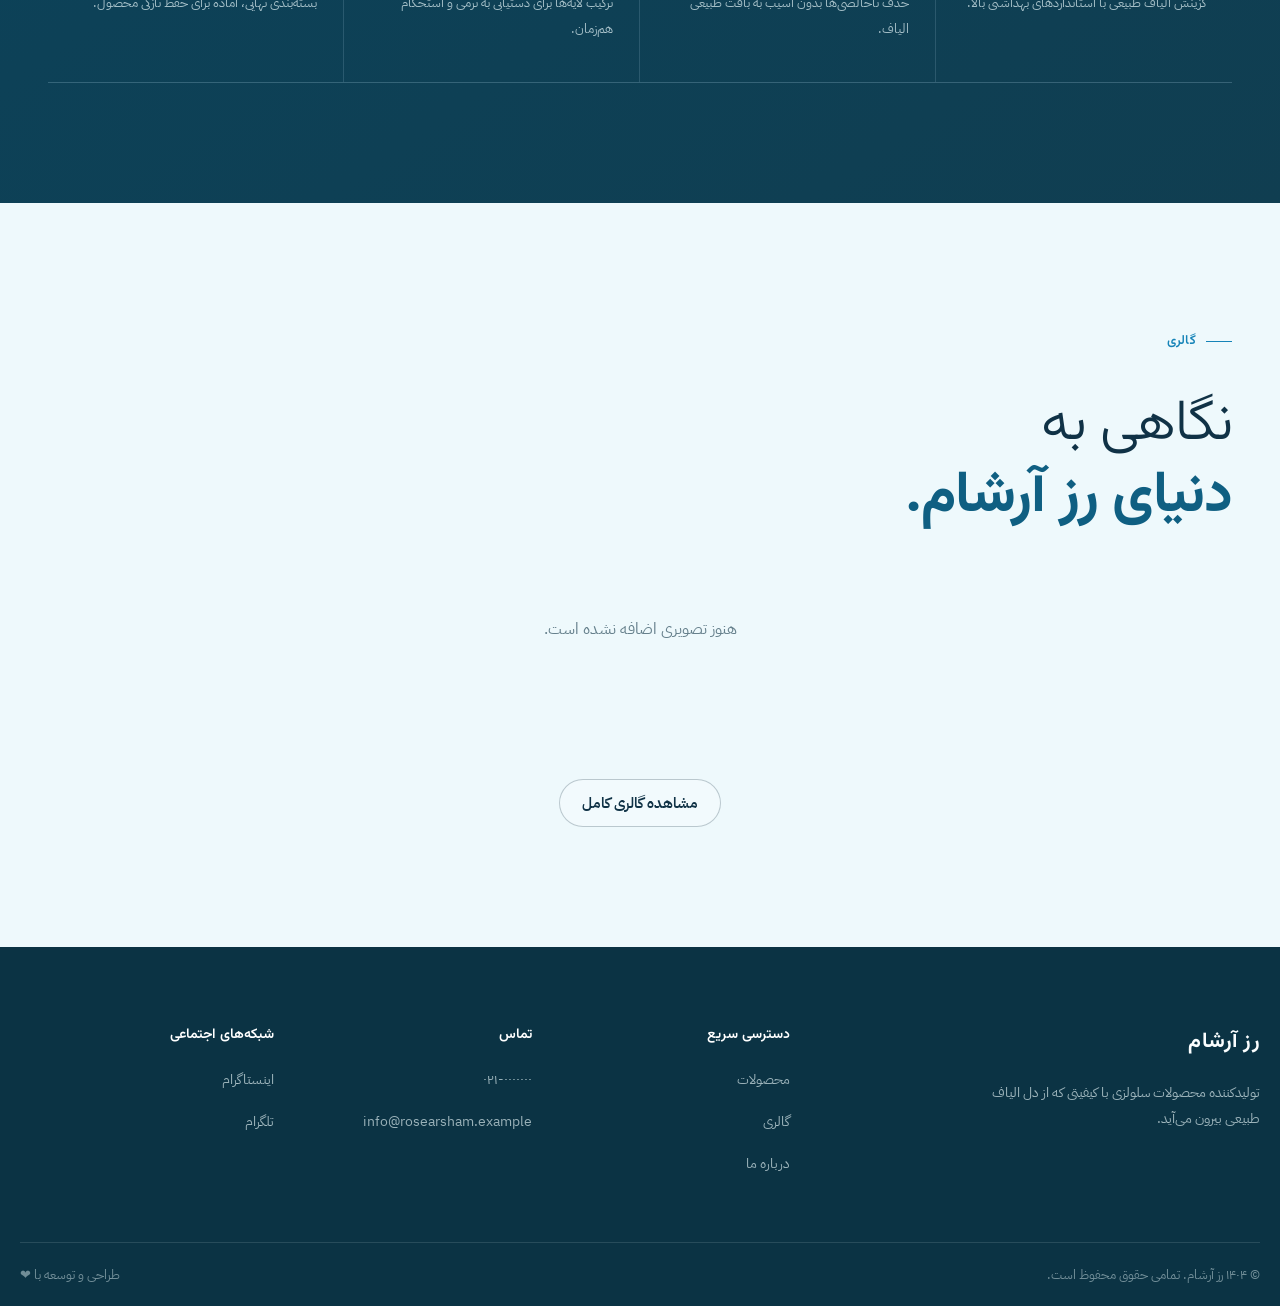
==== commit 7d854966: "Add files via upload" ====
--- a/index.html
+++ b/index.html
@@ -30,14 +30,15 @@
 </div>
 </header>
 <section class="hero" id="hero">
+<div class="wrap hero-layout">
+<div class="hero-media">
 <div class="hero-slider" id="heroSlider">
 <img class="managed-site-image managed-hero-image hero-slide" data-media="home.hero" alt="" aria-hidden="true">
 <img class="managed-site-image managed-hero-image hero-slide" data-media="home.hero_slide_2" alt="" aria-hidden="true">
 <img class="managed-site-image managed-hero-image hero-slide" data-media="home.hero_slide_3" alt="" aria-hidden="true">
 <div class="hero-slider-dots" id="heroSliderDots"></div>
 </div>
-<div class="hero-bg-blob"></div>
-<div class="wrap">
+</div>
 <div class="hero-copy">
 <span class="eyebrow">تولیدکننده محصولات سلولزی</span>
 <h1 id="heroTitle"><span data-setting="home.hero_title">لطافتی که</span><strong data-setting="home.hero_title_emphasis">حس می‌شود.</strong></h1>
@@ -50,7 +51,6 @@
 <a class="btn-ghost" data-setting="home.hero_about_cta" href="about.html">داستان ما را بخوانید</a>
 </div>
 </div>
-
 </div>
 <div class="scroll-cue"><span>پیمایش</span><span class="line"></span></div>
 </section>
@@ -80,7 +80,8 @@
 <p data-setting="home.products_description" style="margin-inline:auto;">هر خط تولید رز آرشام برای یک نیاز روزمره طراحی شده — بدون افراط، با همان کیفیتی که انتظار دارید.</p>
 </div>
 <!-- این بخش بعداً از پنل ادمین و جدول محصولات (D1) پر می‌شود -->
-<div class="product-slider reveal" id="homeProductGrid">
+<div class="product-slider-viewport reveal" id="homeProductViewport">
+<div class="product-slider" id="homeProductGrid">
 <div class="product-card">
 <svg class="product-icon" fill="none" viewbox="0 0 46 46"><rect height="30" rx="3" stroke="#1684B8" stroke-width="1.3" width="26" x="10" y="8"></rect><path d="M15 18H31M15 24H31M15 30H24" stroke="#0F5F82" stroke-linecap="round" stroke-width="1.2"></path></svg>
 <h3>دستمال کاغذی صورت</h3>
@@ -104,6 +105,7 @@
 <h3>دستمال سفره</h3>
 <p>طرح‌های ساده و شیک، مناسب پذیرایی.</p>
 <a class="product-link" href="product-detail.html">مشاهده جزئیات ←</a>
+</div>
 </div>
 </div>
 <div class="product-slider-nav" aria-label="کنترل محصولات">
--- a/style.css
+++ b/style.css
@@ -1216,3 +1216,280 @@
 .product-slider-nav{direction:rtl}
 .product-slider-arrow:disabled{opacity:.35;cursor:not-allowed;transform:none!important;background:rgba(255,255,255,.45)}
 @media(max-width:600px){.product-slider-nav{margin-top:4px}.product-slider-count{font-size:12px}.product-slider-arrow{width:40px;height:40px}}
+
+/* =========================================================
+   FINAL HOMEPAGE REFINEMENT - clean hero + cinematic carousel
+   ========================================================= */
+
+/* Remove decorative blue glows from the hero completely. */
+.hero::before,
+.hero::after,
+.hero-bg-blob{display:none !important;}
+
+.hero{
+  min-height:100svh;
+  padding:112px 0 72px;
+  background:#f9fcfd;
+}
+
+.hero-layout{
+  width:100%;
+  display:grid !important;
+  grid-template-columns:minmax(0,1.05fr) minmax(0,.95fr);
+  gap:clamp(54px,7vw,110px);
+  align-items:center;
+  direction:ltr;
+}
+
+.hero-media{
+  min-width:0;
+  direction:rtl;
+  order:1;
+}
+
+.hero-copy{
+  min-width:0;
+  max-width:600px;
+  justify-self:end;
+  text-align:right;
+  direction:rtl;
+  order:2;
+}
+
+.hero-copy .eyebrow{margin-bottom:18px;}
+.hero h1{
+  font-size:clamp(46px,5.8vw,78px);
+  line-height:1.13;
+  letter-spacing:-1.9px;
+}
+.hero h1 strong{margin-top:7px;}
+.hero p.lead{
+  max-width:540px;
+  margin-top:25px;
+  font-size:17px;
+  line-height:2.05;
+  color:#506b77;
+}
+.hero-actions{justify-content:flex-start;margin-top:32px;}
+
+.hero-slider{
+  position:relative !important;
+  inset:auto !important;
+  transform:none !important;
+  width:100% !important;
+  height:clamp(440px,68vh,650px) !important;
+  max-height:650px;
+  border-radius:32px 32px 110px 32px;
+  overflow:hidden;
+  background:#edf5f7;
+  box-shadow:0 28px 70px rgba(16,50,70,.13);
+  z-index:1;
+}
+.hero-slider::after{display:none !important;}
+.hero-slider .hero-slide{
+  position:absolute !important;
+  inset:0;
+  width:100% !important;
+  height:100% !important;
+  object-fit:cover !important;
+  object-position:center !important;
+  border-radius:inherit;
+  opacity:0;
+  transform:scale(1.015);
+  transition:opacity 900ms ease,transform 6000ms ease;
+}
+.hero-slider .hero-slide.active{
+  opacity:1;
+  transform:scale(1.055);
+}
+.hero-slider-dots{
+  right:24px;
+  bottom:22px;
+  transform:none;
+  gap:7px;
+}
+.hero-slider-dots button{
+  width:24px;
+  height:4px;
+  border-radius:99px;
+  border:0;
+  padding:0;
+  background:rgba(255,255,255,.55);
+  transition:width .3s ease,background .3s ease;
+}
+.hero-slider-dots button.active{width:42px;background:#fff;}
+
+.scroll-cue{right:auto;left:32px;bottom:30px;}
+
+/* Product section: viewport owns the fade, track owns movement. */
+.product-slider-viewport{
+  position:relative;
+  overflow:hidden;
+  isolation:isolate;
+  margin-inline:-1px;
+  padding:20px 0 34px;
+}
+.product-slider-viewport::before,
+.product-slider-viewport::after{
+  content:"";
+  position:absolute;
+  top:0;
+  bottom:0;
+  width:clamp(38px,8vw,130px);
+  z-index:5;
+  pointer-events:none;
+}
+.product-slider-viewport::before{
+  left:0;
+  background:linear-gradient(90deg,var(--sage-pale) 0%,rgba(225,245,248,.94) 25%,rgba(225,245,248,0) 100%);
+}
+.product-slider-viewport::after{
+  right:0;
+  background:linear-gradient(270deg,var(--sage-pale) 0%,rgba(225,245,248,.94) 25%,rgba(225,245,248,0) 100%);
+}
+.product-slider{
+  display:flex !important;
+  flex-wrap:nowrap !important;
+  gap:24px;
+  overflow:visible !important;
+  padding:10px 0 8px;
+  direction:ltr;
+  will-change:transform;
+  transform:translate3d(0,0,0);
+}
+.product-slider .product-card{
+  flex:0 0 calc((100% - 48px)/3);
+  min-height:470px;
+  display:flex;
+  flex-direction:column;
+  direction:rtl;
+  text-align:right;
+  padding:18px;
+  border:1px solid rgba(15,95,130,.09);
+  border-radius:28px;
+  background:rgba(255,255,255,.96);
+  box-shadow:0 18px 45px rgba(15,95,130,.075);
+  transition:transform .35s ease,box-shadow .35s ease,border-color .35s ease;
+}
+.product-slider .product-card:hover{
+  transform:translateY(-7px);
+  box-shadow:0 26px 60px rgba(15,95,130,.12);
+  border-color:rgba(15,95,130,.15);
+}
+.product-slider .card-thumb{
+  height:280px;
+  flex:0 0 280px;
+  margin-bottom:20px;
+  border-radius:21px;
+  background:#f3f8f9;
+  overflow:hidden;
+}
+.product-slider .card-thumb img{
+  width:100%;
+  height:100%;
+  object-fit:contain;
+  padding:20px;
+  transition:transform .7s cubic-bezier(.2,.8,.2,1);
+}
+.product-slider .product-card:hover .card-thumb img{transform:scale(1.045);}
+.product-slider .product-card h3{font-size:19px;margin-bottom:6px;}
+.product-slider .product-card p{font-size:14px;line-height:1.9;margin-bottom:14px;color:var(--muted);}
+.product-slider .product-link{margin-top:auto;}
+.product-slider-nav{
+  position:relative;
+  z-index:8;
+  display:flex;
+  align-items:center;
+  justify-content:space-between;
+  gap:20px;
+  margin-top:8px;
+  padding-inline:2px;
+}
+.product-slider-count{
+  font-family:var(--font-display);
+  font-size:12px;
+  letter-spacing:.08em;
+  color:var(--sage-deep);
+  direction:ltr;
+}
+.product-slider-arrows{display:flex;gap:8px;direction:ltr;}
+.product-slider-arrow{
+  width:42px;
+  height:42px;
+  display:grid;
+  place-items:center;
+  border:1px solid rgba(15,95,130,.16);
+  border-radius:50%;
+  background:rgba(255,255,255,.72);
+  color:var(--sage-deep);
+  cursor:pointer;
+  transition:transform .25s ease,background .25s ease,border-color .25s ease;
+}
+.product-slider-arrow:hover{transform:translateY(-2px);background:#fff;border-color:rgba(15,95,130,.35);}
+
+@media (max-width:1050px){
+  .hero-layout{gap:52px;}
+  .hero-slider{height:min(62vh,570px) !important;}
+  .product-slider .product-card{flex-basis:calc((100% - 24px)/2);}
+}
+
+@media (max-width:760px){
+  .hero{
+    min-height:auto;
+    padding:100px 0 68px;
+  }
+  .hero-layout{
+    display:flex !important;
+    flex-direction:column;
+    gap:34px;
+    align-items:stretch;
+    direction:rtl;
+  }
+  .hero-copy{
+    width:100%;
+    max-width:none;
+    text-align:right;
+    order:1;
+  }
+  .hero-media{
+    width:100%;
+    order:2;
+  }
+  .hero h1{font-size:clamp(40px,12vw,58px);}
+  .hero p.lead{font-size:15px;line-height:2;max-width:100%;}
+  .hero-actions{flex-wrap:wrap;justify-content:flex-start;gap:10px;margin-top:26px;}
+  .hero-actions .btn-primary,.hero-actions .btn-ghost{min-height:46px;}
+  .hero-slider{
+    height:min(78vw,480px) !important;
+    min-height:330px;
+    border-radius:24px 24px 74px 24px;
+  }
+  .scroll-cue{display:none;}
+
+  .product-slider-viewport{margin-inline:-20px;padding-inline:20px;}
+  .product-slider-viewport::before{left:20px;}
+  .product-slider-viewport::after{right:20px;}
+  .product-slider{gap:16px;}
+  .product-slider .product-card{
+    flex-basis:calc(100vw - 76px);
+    min-height:420px;
+  }
+  .product-slider .card-thumb{height:230px;flex-basis:230px;}
+  .product-slider-nav{margin-top:4px;}
+}
+
+@media (max-width:430px){
+  .hero{padding-top:90px;}
+  .hero-copy .eyebrow{font-size:11px;}
+  .hero h1{font-size:40px;letter-spacing:-1px;}
+  .hero-actions{align-items:stretch;}
+  .hero-actions .btn-primary,.hero-actions .btn-ghost{font-size:13px;padding-inline:17px;}
+  .hero-slider{min-height:300px !important;height:80vw !important;}
+  .product-slider .product-card{flex-basis:calc(100vw - 72px);}
+}
+
+@media (prefers-reduced-motion:reduce){
+  .hero-slider .hero-slide{transition:none !important;transform:none !important;}
+  .product-slider .product-card,
+  .product-slider .card-thumb img{transition:none !important;}
+}
